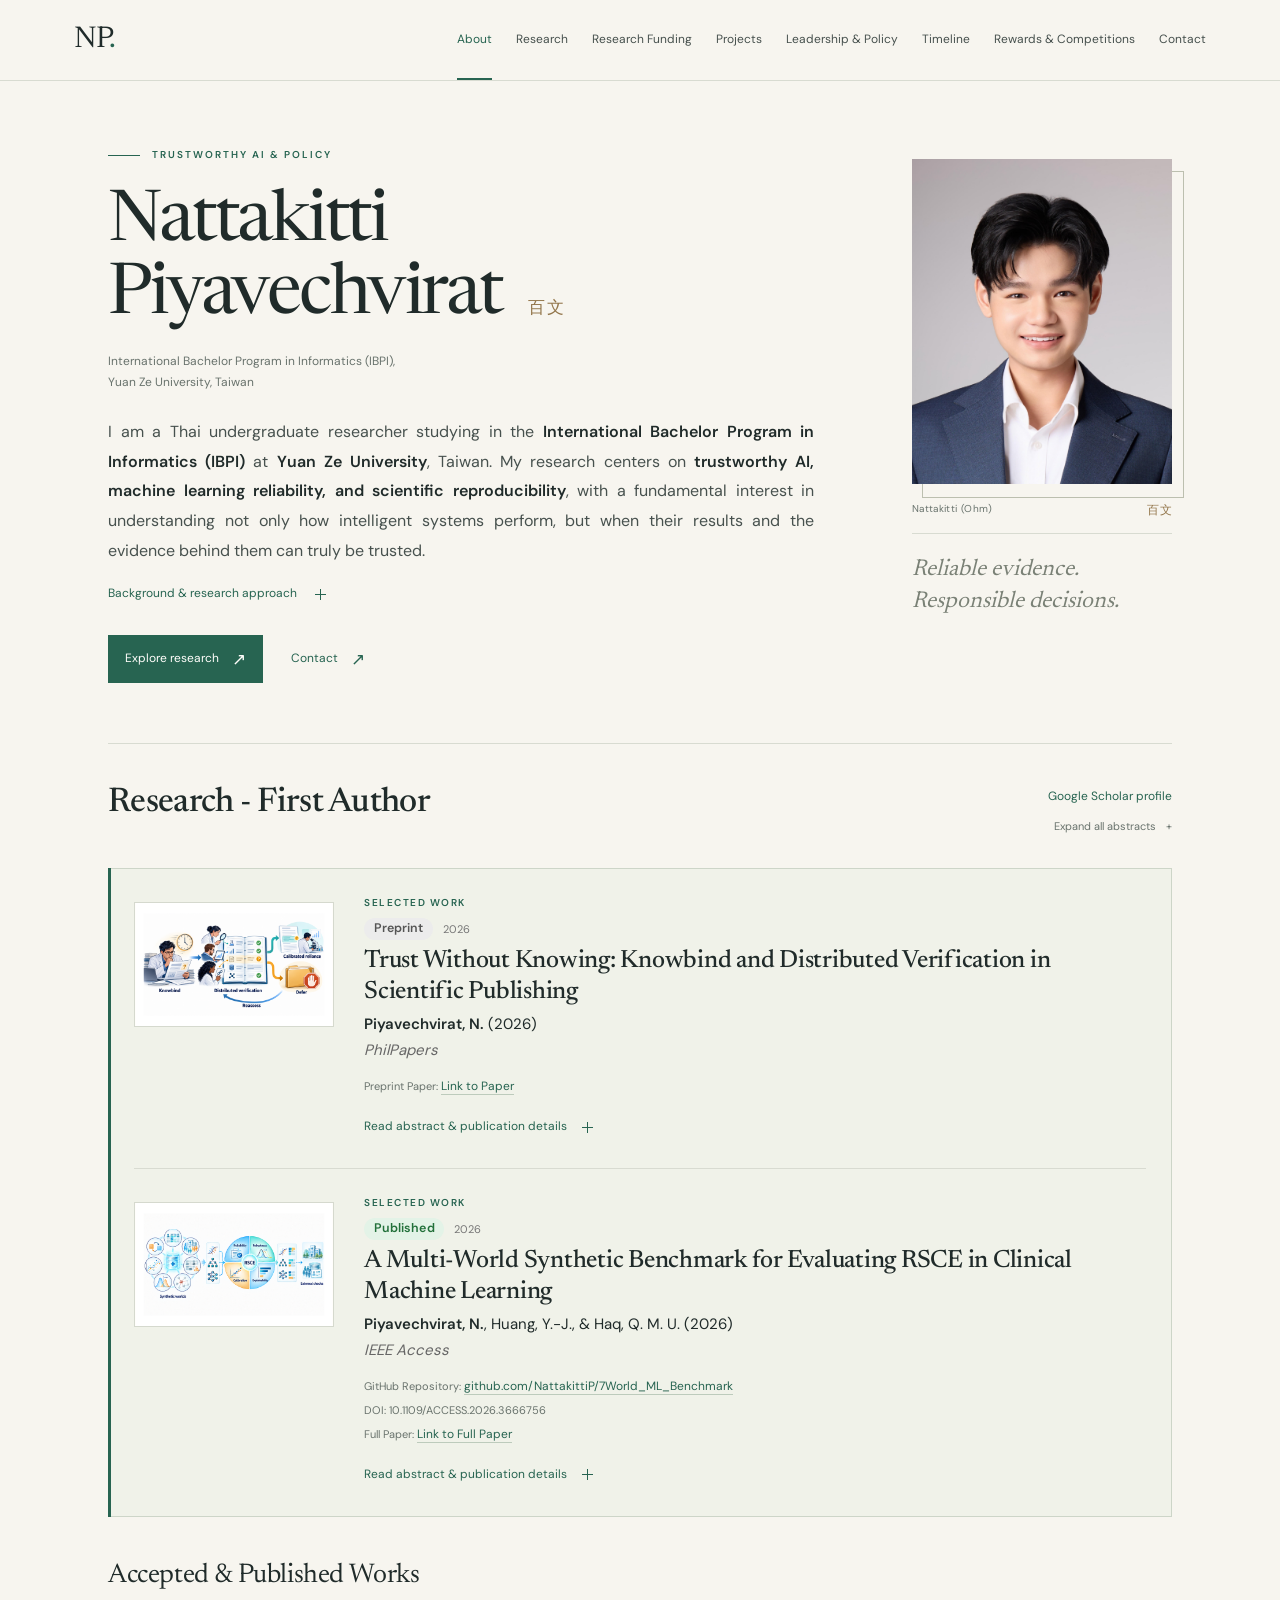
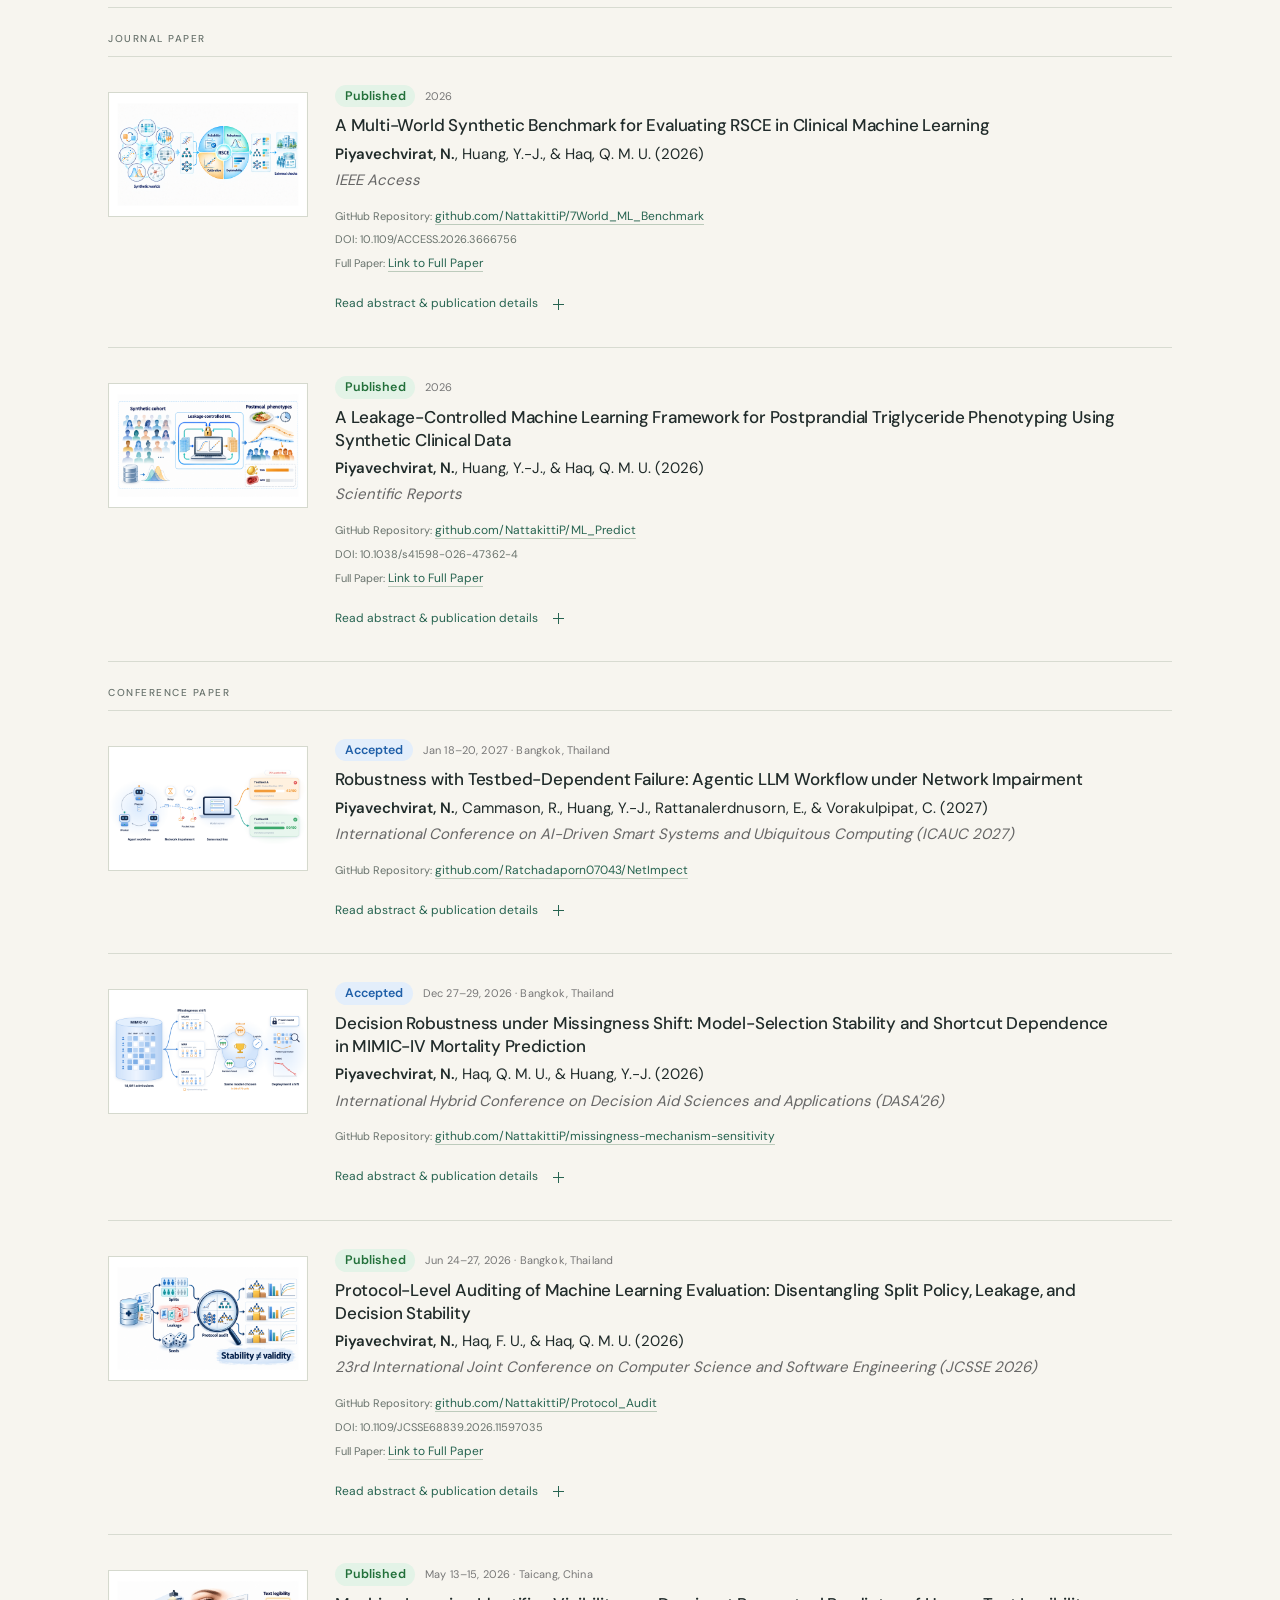
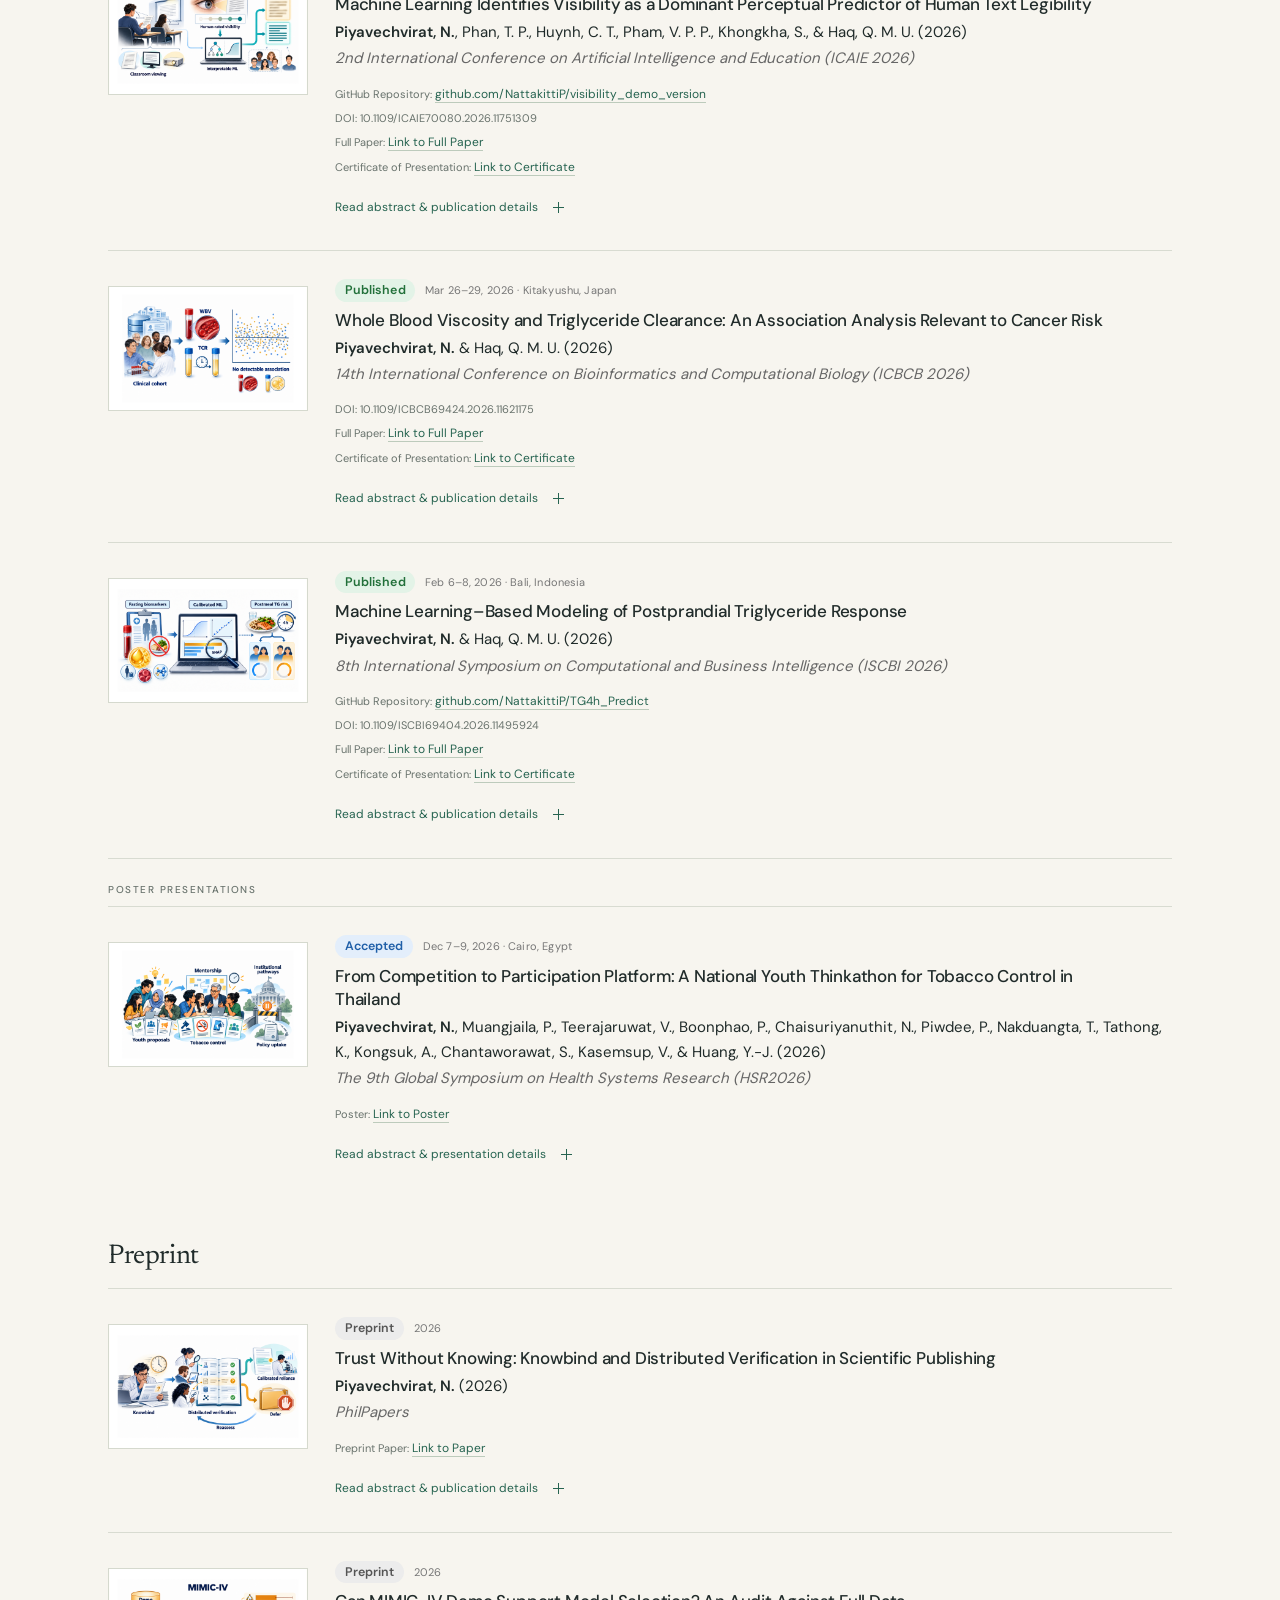
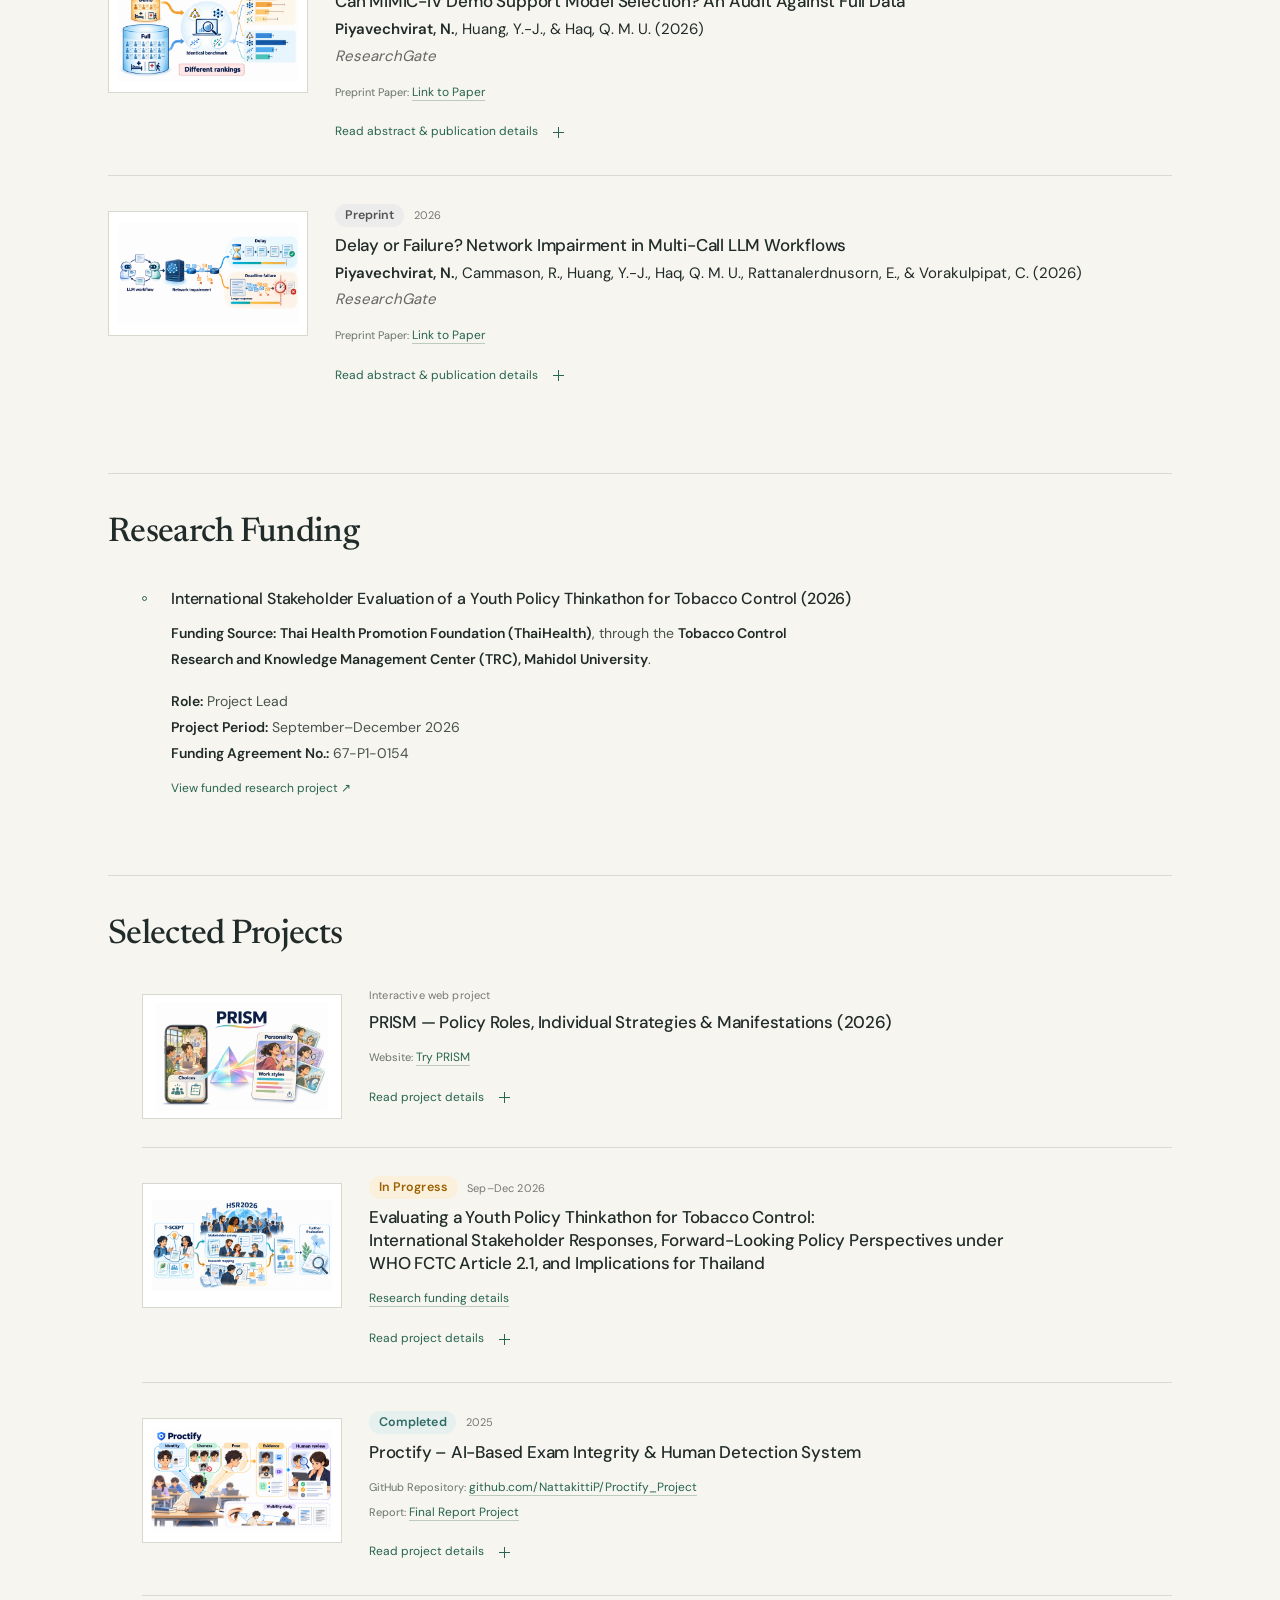
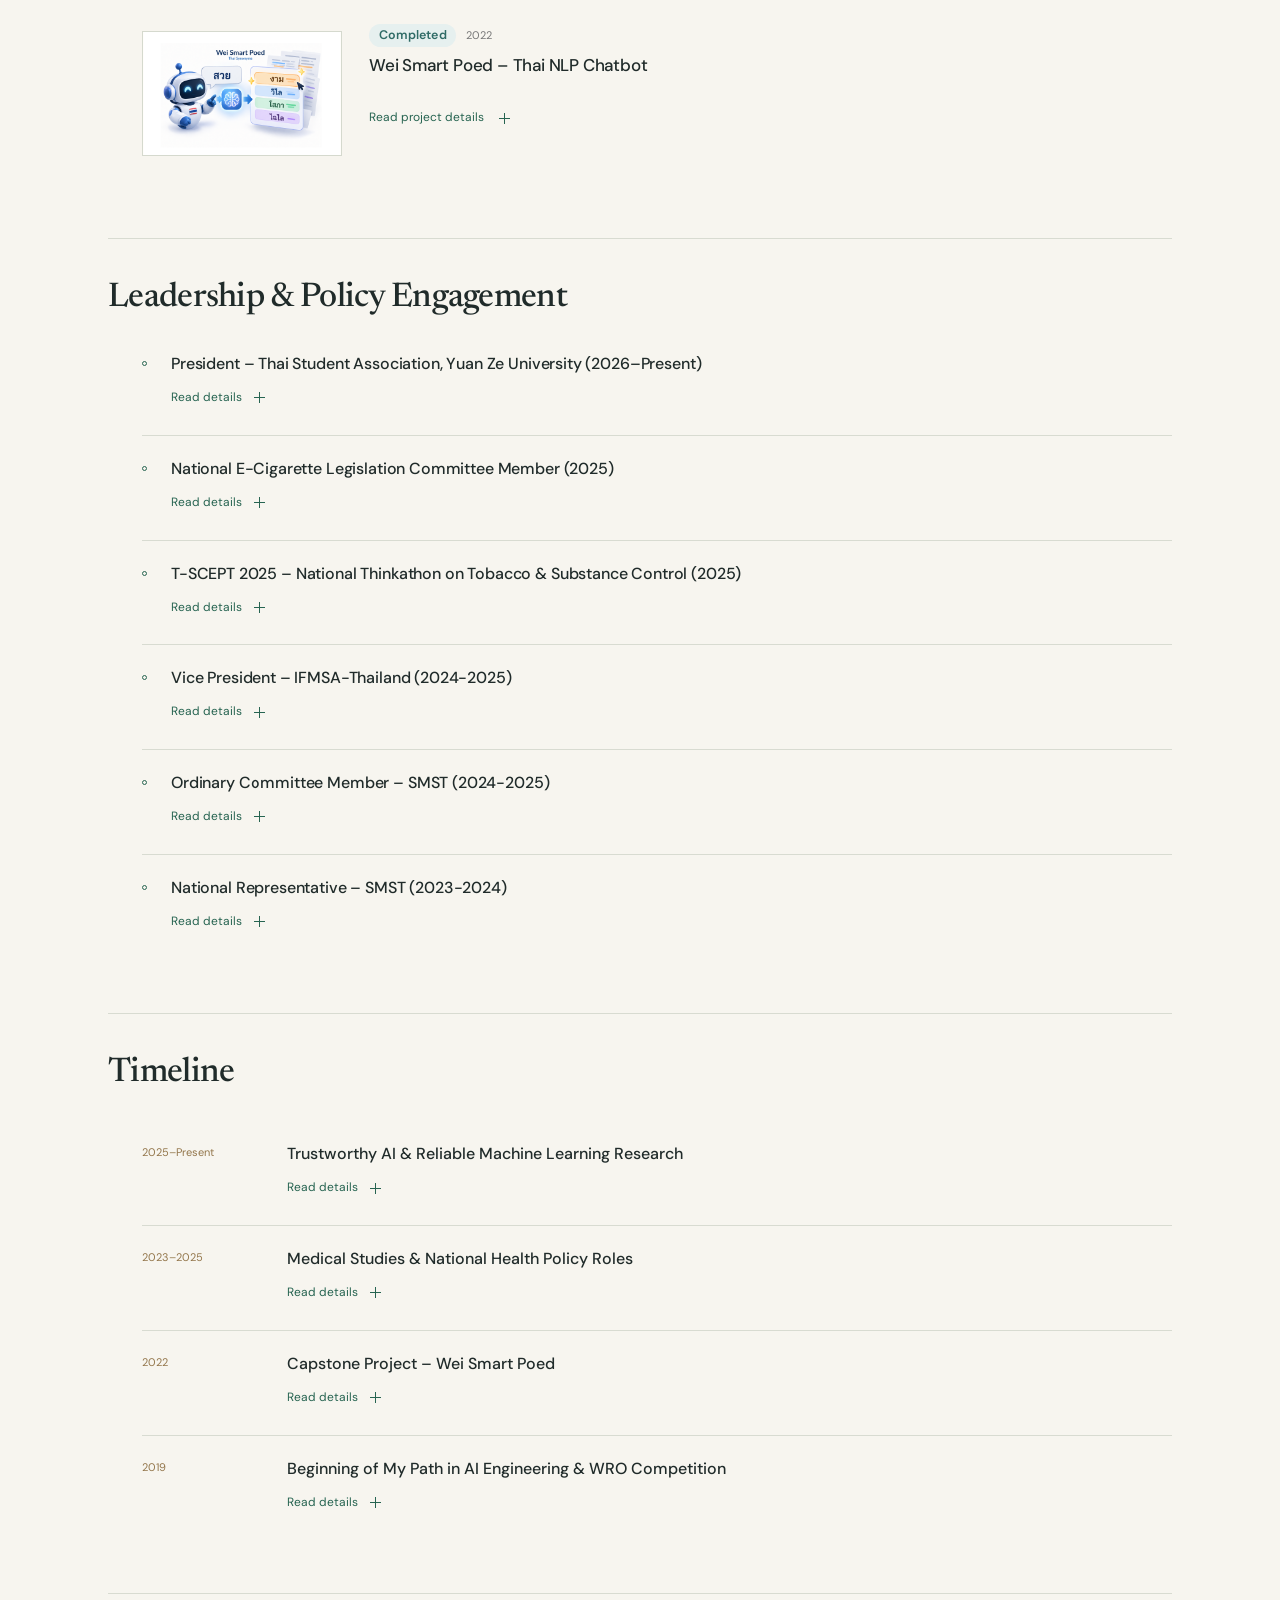
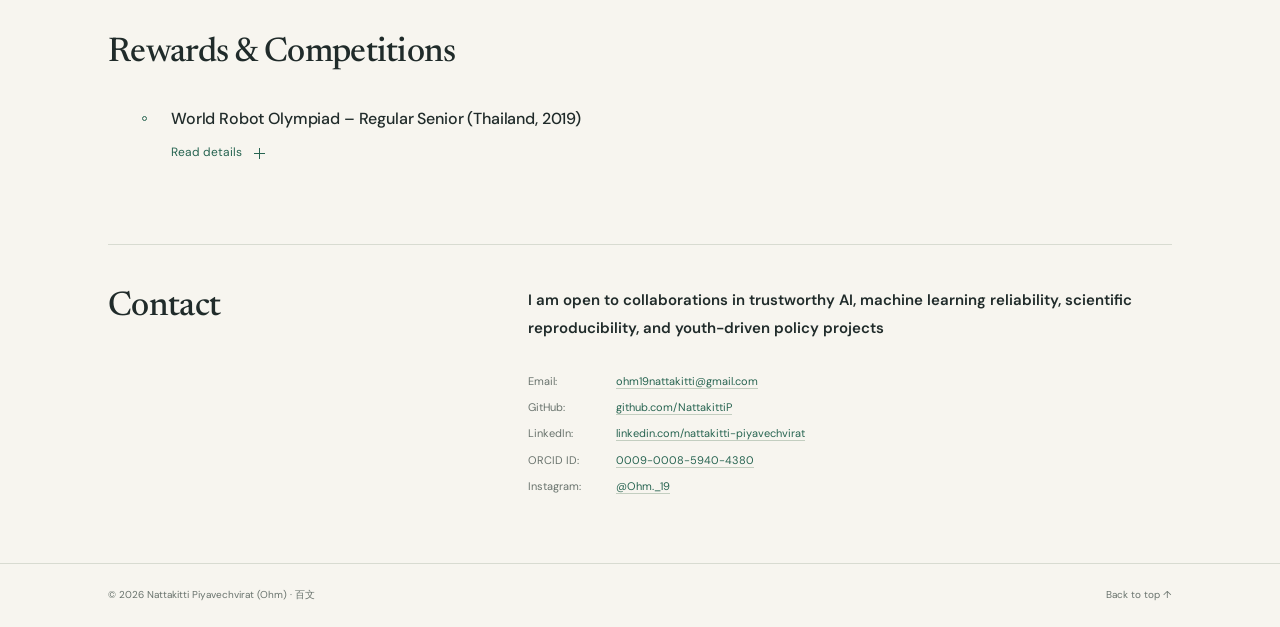
==== index.html @ bd8fdc2b "Add PRISM personality exploration project and graphical abstract" ====
<!DOCTYPE html>
<html lang="en" data-reading="left">
<head><meta charset="utf-8"><meta name="viewport" content="width=device-width, initial-scale=1">
<title>Nattakitti Piyavechvirat | 百文</title>
<meta name="description" content="Nattakitti Piyavechvirat — research in trustworthy AI, scientific reliability, and public policy.">
<meta name="theme-color" content="#f7f5ef">
<link rel="icon" href="assets/favicon.svg" type="image/svg+xml">
<link rel="stylesheet" href="assets/fonts.css?v=4dbe6622d9e5"><link rel="stylesheet" href="styles.css?v=1a2b8d914aa4">
<script defer src="figures.js?v=14e54ac2503d"></script><script defer src="script.js?v=4496af429245"></script><style>
.work-venue{display:flex;align-items:center;gap:.6rem;flex-wrap:wrap}
.status-badge{display:inline-block;padding:.12rem .6rem;border-radius:999px;font-size:.78rem;font-weight:600;letter-spacing:.01em}
.status-accepted{background:#e3eefb;color:#1f5fa8}
.status-published{background:#e3f3e7;color:#22703a}
.status-preprint{background:#ececec;color:#555}
.status-ongoing{background:#fbf0dc;color:#9a6200}
.status-completed{background:#e6f0ef;color:#2f6b66}
.citation-when{color:#777}
.citation-authors{margin:.25rem 0 0}
.citation-venue{margin:.1rem 0 .4rem;color:#666}
</style></head>
<body><a class="skip-link" href="#about">Skip to content</a>
<header class="site-header"><div class="header-inner"><a class="wordmark" href="#top" aria-label="Nattakitti Piyavechvirat, back to top">NP<span class="wordmark-dot">.</span></a>
<button class="menu-toggle" aria-label="Open navigation" aria-expanded="false" aria-controls="primary-nav">Menu <span aria-hidden="true">+</span></button>
<nav id="primary-nav" aria-label="Main navigation"><a data-source-id="nav-0" href="#about">About</a><a data-source-id="nav-2" href="#research">Research</a><a data-source-id="nav-funding" href="#funding">Research Funding</a><a data-source-id="nav-3" href="#projects">Projects</a><a data-source-id="nav-5" href="#leadership">Leadership &amp; Policy</a><a data-source-id="nav-1" href="#timeline">Timeline</a><a data-source-id="nav-4" href="#rewards">Rewards &amp; Competitions</a><a data-source-id="nav-6" href="#contact">Contact</a></nav>
</div></header>
<main id="top" class="page-shell">
<section id="about" class="hero" aria-labelledby="profile-name"><div class="hero-main">
<p class="eyebrow"><span class="eyebrow-line" aria-hidden="true"></span>Trustworthy AI &amp; Policy</p>
<h1 id="profile-name" data-source-id="name">Nattakitti Piyavechvirat <span class="cn-name">百文</span></h1>
<p class="affiliation" data-source-id="subtitle">
                International Bachelor Program in Informatics (IBPI), <br>Yuan Ze University, Taiwan
            </p>
<div class="hero-intro prose"><h2 class="sr-only" data-source-id="about-heading">About</h2><p data-source-id="about-p-0">
        I am a Thai undergraduate researcher studying in the
        <strong>International Bachelor Program in Informatics (IBPI)</strong>
        at <strong>Yuan Ze University</strong>, Taiwan. My research centers on
        <strong>trustworthy AI, machine learning reliability, and scientific
        reproducibility</strong>, with a fundamental interest in understanding
        not only how intelligent systems perform, but when their results
        and the evidence behind them can truly be trusted.
    </p></div>
<details class="about-details"><summary><span>Background &amp; research approach</span><span class="disclosure-icon" aria-hidden="true"></span></summary><div class="detail-content prose"><p data-source-id="about-p-1">
        My journey began in <strong>Artificial Intelligence Engineering</strong>
        at Satit Prasarnmit Demonstration School, where I developed a
        Thai-language NLP chatbot and placed
        <strong>5th nationally in the World Robot Olympiad (WRO)</strong>.
        I later spent two years studying medicine at
        <strong>Rangsit University's College of Medicine</strong>.
        This experience deepened my understanding of biomedical science
        and ultimately inspired my transition into informatics,
        where I could combine scientific reasoning with
        data-driven and computational approaches.
    </p><p data-source-id="about-p-2">
        My current work investigates the reliability of machine learning
        through <strong>protocol-level auditing, data leakage prevention,
        model-selection stability, calibration, explainability, and
        robustness under distribution shift</strong>. Much of my research
        applies these methods to clinical and biomedical AI, using
        synthetic benchmarks and real-world datasets to examine
        how evaluation decisions influence scientific conclusions.
    </p><p data-source-id="about-p-3">
        Beyond biomedical AI, my research extends to
        <strong>agentic LLM reliability, human-centred AI, and the
        philosophy of scientific trust</strong>, including distributed
        verification and epistemic dependence. Across these areas,
        I pursue a common goal: making AI systems and scientific
        evidence more <strong>rigorous, transparent, and dependable</strong>,
        so they can support better decisions in healthcare,
        science, and society.
    </p><div class="original-statement"><p class="tagline" data-source-id="tagline">
              Bridging medicine, AI, and public policy through transparent, ethical, and precise data science — driven by critical thinking and real-world impact.
            </p></div></div></details>
<div class="hero-links"><a class="text-action" href="#research">Explore research <span aria-hidden="true">↗</span></a><a href="#contact">Contact <span aria-hidden="true">↗</span></a></div>
</div><aside class="hero-aside"><figure class="portrait"><img src="assets/profile.jpg" width="900" height="1100" alt="Profile photo of Nattakitti Piyavechvirat" fetchpriority="high"></figure><div class="portrait-caption"><span>Nattakitti (Ohm)</span><span>百文</span></div><div class="portrait-rule" aria-hidden="true"></div><p class="aside-note">Reliable evidence.<br>Responsible decisions.</p></aside></section>
<section id="research" class="section research-section" aria-labelledby="research-heading"><div class="section-top"><div class="section-label"><h2 id="research-heading" data-source-id="research-heading">Research - First Author</h2></div><div class="section-top-actions"><a class="scholar-link" data-source-id="scholar" href="https://scholar.google.com/citations?user=iQODCyIAAAAJ&amp;hl=en&amp;oi=ao" rel="noopener noreferrer" target="_blank">Google Scholar profile</a><button class="quiet-button" id="expand-research" aria-expanded="false">Expand all abstracts <span aria-hidden="true">+</span></button></div></div>
<div class="featured-works"><article id="work-8-featured" data-duplicate-of="work-8" class="work work-featured">
      <figure class="work-figure" data-figure="knowbind.jpg">
      <img alt="Research figure" decoding="async" width="640" height="400" hidden>
      <div class="figure-placeholder" aria-label="Space reserved for a research figure"><span class="figure-corners" aria-hidden="true"></span><span>Research figure</span><span class="figure-placeholder-note">Image to be added</span></div>
    </figure><div class="work-content"><span class="featured-indicator">Selected work</span><p class="work-venue"><span class="status-badge status-preprint">Preprint</span><span class="citation-when">2026</span></p><h3 class="work-title" data-source-id="featured-card-8-title">Trust Without Knowing: Knowbind and Distributed Verification in Scientific Publishing</h3><p class="citation-authors"><strong>Piyavechvirat, N.</strong> (2026)</p><p class="citation-venue"><em>PhilPapers</em></p>
      <div class="work-resources"><p class="resource" data-source-id="featured-card-8-p-3">Preprint Paper: <a href="https://philpapers.org/rec/PIYTWK" rel="noopener noreferrer" target="_blank">Link to Paper</a></p></div>
      <details class="work-details"><summary><span>Read abstract & publication details</span><span class="disclosure-icon" aria-hidden="true"></span></summary><div class="detail-content prose"><p class="publication-meta" data-source-id="featured-card-8-p-0">
<strong>Preprint available on PhilPapers</strong><br/>
<strong>Sole Author &amp; Corresponding Author:</strong>
    Nattakitti Piyavechvirat
    (International Bachelor Program in Informatics,
    Yuan Ze University, Taiwan).
</p><p data-source-id="featured-card-8-p-1">
    This study introduces <strong>Knowbind</strong>, a conceptual framework
    examining how researchers should rely on scientific claims they
    <strong>cannot independently verify before critical decisions</strong>.
    It distinguishes the necessity of proceeding from epistemic justification,
    arguing for <strong>calibrated, defeasible reliance</strong>
    grounded in available evidence rather than unquestioned trust.
</p><p data-source-id="featured-card-8-p-2">
    The work develops a <strong>seven-field distributed verification framework</strong>
    tracking scientific accountability, verification evidence, and its
    limitations. Through structured philosophical analysis and comparative
    cases, it shows how <strong>Knowbind and distributed verification</strong>
    clarify responsible scientific decisions under uncertainty.
    The findings offer a foundation for
    <strong>more transparent, accountable, and evidence-sensitive
    scientific publishing</strong>.
</p></div></details>
      </div></article><article id="work-4-featured" data-duplicate-of="work-4" class="work work-featured">
      <figure class="work-figure" data-figure="multiworld.jpg">
      <img alt="Research figure" decoding="async" width="640" height="400" hidden>
      <div class="figure-placeholder" aria-label="Space reserved for a research figure"><span class="figure-corners" aria-hidden="true"></span><span>Research figure</span><span class="figure-placeholder-note">Image to be added</span></div>
    </figure><div class="work-content"><span class="featured-indicator">Selected work</span><p class="work-venue"><span class="status-badge status-published">Published</span><span class="citation-when">2026</span></p><h3 class="work-title" data-source-id="featured-card-4-title">A Multi-World Synthetic Benchmark for Evaluating RSCE in Clinical Machine Learning</h3><p class="citation-authors"><strong>Piyavechvirat, N.</strong>, Huang, Y.-J., &amp; Haq, Q. M. U. (2026)</p><p class="citation-venue"><em>IEEE Access</em></p>
      <div class="work-resources"><p class="resource" data-source-id="featured-card-4-p-3">GitHub Repository: <a href="https://github.com/NattakittiP/7World_ML_Benchmark" rel="noopener noreferrer" target="_blank">github.com/NattakittiP/7World_ML_Benchmark</a></p><p class="resource" data-source-id="featured-card-4-p-4">DOI: 10.1109/ACCESS.2026.3666756</p><p class="resource" data-source-id="featured-card-4-p-5">Full Paper: <a href="https://ieeexplore.ieee.org/abstract/document/11404134" rel="noopener noreferrer" target="_blank">Link to Full Paper</a></p></div>
      <details class="work-details"><summary><span>Read abstract & publication details</span><span class="disclosure-icon" aria-hidden="true"></span></summary><div class="detail-content prose"><p class="publication-meta" data-source-id="featured-card-4-p-0">
        The Journal manuscript has been published in 
        <strong>IEEE Access (IEEE-INST ELECTRICAL ELECTRONICS ENGINEERS INC, Q2)</strong><br/>
        Supervised by Dr. Qazi Mazhar ul Haq
        (Assistant Professor, Department of Computer Science and Engineering, Yuan Ze University)
        and Dr. Yi-Jheng Huang (Associate Professor, Director of International Bachelor Program in Informatics, Yuan Ze University)
    </p><p data-source-id="featured-card-4-p-1">
    This study introduces a <strong>seven-world synthetic benchmark</strong>
    for evaluating clinical machine learning through
    <strong>Reliability, Robustness, Calibration Stability, and
    Explainability Stability (RSCE)</strong>. It systematically stress-tests
    models under distribution shift, missingness, measurement noise,
    surrogate corruption, nonlinear distortion, and label noise.
    </p><p data-source-id="featured-card-4-p-2">
    Across <strong>15,000+ experimental configurations</strong>,
    <strong>tree-based ensembles demonstrated consistently balanced
    integrity</strong>, while models with similar baseline accuracy
    showed substantial differences under stress.
    External evaluations on <strong>NHANES and MIMIC-IV</strong>
    showed qualitatively consistent degradation patterns,
    supporting <strong>RSCE as a reproducible framework for
    pre-deployment model reliability assessment</strong>.
    </p></div></details>
      </div></article></div><section class="research-group" aria-labelledby="accepted-title"><div class="group-heading"><h3 id="accepted-title" class="group-title" data-source-id="research-accepted">Accepted &amp; Published Works</h3></div>
  <h4 class="subsection-title" data-source-id="research-journal">Journal Paper</h4><article id="work-4"  class="work ">
      <figure class="work-figure" data-figure="multiworld.jpg">
      <img alt="Research figure" decoding="async" width="640" height="400" hidden>
      <div class="figure-placeholder" aria-label="Space reserved for a research figure"><span class="figure-corners" aria-hidden="true"></span><span>Research figure</span><span class="figure-placeholder-note">Image to be added</span></div>
    </figure><div class="work-content"><p class="work-venue"><span class="status-badge status-published">Published</span><span class="citation-when">2026</span></p><h5 class="work-title" data-source-id="card-4-title">A Multi-World Synthetic Benchmark for Evaluating RSCE in Clinical Machine Learning</h5><p class="citation-authors"><strong>Piyavechvirat, N.</strong>, Huang, Y.-J., &amp; Haq, Q. M. U. (2026)</p><p class="citation-venue"><em>IEEE Access</em></p>
      <div class="work-resources"><p class="resource" data-source-id="card-4-p-3">GitHub Repository: <a href="https://github.com/NattakittiP/7World_ML_Benchmark" rel="noopener noreferrer" target="_blank">github.com/NattakittiP/7World_ML_Benchmark</a></p><p class="resource" data-source-id="card-4-p-4">DOI: 10.1109/ACCESS.2026.3666756</p><p class="resource" data-source-id="card-4-p-5">Full Paper: <a href="https://ieeexplore.ieee.org/abstract/document/11404134" rel="noopener noreferrer" target="_blank">Link to Full Paper</a></p></div>
      <details class="work-details"><summary><span>Read abstract & publication details</span><span class="disclosure-icon" aria-hidden="true"></span></summary><div class="detail-content prose"><p class="publication-meta" data-source-id="card-4-p-0">
        The Journal manuscript has been published in 
        <strong>IEEE Access (IEEE-INST ELECTRICAL ELECTRONICS ENGINEERS INC, Q2)</strong><br/>
        Supervised by Dr. Qazi Mazhar ul Haq
        (Assistant Professor, Department of Computer Science and Engineering, Yuan Ze University)
        and Dr. Yi-Jheng Huang (Associate Professor, Director of International Bachelor Program in Informatics, Yuan Ze University)
    </p><p data-source-id="card-4-p-1">
    This study introduces a <strong>seven-world synthetic benchmark</strong>
    for evaluating clinical machine learning through
    <strong>Reliability, Robustness, Calibration Stability, and
    Explainability Stability (RSCE)</strong>. It systematically stress-tests
    models under distribution shift, missingness, measurement noise,
    surrogate corruption, nonlinear distortion, and label noise.
    </p><p data-source-id="card-4-p-2">
    Across <strong>15,000+ experimental configurations</strong>,
    <strong>tree-based ensembles demonstrated consistently balanced
    integrity</strong>, while models with similar baseline accuracy
    showed substantial differences under stress.
    External evaluations on <strong>NHANES and MIMIC-IV</strong>
    showed qualitatively consistent degradation patterns,
    supporting <strong>RSCE as a reproducible framework for
    pre-deployment model reliability assessment</strong>.
    </p></div></details>
      </div></article><article id="work-5"  class="work ">
      <figure class="work-figure" data-figure="triglyceride-phenotyping.jpg">
      <img alt="Research figure" decoding="async" width="640" height="400" hidden>
      <div class="figure-placeholder" aria-label="Space reserved for a research figure"><span class="figure-corners" aria-hidden="true"></span><span>Research figure</span><span class="figure-placeholder-note">Image to be added</span></div>
    </figure><div class="work-content"><p class="work-venue"><span class="status-badge status-published">Published</span><span class="citation-when">2026</span></p><h5 class="work-title" data-source-id="card-5-title">A Leakage-Controlled Machine Learning Framework for Postprandial Triglyceride Phenotyping Using Synthetic Clinical Data</h5><p class="citation-authors"><strong>Piyavechvirat, N.</strong>, Huang, Y.-J., &amp; Haq, Q. M. U. (2026)</p><p class="citation-venue"><em>Scientific Reports</em></p>
      <div class="work-resources"><p class="resource" data-source-id="card-5-p-3">GitHub Repository: <a href="https://github.com/NattakittiP/ML_Predict" rel="noopener noreferrer" target="_blank">github.com/NattakittiP/ML_Predict</a></p><p class="resource" data-source-id="card-5-p-4">DOI: 10.1038/s41598-026-47362-4</p><p class="resource" data-source-id="card-5-p-5">Full Paper: <a href="https://www.nature.com/articles/s41598-026-47362-4" rel="noopener noreferrer" target="_blank">Link to Full Paper</a></p></div>
      <details class="work-details"><summary><span>Read abstract & publication details</span><span class="disclosure-icon" aria-hidden="true"></span></summary><div class="detail-content prose"><p class="publication-meta" data-source-id="card-5-p-0">
        The Journal manuscript has been published in 
        <strong>Scientific Reports (NATURE PORTFOLIO, Q1)</strong><br/>
        Supervised by Dr. Qazi Mazhar ul Haq
        (Assistant Professor, Department of Computer Science and Engineering, Yuan Ze University)
        and Dr. Yi-Jheng Huang (Associate Professor, Director of International Bachelor Program in Informatics, Yuan Ze University)
        
    </p><p data-source-id="card-5-p-1">
    This study develops a <strong>leakage-controlled machine learning framework</strong>
    using <strong>1,500 synthetic clinical records</strong> to investigate the role of
    whole blood viscosity (WBV) in postprandial triglyceride response.
    The framework integrates <strong>nested cross-validation, probability calibration,
    robustness testing, and SHAP explainability</strong>.
    </p><p data-source-id="card-5-p-2">
    The model achieved an <strong>AUROC of 0.914</strong>, identifying
    <strong>fasting triglycerides as the dominant predictor</strong>, while WBV
    showed <strong>negligible predictive contribution</strong> under the synthetic
    assumptions. The findings highlight the value of
    <strong>reproducible evaluation and transparent null results</strong>
    in trustworthy biomedical machine learning.
    </p></div></details>
      </div></article>
  <h4 class="subsection-title" data-source-id="research-conference">Conference Paper</h4><article id="work-icauc2027" class="work">
      <figure class="work-figure" data-figure="icauc-llm-testbed.jpg">
      <img alt="Research figure" decoding="async" width="640" height="400" hidden>
      <div class="figure-placeholder" aria-label="Space reserved for a research figure"><span class="figure-corners" aria-hidden="true"></span><span>Research figure</span><span class="figure-placeholder-note">Image to be added</span></div>
    </figure><div class="work-content"><p class="work-venue"><span class="status-badge status-accepted">Accepted</span><span class="citation-when">Jan 18–20, 2027 · Bangkok, Thailand</span></p><h5 class="work-title" data-source-id="icauc2027-title">Robustness with Testbed-Dependent Failure: Agentic LLM Workflow under Network Impairment</h5><p class="citation-authors"><strong>Piyavechvirat, N.</strong>, Cammason, R., Huang, Y.-J., Rattanalerdnusorn, E., &amp; Vorakulpipat, C. (2027)</p><p class="citation-venue"><em>International Conference on AI-Driven Smart Systems and Ubiquitous Computing (ICAUC 2027)</em></p>
      <div class="work-resources"><p class="resource" data-source-id="icauc2027-p-2">GitHub Repository: <a href="https://github.com/Ratchadaporn07043/NetImpect" rel="noopener noreferrer" target="_blank">github.com/Ratchadaporn07043/NetImpect</a></p></div>
      <details class="work-details"><summary><span>Read abstract &amp; publication details</span><span class="disclosure-icon" aria-hidden="true"></span></summary><div class="detail-content prose"><p class="publication-meta" data-source-id="icauc2027-p-0">
        Accepted after <strong>double-blind peer review</strong> and selected for publication and oral presentation at <strong>IEEE ICAUC 2027</strong> (EI Compendex &amp; Scopus Proceedings)<br/>
<strong>The International Conference on AI-Driven Smart Systems and Ubiquitous Computing (ICAUC 2027)</strong><br/>
        Supervised by Dr. Yi-Jheng Huang (Associate Professor, Director of International Bachelor Program in Informatics, Yuan Ze University)<br/>
        Conducted in research collaboration with the
        <strong>National Electronics and Computer Technology Center (NECTEC), Thailand</strong>,
        involving Ekkachan Rattanalerdnusorn and Dr. Chalee Vorakulpipat.
    </p><p data-source-id="icauc2027-p-1">
    This study investigates whether <strong>agentic LLM workflows</strong> remain reliable under
    <strong>network impairment of the model-serving path</strong>, and whether a measured failure point
    transfers across deployments. Using a three-role AutoGen workflow, completion showed
    <strong>no clear degradation under delay to 3,000 ms, jitter to 200 ms, or loss to 65%</strong>.
    At 75% loss, the primary testbed completed <strong>43/60 trials</strong>, while a second software
    testbed on the same machine completed <strong>60/60</strong>. The findings demonstrate that
    <strong>configured impairment alone is not a portable reliability boundary</strong>, highlighting
    the need for <strong>randomized, budget-matched mitigation studies</strong>.
    </p></div></details>
      </div></article><article id="work-dasa26" class="work">
      <figure class="work-figure" data-figure="dasa-missingness-shift.jpg">
      <img alt="Research figure" decoding="async" width="640" height="400" hidden>
      <div class="figure-placeholder" aria-label="Space reserved for a research figure"><span class="figure-corners" aria-hidden="true"></span><span>Research figure</span><span class="figure-placeholder-note">Image to be added</span></div>
    </figure><div class="work-content"><p class="work-venue"><span class="status-badge status-accepted">Accepted</span><span class="citation-when">Dec 27–29, 2026 · Bangkok, Thailand</span></p><h5 class="work-title" data-source-id="dasa26-title">Decision Robustness under Missingness Shift: Model-Selection Stability and Shortcut Dependence in MIMIC-IV Mortality Prediction</h5><p class="citation-authors"><strong>Piyavechvirat, N.</strong>, Haq, Q. M. U., &amp; Huang, Y.-J. (2026)</p><p class="citation-venue"><em>International Hybrid Conference on Decision Aid Sciences and Applications (DASA'26)</em></p>
      <div class="work-resources"><p class="resource" data-source-id="dasa26-p-2">GitHub Repository: <a href="https://github.com/NattakittiP/missingness-mechanism-sensitivity" rel="noopener noreferrer" target="_blank">github.com/NattakittiP/missingness-mechanism-sensitivity</a></p></div>
      <details class="work-details"><summary><span>Read abstract &amp; publication details</span><span class="disclosure-icon" aria-hidden="true"></span></summary><div class="detail-content prose"><p class="publication-meta" data-source-id="dasa26-p-0">
        Accepted after <strong>double-blind peer review</strong> and selected for publication and oral presentation at <strong>IEEE DASA 2026</strong> (EI Compendex &amp; Scopus Proceedings)<br/>
<strong>The 2026 International Hybrid Conference on Decision Aid Sciences and Applications (DASA'26)</strong><br/>
        Supervised by Dr. Qazi Mazhar ul Haq (Assistant Professor, Department of Computer Science and Engineering, Yuan Ze University)
        and Dr. Yi-Jheng Huang (Associate Professor, Director of International Bachelor Program in Informatics, Yuan Ze University)
    </p><p data-source-id="dasa26-p-1">
    This study examines whether <strong>cross-validated model selection</strong> remains stable when
    <strong>missingness shifts</strong> between development and deployment. Using
    <strong>14,081 MIMIC-IV admissions</strong> with controlled missingness injected into 30 laboratory
    variables, <strong>gradient-boosted trees were selected in 68 of 70 condition-fold cells</strong>,
    while AUROC fell by up to 0.0236. Shifts into or out of <strong>outcome-dependent missingness</strong>
    lowered AUROC in at least 24 of 25 folds. The findings demonstrate that
    <strong>validation should test the selection decision and the model's reliance on the missingness
    pattern</strong>, not discrimination alone.
    </p></div></details>
      </div></article><article id="work-3"  class="work ">
      <figure class="work-figure" data-figure="protocol-audit.jpg">
      <img alt="Research figure" decoding="async" width="640" height="400" hidden>
      <div class="figure-placeholder" aria-label="Space reserved for a research figure"><span class="figure-corners" aria-hidden="true"></span><span>Research figure</span><span class="figure-placeholder-note">Image to be added</span></div>
    </figure><div class="work-content"><p class="work-venue"><span class="status-badge status-published">Published</span><span class="citation-when">Jun 24–27, 2026 · Bangkok, Thailand</span></p><h5 class="work-title" data-source-id="card-3-title">Protocol-Level Auditing of Machine Learning Evaluation:
    Disentangling Split Policy, Leakage, and Decision Stability</h5><p class="citation-authors"><strong>Piyavechvirat, N.</strong>, Haq, F. U., &amp; Haq, Q. M. U. (2026)</p><p class="citation-venue"><em>23rd International Joint Conference on Computer Science and Software Engineering (JCSSE 2026)</em></p>
      <div class="work-resources"><p class="resource" data-source-id="card-3-p-2">GitHub Repository: <a href="https://github.com/NattakittiP/Protocol_Audit" rel="noopener noreferrer" target="_blank">github.com/NattakittiP/Protocol_Audit</a></p><p class="resource" data-source-id="card-3-p-3">DOI: 10.1109/JCSSE68839.2026.11597035</p><p class="resource" data-source-id="card-3-p-4">Full Paper: <a href="https://ieeexplore.ieee.org/abstract/document/11597035" rel="noopener noreferrer" target="_blank">Link to Full Paper</a></p></div>
      <details class="work-details"><summary><span>Read abstract & publication details</span><span class="disclosure-icon" aria-hidden="true"></span></summary><div class="detail-content prose"><p class="publication-meta" data-source-id="card-3-p-0">
     Accepted after <strong>double-blind peer review</strong> and selected for publication and oral presentation at<br/>
<strong>The 23rd International Joint Conference on Computer Science and Software Engineering (JCSSE 2026)</strong> <br/>
        Supervised by Dr. Qazi Mazhar ul Haq (Assistant Professor, Department of Computer Science and Engineering, Yuan Ze University)
  </p><p data-source-id="card-3-p-1">
    This study introduces a <strong>protocol-level audit framework</strong>
    to examine how data splitting, leakage, and random seeds affect
    machine learning model selection. Across <strong>260 configurations
    and 1,300 evaluations</strong>, XGBoost remained the top-ranked model,
    despite measurable performance shifts and degradation under missingness.
    The findings demonstrate that <strong>seed-based reproducibility does
    not guarantee methodological validity</strong>, highlighting the
    importance of rigorous protocol auditing in trustworthy AI.
    </p></div></details>
      </div></article><article id="work-2"  class="work ">
      <figure class="work-figure" data-figure="text-legibility.jpg">
      <img alt="Research figure" decoding="async" width="640" height="400" hidden>
      <div class="figure-placeholder" aria-label="Space reserved for a research figure"><span class="figure-corners" aria-hidden="true"></span><span>Research figure</span><span class="figure-placeholder-note">Image to be added</span></div>
    </figure><div class="work-content"><p class="work-venue"><span class="status-badge status-published">Published</span><span class="citation-when">May 13–15, 2026 · Taicang, China</span></p><h5 class="work-title" data-source-id="card-2-title">Machine Learning Identifies Visibility as a Dominant Perceptual Predictor of Human Text Legibility</h5><p class="citation-authors"><strong>Piyavechvirat, N.</strong>, Phan, T. P., Huynh, C. T., Pham, V. P. P., Khongkha, S., &amp; Haq, Q. M. U. (2026)</p><p class="citation-venue"><em>2nd International Conference on Artificial Intelligence and Education (ICAIE 2026)</em></p>
      <div class="work-resources"><p class="resource" data-source-id="card-2-p-2">GitHub Repository: <a href="https://github.com/NattakittiP/visibility_demo_version" rel="noopener noreferrer" target="_blank">github.com/NattakittiP/visibility_demo_version</a></p><p class="resource" data-source-id="card-2-p-3">DOI: 10.1109/ICAIE70080.2026.11751309</p><p class="resource" data-source-id="card-2-p-4">Full Paper: <a href="https://ieeexplore.ieee.org/document/11751309" rel="noopener noreferrer" target="_blank">Link to Full Paper</a></p><p class="resource" data-source-id="card-2-p-5">Certificate of Presentation: <a href="https://drive.google.com/file/d/1vhR3MCcU8_e_p-IM8MFG76Q5M8TI5TaO/view?usp=sharing" rel="noopener noreferrer" target="_blank">Link to Certificate</a></p></div>
      <details class="work-details"><summary><span>Read abstract &amp; publication details</span><span class="disclosure-icon" aria-hidden="true"></span></summary><div class="detail-content prose"><p class="publication-meta" data-source-id="card-2-p-0">
        Accepted after <strong>triple-blind peer review</strong> and selected for publication and oral presentation at <strong>IEEE ICAIE 2026</strong> (EI Compendex &amp; Scopus Proceedings)<br/>
<strong>The 2nd International Conference on Artificial Intelligence and Education (ICAIE 2026)</strong><br/>
        Supervised by Dr. Qazi Mazhar ul Haq (Assistant Professor, Department of Computer Science and Engineering, Yuan Ze University)
    </p><p data-source-id="card-2-p-1">
    This study develops an <strong>interpretable machine learning framework</strong>
    to predict human text legibility across <strong>300 classroom viewing scenarios</strong>.
    Logistic Regression achieved an <strong>AUC of 0.962</strong>, while a
    <strong>visibility-only model reached approximately 0.99</strong>, outperforming
    geometry-only prediction (0.74). The findings identify
    <strong>perceptual visibility as the dominant predictor of readability</strong>,
    supporting simpler, visibility-aware AI systems for exam security.
    </p></div></details>
      </div></article><article id="work-1"  class="work ">
      <figure class="work-figure" data-figure="blood-viscosity.jpg">
      <img alt="Research figure" decoding="async" width="640" height="400" hidden>
      <div class="figure-placeholder" aria-label="Space reserved for a research figure"><span class="figure-corners" aria-hidden="true"></span><span>Research figure</span><span class="figure-placeholder-note">Image to be added</span></div>
    </figure><div class="work-content"><p class="work-venue"><span class="status-badge status-published">Published</span><span class="citation-when">Mar 26–29, 2026 · Kitakyushu, Japan</span></p><h5 class="work-title" data-source-id="card-1-title">Whole Blood Viscosity and Triglyceride Clearance: An Association Analysis Relevant to Cancer Risk</h5><p class="citation-authors"><strong>Piyavechvirat, N.</strong> &amp; Haq, Q. M. U. (2026)</p><p class="citation-venue"><em>14th International Conference on Bioinformatics and Computational Biology (ICBCB 2026)</em></p>
      <div class="work-resources"><p class="resource" data-source-id="card-1-p-2">DOI: 10.1109/ICBCB69424.2026.11621175</p><p class="resource" data-source-id="card-1-p-3">Full Paper: <a href="https://ieeexplore.ieee.org/abstract/document/11621175" rel="noopener noreferrer" target="_blank">Link to Full Paper</a></p><p class="resource" data-source-id="card-1-p-4">Certificate of Presentation: <a href="https://drive.google.com/file/d/1I0hWOd1Oe68mOjTiPeWTv6-bjl-iAyVJ/view?usp=sharing" rel="noopener noreferrer" target="_blank">Link to Certificate</a></p></div>
      <details class="work-details"><summary><span>Read abstract & publication details</span><span class="disclosure-icon" aria-hidden="true"></span></summary><div class="detail-content prose"><p class="publication-meta" data-source-id="card-1-p-0">
        Accepted after <strong>triple-blind peer review</strong> and selected for publication and oral presentation at <strong>IEEE ICBCB 2026</strong> (EI Compendex &amp; Scopus Proceedings)<br/>
<strong>2026 14th International Conference on Bioinformatics and Computational Biology</strong><br/>
        Supervised by Dr. Qazi Mazhar ul Haq (Assistant Professor, Department of Computer Science and Engineering, Yuan Ze University)
    </p><p data-source-id="card-1-p-1">
    This study examines the relationship between
    <strong>whole blood viscosity (WBV) and triglyceride clearance rate (TCR)</strong>
    in <strong>1,500 patients</strong>, exploring potential links to
    cancer-related metabolic pathways. Statistical and regression analyses
    found <strong>no significant association (r = 0.015; R² = 0.000)</strong>,
    including across age and sex subgroups. These findings provide
    <strong>valuable negative evidence</strong> that challenges previously
    proposed associations and informs future metabolic and oncologic research.
    </p></div></details>
      </div></article><article id="work-0"  class="work ">
      <figure class="work-figure" data-figure="triglyceride-model.jpg">
      <img alt="Research figure" decoding="async" width="640" height="400" hidden>
      <div class="figure-placeholder" aria-label="Space reserved for a research figure"><span class="figure-corners" aria-hidden="true"></span><span>Research figure</span><span class="figure-placeholder-note">Image to be added</span></div>
    </figure><div class="work-content"><p class="work-venue"><span class="status-badge status-published">Published</span><span class="citation-when">Feb 6–8, 2026 · Bali, Indonesia</span></p><h5 class="work-title" data-source-id="card-0-title">Machine Learning–Based Modeling of Postprandial Triglyceride Response</h5><p class="citation-authors"><strong>Piyavechvirat, N.</strong> &amp; Haq, Q. M. U. (2026)</p><p class="citation-venue"><em>8th International Symposium on Computational and Business Intelligence (ISCBI 2026)</em></p>
      <div class="work-resources"><p class="resource" data-source-id="card-0-p-2">GitHub Repository: <a href="https://github.com/NattakittiP/TG4h_Predict" rel="noopener noreferrer" target="_blank">github.com/NattakittiP/TG4h_Predict</a></p><p class="resource" data-source-id="card-0-p-3">DOI: 10.1109/ISCBI69404.2026.11495924</p><p class="resource" data-source-id="card-0-p-4">Full Paper: <a href="https://ieeexplore.ieee.org/document/11495924" rel="noopener noreferrer" target="_blank">Link to Full Paper</a></p><p class="resource" data-source-id="card-0-p-5">Certificate of Presentation: <a href="https://drive.google.com/file/d/15XrBrYVkOf3Ei5Niw3aedTikmUqq_KDI/view?usp=sharing" rel="noopener noreferrer" target="_blank">Link to Certificate</a></p></div>
      <details class="work-details"><summary><span>Read abstract & publication details</span><span class="disclosure-icon" aria-hidden="true"></span></summary><div class="detail-content prose"><p class="publication-meta" data-source-id="card-0-p-0">
        Accepted after <strong>triple-blind peer review</strong> and selected for publication and oral presentation at <strong>IEEE ISCBI 2026</strong> (EI Compendex &amp; Scopus Proceedings)<br/>
<strong>2026 8th International Symposium on Computational and Business Intelligence (ISCBI)</strong><br/>
        Supervised by Dr. Qazi Mazhar ul Haq (Assistant Professor, Department of Computer Science and Engineering, Yuan Ze University)
    </p><p data-source-id="card-0-p-1">
    This study develops a <strong>leakage-controlled, explainable machine learning framework</strong>
    to predict postprandial triglyceride response from <strong>1,500 clinical records</strong>.
    Calibrated logistic regression achieved an <strong>AUROC of 0.776</strong>,
    identifying <strong>fasting triglycerides as the strongest predictor</strong>.
    The findings highlight the potential of routine biomarkers for
    <strong>reproducible metabolic risk assessment research</strong>.
    </p></div></details>
      </div></article>
  <h4 class="subsection-title" data-source-id="research-presentations">Poster Presentations</h4>
  <article id="work-hsr2026" class="work">
    <figure class="work-figure" data-figure="hsr2026-poster.jpg">
      <img alt="Graphical abstract of the HSR2026 youth policy thinkathon study" decoding="async" width="1280" height="800" hidden>
      <div class="figure-placeholder" aria-label="Graphical abstract of the HSR2026 study"><span class="figure-corners" aria-hidden="true"></span><span>Research figure</span><span class="figure-placeholder-note">Image unavailable</span></div>
    </figure>
    <div class="work-content">
      <p class="work-venue"><span class="status-badge status-accepted">Accepted</span><span class="citation-when">Dec 7–9, 2026 · Cairo, Egypt</span></p>
      <h5 class="work-title" data-source-id="hsr2026-title">From Competition to Participation Platform: A National Youth Thinkathon for Tobacco Control in Thailand</h5><p class="citation-authors"><strong>Piyavechvirat, N.</strong>, Muangjaila, P., Teerajaruwat, V., Boonphao, P., Chaisuriyanuthit, N., Piwdee, P., Nakduangta, T., Tathong, K., Kongsuk, A., Chantaworawat, S., Kasemsup, V., &amp; Huang, Y.-J. (2026)</p><p class="citation-venue"><em>The 9th Global Symposium on Health Systems Research (HSR2026)</em></p>
      <div class="work-resources">
        <p class="resource" data-source-id="hsr2026-poster">Poster: <a href="https://drive.google.com/file/d/1WO0VQGIq1VFXNUIKJNiEa4WpLqM8nztj/view?usp=sharing" rel="noopener noreferrer" target="_blank">Link to Poster</a></p>
      </div>
      <details class="work-details">
        <summary><span>Read abstract &amp; presentation details</span><span class="disclosure-icon" aria-hidden="true"></span></summary>
        <div class="detail-content prose">
          <p class="publication-meta" data-source-id="hsr2026-status">Accepted following <strong>abstract peer review</strong> for the <strong>Poster Programme, including a Lightning Stage presentation</strong>, at <strong>the 9th Global Symposium on Health Systems Research (HSR2026)</strong>, taking place in Cairo, Egypt.<br>Programme short title: <strong>Youth Policy Thinkathon for Tobacco Control</strong>.</p>
          <p data-source-id="hsr2026-abstract-0">This research builds on <strong>T-SCEPT 2025</strong>, a national youth policy thinkathon organized under <strong>IFMSA-Thailand</strong>, and examines the initiative as a participatory platform for youth involvement in tobacco-control policymaking in Thailand. Drawing on qualitative analysis of <strong>149 policy proposals</strong>, mentoring records, and participant reflections, it explores how structured mentorship supports the development of feasible, context-sensitive policy ideas.</p>
          <p data-source-id="hsr2026-abstract-1">The findings identify <strong>enforcement gaps, digital marketing exposure, and the normalization of youth e-cigarette use</strong> as key themes. They also highlight that translating participation into policy action depends on <strong>institutional pathways and political continuity</strong>.</p>
        </div>
      </details>
    </div>
  </article>
</section>
  <section class="research-group" aria-labelledby="preprint-title"><div class="group-heading"><h3 id="preprint-title" class="group-title" data-source-id="research-preprint">Preprint</h3></div><article id="work-8"  class="work ">
      <figure class="work-figure" data-figure="knowbind.jpg">
      <img alt="Research figure" decoding="async" width="640" height="400" hidden>
      <div class="figure-placeholder" aria-label="Space reserved for a research figure"><span class="figure-corners" aria-hidden="true"></span><span>Research figure</span><span class="figure-placeholder-note">Image to be added</span></div>
    </figure><div class="work-content"><p class="work-venue"><span class="status-badge status-preprint">Preprint</span><span class="citation-when">2026</span></p><h4 class="work-title" data-source-id="card-8-title">Trust Without Knowing: Knowbind and Distributed Verification in Scientific Publishing</h4><p class="citation-authors"><strong>Piyavechvirat, N.</strong> (2026)</p><p class="citation-venue"><em>PhilPapers</em></p>
      <div class="work-resources"><p class="resource" data-source-id="card-8-p-3">Preprint Paper: <a href="https://philpapers.org/rec/PIYTWK" rel="noopener noreferrer" target="_blank">Link to Paper</a></p></div>
      <details class="work-details"><summary><span>Read abstract & publication details</span><span class="disclosure-icon" aria-hidden="true"></span></summary><div class="detail-content prose"><p class="publication-meta" data-source-id="card-8-p-0">
<strong>Preprint available on PhilPapers</strong><br/>
<strong>Sole Author &amp; Corresponding Author:</strong>
    Nattakitti Piyavechvirat
    (International Bachelor Program in Informatics,
    Yuan Ze University, Taiwan).
</p><p data-source-id="card-8-p-1">
    This study introduces <strong>Knowbind</strong>, a conceptual framework
    examining how researchers should rely on scientific claims they
    <strong>cannot independently verify before critical decisions</strong>.
    It distinguishes the necessity of proceeding from epistemic justification,
    arguing for <strong>calibrated, defeasible reliance</strong>
    grounded in available evidence rather than unquestioned trust.
</p><p data-source-id="card-8-p-2">
    The work develops a <strong>seven-field distributed verification framework</strong>
    tracking scientific accountability, verification evidence, and its
    limitations. Through structured philosophical analysis and comparative
    cases, it shows how <strong>Knowbind and distributed verification</strong>
    clarify responsible scientific decisions under uncertainty.
    The findings offer a foundation for
    <strong>more transparent, accountable, and evidence-sensitive
    scientific publishing</strong>.
</p></div></details>
      </div></article><article id="work-6"  class="work ">
      <figure class="work-figure" data-figure="mimic-audit.jpg">
      <img alt="Research figure" decoding="async" width="640" height="400" hidden>
      <div class="figure-placeholder" aria-label="Space reserved for a research figure"><span class="figure-corners" aria-hidden="true"></span><span>Research figure</span><span class="figure-placeholder-note">Image to be added</span></div>
    </figure><div class="work-content"><p class="work-venue"><span class="status-badge status-preprint">Preprint</span><span class="citation-when">2026</span></p><h4 class="work-title" data-source-id="card-6-title">Can MIMIC-IV Demo Support Model Selection? An Audit Against Full Data</h4><p class="citation-authors"><strong>Piyavechvirat, N.</strong>, Huang, Y.-J., &amp; Haq, Q. M. U. (2026)</p><p class="citation-venue"><em>ResearchGate</em></p>
      <div class="work-resources"><p class="resource" data-source-id="card-6-p-3">Preprint Paper: <a href="https://www.researchgate.net/publication/416292706_Can_MIMIC-IV_Demo_Support_Model_Selection_An_Audit_Against_Full_Data" rel="noopener noreferrer" target="_blank">Link to Paper</a></p></div>
      <details class="work-details"><summary><span>Read abstract & publication details</span><span class="disclosure-icon" aria-hidden="true"></span></summary><div class="detail-content prose"><p class="publication-meta" data-source-id="card-6-p-0">
<strong>Preprint available on ResearchGate</strong><br/>
    Supervised by Dr. Qazi Mazhar ul Haq
    (Assistant Professor, Department of Computer Science and Engineering, Yuan Ze University)
    and Dr. Yi-Jheng Huang
    (Associate Professor, Director of International Bachelor Program in Informatics, Yuan Ze University)
    </p><p data-source-id="card-6-p-1">
    This study investigates whether <strong>MIMIC-IV and MIMIC-IV-ED Demo datasets</strong>
    can support reliable machine learning model selection. Using identical evaluation
    protocols on Demo and Full releases, it compares <strong>seven classifiers</strong>
    through patient-grouped cross-validation, <strong>ten-world RSCE benchmarking</strong>,
    and robustness analysis.
    </p><p data-source-id="card-6-p-2">
    Across both clinical tasks, <strong>all seven models performed worse on Demo</strong>,
    with weak ranking agreement and different top-ranked models.
    Demo-sized samples recovered the Full-best model in only
    <strong>2.8–10.7% of cases</strong>. The findings demonstrate that
    <strong>reproducing a benchmark workflow does not guarantee reproducible
    scientific conclusions</strong>, highlighting the risks of model selection
    using small clinical datasets.
    </p></div></details>
      </div></article><article id="work-7"  class="work ">
      <figure class="work-figure" data-figure="llm-network.jpg">
      <img alt="Research figure" decoding="async" width="640" height="400" hidden>
      <div class="figure-placeholder" aria-label="Space reserved for a research figure"><span class="figure-corners" aria-hidden="true"></span><span>Research figure</span><span class="figure-placeholder-note">Image to be added</span></div>
    </figure><div class="work-content"><p class="work-venue"><span class="status-badge status-preprint">Preprint</span><span class="citation-when">2026</span></p><h4 class="work-title" data-source-id="card-7-title">Delay or Failure? Network Impairment in Multi-Call LLM Workflows</h4><p class="citation-authors"><strong>Piyavechvirat, N.</strong>, Cammason, R., Huang, Y.-J., Haq, Q. M. U., Rattanalerdnusorn, E., &amp; Vorakulpipat, C. (2026)</p><p class="citation-venue"><em>ResearchGate</em></p>
      <div class="work-resources"><p class="resource" data-source-id="card-7-p-3">Preprint Paper: <a href="https://www.researchgate.net/publication/416237233_Delay_or_Failure_Network_Impairment_in_Multi-Call_LLM_Workflows" rel="noopener noreferrer" target="_blank">Link to Paper</a></p></div>
      <details class="work-details"><summary><span>Read abstract & publication details</span><span class="disclosure-icon" aria-hidden="true"></span></summary><div class="detail-content prose"><p class="publication-meta" data-source-id="card-7-p-0">
<strong>Preprint available on ResearchGate</strong><br/>
    Supervised by Dr. Qazi Mazhar ul Haq
    (Assistant Professor, Department of Computer Science and Engineering, Yuan Ze University)
    and Dr. Yi-Jheng Huang
    (Associate Professor, Director of International Bachelor Program in Informatics, Yuan Ze University;
    Corresponding Author).<br/>
    Conducted in research collaboration with the
    <strong>National Electronics and Computer Technology Center (NECTEC), Thailand</strong>,
    involving Ekkachan Rattanalerdnusorn and Dr. Chalee Vorakulpipat.
</p><p data-source-id="card-7-p-1">
    This study investigates how <strong>network impairment affects the reliability
    of multi-call LLM workflows</strong> using controlled packet loss, delay,
    and deadline experiments. A <strong>telemetry-based evaluation framework</strong>
    separates model-serving time, experimental waiting, and residual overhead
    to distinguish network-induced delays from workflow failures.
</p><p data-source-id="card-7-p-2">
    All <strong>240 workflows completed under 0–10% packet loss</strong>,
    despite increasing tail latency. Under severe loss, completion declined
    from <strong>34/40 for short responses to 9/40 for long responses</strong>.
    The findings demonstrate that <strong>response length, network conditions,
    and deadline constraints</strong> jointly determine workflow reliability,
    informing more rigorous evaluation of <strong>networked agentic AI systems</strong>.
</p></div></details>
      </div></article></section></section>
<section id="funding" class="section" aria-labelledby="funding-heading">
  <div class="section-label"><h2 id="funding-heading" data-source-id="funding-heading">Research Funding</h2></div>
  <div class="records">
    <article id="funding-tscept2026" class="record">
      <span class="record-mark" aria-hidden="true"></span>
      <div>
        <h3 data-source-id="funding-tscept-title">International Stakeholder Evaluation of a Youth Policy Thinkathon for Tobacco Control (2026)</h3>
        <div class="prose funding-summary">
          <p data-source-id="funding-tscept-source"><strong>Funding Source:</strong> <strong>Thai Health Promotion Foundation (ThaiHealth)</strong>, through the <strong>Tobacco Control Research and Knowledge Management Center (TRC), Mahidol University</strong>.</p>
          <p data-source-id="funding-tscept-role"><strong>Role:</strong> Project Lead<br><strong>Project Period:</strong> September–December 2026<br><strong>Funding Agreement No.:</strong> 67-P1-0154</p>
        </div>
        <p class="funding-project-link"><a href="#project-tscept-evaluation">View funded research project <span aria-hidden="true">↗</span></a></p>
      </div>
    </article>
  </div>
</section>
<section id="projects" class="section"><div class="section-label"><h2 id="projects-heading" data-source-id="projects-heading">Selected Projects</h2></div><div class="projects-list"><article id="project-prism" class="work">
  <figure class="work-figure" data-figure="prism-personality.jpg">
    <img alt="PRISM graphical abstract showing story decisions, a prism, and personality and work-style character profiles" decoding="async" width="1280" height="800" hidden>
    <div class="figure-placeholder" aria-label="PRISM project image"><span class="figure-corners" aria-hidden="true"></span><span>Project image</span><span class="figure-placeholder-note">Image unavailable</span></div>
  </figure>
  <div class="work-content">
    <p class="work-venue"><span class="citation-when">Interactive web project</span></p>
    <h3 class="work-title" data-source-id="prism-project-title">PRISM — Policy Roles, Individual Strategies &amp; Manifestations (2026)</h3>
    <div class="work-resources"><p class="resource" data-source-id="prism-project-website">Website: <a href="https://prismpersonality.pages.dev/" rel="noopener noreferrer" target="_blank">Try PRISM</a></p></div>
    <details class="work-details">
      <summary><span>Read project details</span><span class="disclosure-icon" aria-hidden="true"></span></summary>
      <div class="detail-content prose">
        <p data-source-id="prism-project-description-0"><strong>PRISM</strong> is an interactive web experience that helps users explore their <strong>working personality</strong> through illustrated stories and everyday decisions. Players take the role of a youth health office leader and navigate a year of decisions involving priorities, resources, collaboration, and unexpected challenges. Illustrated scenes and character dialogue place these choices within a continuous story.</p>
        <p data-source-id="prism-project-description-1">The experience uses a framework of <strong>seven role dimensions, ten character families, and four work styles</strong> to present one of <strong>40 character profiles</strong>. Each result combines a character illustration with descriptions of working tendencies, potential strengths, and possible blind spots, alongside a personalized summary of work characteristics. Players can <strong>save and share their result card</strong>, using the experience as a starting point for self-reflection.</p>
      </div>
    </details>
  </div>
</article>
<article id="project-tscept-evaluation" class="work">
  <figure class="work-figure" data-figure="tscept-evaluation.jpg">
    <img alt="Graphical abstract of the international T-SCEPT evaluation project" decoding="async" width="1280" height="800" hidden>
    <div class="figure-placeholder" aria-label="Graphical abstract of the funded research project"><span class="figure-corners" aria-hidden="true"></span><span>Project image</span><span class="figure-placeholder-note">Image unavailable</span></div>
  </figure>
  <div class="work-content">
    <p class="work-venue"><span class="status-badge status-ongoing">In Progress</span><span class="citation-when">Sep–Dec 2026</span></p>
    <h3 class="work-title" data-source-id="tscept-project-title">Evaluating a Youth Policy Thinkathon for Tobacco Control:<br class="project-title-break"> International Stakeholder Responses, Forward-Looking Policy Perspectives under<br class="project-title-break"> WHO FCTC Article 2.1, and Implications for Thailand</h3>
    <div class="work-resources"><p class="resource"><a href="#funding-tscept2026">Research funding details</a></p></div>
    <details class="work-details">
      <summary><span>Read project details</span><span class="disclosure-icon" aria-hidden="true"></span></summary>
      <div class="detail-content prose">
        <p data-source-id="tscept-project-description-0">This project evaluates <strong>international stakeholder responses to a youth policy thinkathon model and youth-developed tobacco-control policy ideas</strong>. Using an exploratory mixed-methods design, it will collect new data through an <strong>online survey of HSR2026 attendees</strong> and <strong>structured mapping and observation of related conference research</strong>. Participants will review a standardized model summary and policy idea cards to assess policy relevance, usefulness, meaningful youth participation, feasibility, transferability, and links to policy processes, while identifying priority ideas, barriers, and enabling conditions.</p>
        <p data-source-id="tscept-project-description-1">Participants who meet familiarity criteria will also provide <strong>expert-informed perspectives on forward-looking tobacco-control measures under WHO FCTC Article 2.1</strong>. Quantitative responses, qualitative feedback, and the mapping of relevant conference research will be integrated to identify stakeholder response patterns and priorities for further research, consultation, and development of youth participation in tobacco-control policy in Thailand.</p>
        <p class="project-funding" data-source-id="tscept-project-funding"><strong>Research Funding:</strong> This project is supported by the <strong>Thai Health Promotion Foundation (ThaiHealth)</strong>, through the <strong>Tobacco Control Research and Knowledge Management Center (TRC), Mahidol University</strong>.<br><strong>Funding Agreement No.:</strong> 67-P1-0154</p>
      </div>
    </details>
  </div>
</article>
<article id="work-10"  class="work ">
      <figure class="work-figure" data-figure="proctify.jpg">
      <img alt="Project image" decoding="async" width="640" height="400" hidden>
      <div class="figure-placeholder" aria-label="Space reserved for a project image"><span class="figure-corners" aria-hidden="true"></span><span>Project image</span><span class="figure-placeholder-note">Image to be added</span></div>
    </figure><div class="work-content"><p class="work-venue"><span class="status-badge status-completed">Completed</span><span class="citation-when">2025</span></p><h3 class="work-title" data-source-id="card-10-title">Proctify – AI-Based Exam Integrity &amp; Human Detection System</h3>
      <div class="work-resources"><p class="resource" data-source-id="card-10-p-2">GitHub Repository: <a href="https://github.com/NattakittiP/Proctify_Project" rel="noopener noreferrer" target="_blank">github.com/NattakittiP/Proctify_Project</a></p><p class="resource" data-source-id="card-10-p-3">Report: <a href=" https://drive.google.com/file/d/12JjKDmEDL8pBUlL_cLO5MJCI96Rc_5vJ/view?usp=sharing" rel="noopener noreferrer" target="_blank">Final Report Project</a></p></div>
      <details class="work-details"><summary><span>Read project details</span><span class="disclosure-icon" aria-hidden="true"></span></summary><div class="detail-content prose"><p data-source-id="card-10-p-0">
        I developed <strong>Proctify</strong>, an AI-powered exam integrity system designed to support fair and secure examinations. 
        The system integrates <strong>face recognition, head pose estimation, eye movement analysis, and liveness detection</strong> 
        to identify potentially suspicious behaviors such as face absence, abnormal gaze direction, and unusual head movements.
        All detected events are recorded with visual evidence and reviewed by human supervisors, ensuring 
        <strong>ethical decision-making, transparency, and reliability</strong>.
    </p></div></details>
      </div></article><article id="work-9"  class="work ">
      <figure class="work-figure" data-figure="wei-smart-poed.jpg">
      <img alt="Project image" decoding="async" width="640" height="400" hidden>
      <div class="figure-placeholder" aria-label="Space reserved for a project image"><span class="figure-corners" aria-hidden="true"></span><span>Project image</span><span class="figure-placeholder-note">Image to be added</span></div>
    </figure><div class="work-content"><p class="work-venue"><span class="status-badge status-completed">Completed</span><span class="citation-when">2022</span></p><h3 class="work-title" data-source-id="card-9-title">Wei Smart Poed – Thai NLP Chatbot</h3>
      <div class="work-resources"></div>
      <details class="work-details"><summary><span>Read project details</span><span class="disclosure-icon" aria-hidden="true"></span></summary><div class="detail-content prose"><p data-source-id="card-9-p-0">
                I conceptualized and developed <strong>Wei Smart Poed</strong>, a Thai-language chatbot designed to suggest context-appropriate synonyms and
                support better Thai writing. This capstone project combined my interest in
                language, AI, and user experience, and was part of the Artificial Intelligence
                Engineering program at Satit Prasarnmit Demonstration School.
            </p></div></details>
      </div></article></div></section>

<section id="leadership" class="section">
    <div class="section-label">
        <h2 id="leadership-heading" data-source-id="leadership-heading">
            Leadership &amp; Policy Engagement
        </h2>
    </div>

    <div class="records">

        <!-- 1. President – Thai Student Association -->
        <article class="record">
            <span class="record-mark" aria-hidden="true"></span>
            <div>
                <h3 data-source-id="card-12-title">
                    President – Thai Student Association, Yuan Ze University (2026–Present)
                </h3>
                <details class="record-details">
                    <summary>
                        <span>Read details</span>
                        <span class="disclosure-icon" aria-hidden="true"></span>
                    </summary>
                    <div class="detail-content prose">
                        <p data-source-id="card-12-p-0">
                            Serving as <strong>President of the Thai Student Association at Yuan Ze University</strong>,
                            leading strategic initiatives to enhance student life, strengthen community engagement,
                            and advocate for the interests and well-being of Thai students.
                            Spearheaded programs that promote cultural exchange, student support systems,
                            and collaboration with university administration and international partners.
                        </p>
                    </div>
                </details>
            </div>
        </article>

        <!-- 2. National E-Cigarette Legislation Committee -->
        <article class="record">
            <span class="record-mark" aria-hidden="true"></span>
            <div>
                <h3 data-source-id="card-13-title">
                    National E-Cigarette Legislation Committee Member (2025)
                </h3>
                <details class="record-details">
                    <summary>
                        <span>Read details</span>
                        <span class="disclosure-icon" aria-hidden="true"></span>
                    </summary>
                    <div class="detail-content prose">
                        <p data-source-id="card-13-p-0">
                            Serving as a member of <strong>Thailand’s
                            National Committee for E-Cigarette Legislation</strong>
                            under the Ministry of Public Health, contributing to policy
                            efforts to protect youth from the harms of e-cigarettes.
                        </p>
                    </div>
                </details>
            </div>
        </article>

        <!-- 3. T-SCEPT 2025 -->
        <article class="record">
            <span class="record-mark" aria-hidden="true"></span>
            <div>
                <h3 data-source-id="card-15-title">
                    T-SCEPT 2025 – National Thinkathon on Tobacco &amp; Substance Control (2025)
                </h3>
                <details class="record-details">
                    <summary>
                        <span>Read details</span>
                        <span class="disclosure-icon" aria-hidden="true"></span>
                    </summary>
                    <div class="detail-content prose">
                        <p data-source-id="card-15-p-0">
                            <strong>Founder, Chair, &amp; Project Director of T-SCEPT 2025</strong>,
                            a national policy-focused thinkathon on tobacco and narcotics
                            control aligned with <strong>SDG 3.a</strong>.
                            I pioneered the project to drive national progress and empower
                            youth by shaping national policy frameworks through youth-led
                            policy competitions designed by and for young people.
                            This initiative successfully fostered collaborations with key
                            public and private sector organizations, creating meaningful
                            and lasting impact.
                        </p>
                    </div>
                </details>
            </div>
        </article>

        <!-- 4. Vice President – IFMSA-Thailand -->
        <article class="record">
            <span class="record-mark" aria-hidden="true"></span>
            <div>
                <h3 data-source-id="card-14-title">
                    Vice President – IFMSA-Thailand (2024-2025)
                </h3>
                <details class="record-details">
                    <summary>
                        <span>Read details</span>
                        <span class="disclosure-icon" aria-hidden="true"></span>
                    </summary>
                    <div class="detail-content prose">
                        <p data-source-id="card-14-p-0">
                            Serving as
                            <strong>Vice President for Administration and Organization</strong>
                            of the International Federation of Medical Students’ Associations
                            – Thailand, overseeing internal structure, governance,
                            and organizational sustainability.
                        </p>
                    </div>
                </details>
            </div>
        </article>

        <!-- 5. Ordinary Committee Member – SMST -->
        <article class="record">
            <span class="record-mark" aria-hidden="true"></span>
            <div>
                <h3 data-source-id="card-16-title">
                    Ordinary Committee Member – SMST (2024-2025)
                </h3>
                <details class="record-details">
                    <summary>
                        <span>Read details</span>
                        <span class="disclosure-icon" aria-hidden="true"></span>
                    </summary>
                    <div class="detail-content prose">
                        <p data-source-id="card-16-p-0">
                            Served as an
                            <strong>Ordinary Committee Member (2024-2025)</strong>
                            of the
                            <strong>Medical Students’ Federation of Thailand under the Royal Patronage (SMST)</strong>,
                            supported national-level organizational planning,
                            advocacy initiatives, and coordination between medical
                            student representatives and health policy stakeholders.
                        </p>
                    </div>
                </details>
            </div>
        </article>

        <!-- 6. National Representative – SMST -->
        <article class="record">
            <span class="record-mark" aria-hidden="true"></span>
            <div>
                <h3 data-source-id="card-17-title">
                    National Representative – SMST (2023-2024)
                </h3>
                <details class="record-details">
                    <summary>
                        <span>Read details</span>
                        <span class="disclosure-icon" aria-hidden="true"></span>
                    </summary>
                    <div class="detail-content prose">
                        <p data-source-id="card-17-p-0">
                            Represented Thai medical students as the
                            <strong>National Representative (2023-2024)</strong>
                            of the Society of Medical Students of Thailand (SMST),
                            participating in national discussions on health policy
                            and medical education, and engaging with government
                            agencies and academic partners.
                        </p>
                    </div>
                </details>
            </div>
        </article>

    </div>
</section>

<section id="timeline" class="section"><div class="section-label"><h2 id="timeline-heading" data-source-id="timeline-heading">Timeline</h2></div><div class="timeline-list"><article class="timeline-record"><span class="timeline-year" data-source-id="timeline-3-year">2025–Present</span><div><h3 data-source-id="timeline-3-title">Trustworthy AI &amp; Reliable Machine Learning Research</h3><details class="record-details"><summary><span>Read details</span><span class="disclosure-icon" aria-hidden="true"></span></summary><div class="detail-content prose"><p data-source-id="timeline-3-p-0">
    As an undergraduate researcher in the
    <strong>International Bachelor Program in Informatics (IBPI)</strong>
    at <strong>Yuan Ze University</strong>, Taiwan, I investigate
    <strong>trustworthy AI, machine learning reliability, and
    scientific reproducibility</strong>. My research explores
    how intelligent systems and their evaluation methods can
    produce reliable, transparent, and scientifically defensible results.
</p><p data-source-id="timeline-3-p-1">
    My work focuses on <strong>protocol-level auditing, data leakage
    prevention, model-selection stability, calibration, explainability,
    and robustness under distribution shift</strong>. I investigate
    these challenges through synthetic benchmarks and real-world
    clinical datasets, including research on
    <strong>biomedical prediction, metabolic biomarkers, and
    reliable machine learning evaluation</strong>.
</p><p data-source-id="timeline-3-p-2">
    Beyond clinical AI, my research extends to
    <strong>agentic LLM reliability under network impairment,
    human-centred AI, and the philosophy of scientific trust</strong>,
    including epistemic dependence and distributed verification.
    Across these areas, my goal is to advance
    <strong>rigorous, reproducible, and trustworthy computational
    methods</strong> that strengthen scientific evidence and
    support responsible decision-making.
</p></div></details></div></article><article class="timeline-record"><span class="timeline-year" data-source-id="timeline-2-year">2023–2025</span><div><h3 data-source-id="timeline-2-title">Medical Studies &amp; National Health Policy Roles</h3><details class="record-details"><summary><span>Read details</span><span class="disclosure-icon" aria-hidden="true"></span></summary><div class="detail-content prose"><p data-source-id="timeline-2-p-0">
                        Studied medicine for two years at <strong>Rangsit University</strong>, before deciding in 2025 to transition fully to studies in informatics at Yuan Ze University  
                        During this period, I also served in <strong>national health policy roles</strong> 
                        including as the <strong>Vice President of IFMSA-Thailand</strong> and as both a <strong>Committee Member</strong> 
                        and <strong>National Representative</strong> of the <strong>Society of Medical Students of Thailand (SMST).</strong> 
                        In addition, I founded the <strong>T-SCEPT 2025</strong> youth policy thinkathon on tobacco and substance control, 
                        an initiative aligned with <strong>SDG 3.a</strong> to advance youth-driven public health policy innovation.
                    </p></div></details></div></article><article class="timeline-record"><span class="timeline-year" data-source-id="timeline-1-year">2022</span><div><h3 data-source-id="timeline-1-title">Capstone Project – Wei Smart Poed</h3><details class="record-details"><summary><span>Read details</span><span class="disclosure-icon" aria-hidden="true"></span></summary><div class="detail-content prose"><p data-source-id="timeline-1-p-0">
                        Completed my high-school capstone project <strong>Wei Smart Poed</strong>, a Thai-language 
                        NLP chatbot designed to suggest context-appropriate synonyms and support better Thai writing. 
                    </p></div></details></div></article><article class="timeline-record"><span class="timeline-year" data-source-id="timeline-0-year">2019</span><div><h3 data-source-id="timeline-0-title">Beginning of My Path in AI Engineering &amp; WRO Competition</h3><details class="record-details"><summary><span>Read details</span><span class="disclosure-icon" aria-hidden="true"></span></summary><div class="detail-content prose"><p data-source-id="timeline-0-p-0">
                        Started high school at <strong>Satit Prasarnmit Demonstration School</strong> in the 
                        <strong>Artificial Intelligence Engineering</strong> major, and competed in the 
                        <strong>World Robot Olympiad – Regular Senior (Thailand)</strong>, achieving 
                        <strong>5th place nationwide</strong>. 
                    </p></div></details></div></article></div></section>
<section id="rewards" class="section"><div class="section-label"><h2 id="rewards-heading" data-source-id="rewards-heading">Rewards &amp; Competitions</h2></div><div class="records"><article class="record"><span class="record-mark" aria-hidden="true"></span><div><h3 data-source-id="card-11-title">World Robot Olympiad – Regular Senior (Thailand, 2019)</h3><details class="record-details"><summary><span>Read details</span><span class="disclosure-icon" aria-hidden="true"></span></summary><div class="detail-content prose"><p data-source-id="card-11-p-0">
                Designed and programmed autonomous robots for national competition, achieving
                <strong>5th place nationwide</strong>. This experience sparked my long-term
                interest in robotics, engineering, and problem-solving through hands-on projects.
            </p></div></details></div></article></div></section>
<section id="contact" class="section contact-section"><div class="section-label"><h2 id="contact-heading" data-source-id="contact-heading">Contact</h2></div><div class="contact-content prose"><p data-source-id="contact-intro"><strong>I am open to collaborations in trustworthy AI, machine learning reliability, scientific reproducibility, and youth-driven policy projects</strong></p><ul class="contact-list"><li data-source-id="contact-0"><strong>Email:</strong> <a href="mailto:ohm19nattakitti@gmail.com">ohm19nattakitti@gmail.com</a></li><li data-source-id="contact-1"><strong>GitHub:</strong> <a href="https://github.com/NattakittiP" rel="noopener noreferrer" target="_blank">github.com/NattakittiP</a></li><li data-source-id="contact-2"><strong>LinkedIn:</strong> <a href="https://linkedin.com/in/nattakitti-piyavechvirat-24600b194" rel="noopener noreferrer" target="_blank">linkedin.com/nattakitti-piyavechvirat</a></li><li data-source-id="contact-3"><strong>ORCID ID:</strong> <a href="https://orcid.org/0009-0008-5940-4380" rel="noopener noreferrer" target="_blank">0009-0008-5940-4380</a></li><li data-source-id="contact-4"><strong>Instagram:</strong> <a href="https://instagram.com/Ohm._19" rel="noopener noreferrer" target="_blank">@Ohm._19</a></li></ul></div></section>
</main><footer class="site-footer"><div class="footer-inner"><p data-source-id="footer">© <span id="year"></span> Nattakitti Piyavechvirat (Ohm) · 百文</p><a href="#top">Back to top ↑</a></div></footer>
</body></html>
---- assets/fonts.css ----
@font-face {
  font-family: 'DM Sans';
  font-style: normal;
  font-weight: 400;
  font-display: swap;
  src: url(font-1.woff2) format('woff2');
  unicode-range: U+0000-00FF, U+0131, U+0152-0153, U+02BB-02BC, U+02C6, U+02DA, U+02DC, U+0304, U+0308, U+0329, U+2000-206F, U+20AC, U+2122, U+2191, U+2193, U+2212, U+2215, U+FEFF, U+FFFD;
}
@font-face {
  font-family: 'DM Sans';
  font-style: normal;
  font-weight: 500;
  font-display: swap;
  src: url(font-1.woff2) format('woff2');
  unicode-range: U+0000-00FF, U+0131, U+0152-0153, U+02BB-02BC, U+02C6, U+02DA, U+02DC, U+0304, U+0308, U+0329, U+2000-206F, U+20AC, U+2122, U+2191, U+2193, U+2212, U+2215, U+FEFF, U+FFFD;
}
@font-face {
  font-family: 'DM Sans';
  font-style: normal;
  font-weight: 600;
  font-display: swap;
  src: url(font-1.woff2) format('woff2');
  unicode-range: U+0000-00FF, U+0131, U+0152-0153, U+02BB-02BC, U+02C6, U+02DA, U+02DC, U+0304, U+0308, U+0329, U+2000-206F, U+20AC, U+2122, U+2191, U+2193, U+2212, U+2215, U+FEFF, U+FFFD;
}
@font-face {
  font-family: 'DM Sans';
  font-style: normal;
  font-weight: 700;
  font-display: swap;
  src: url(font-1.woff2) format('woff2');
  unicode-range: U+0000-00FF, U+0131, U+0152-0153, U+02BB-02BC, U+02C6, U+02DA, U+02DC, U+0304, U+0308, U+0329, U+2000-206F, U+20AC, U+2122, U+2191, U+2193, U+2212, U+2215, U+FEFF, U+FFFD;
}
@font-face {
  font-family: 'Newsreader';
  font-style: normal;
  font-weight: 400;
  font-display: swap;
  src: url(font-2.woff2) format('woff2');
  unicode-range: U+0000-00FF, U+0131, U+0152-0153, U+02BB-02BC, U+02C6, U+02DA, U+02DC, U+0304, U+0308, U+0329, U+2000-206F, U+20AC, U+2122, U+2191, U+2193, U+2212, U+2215, U+FEFF, U+FFFD;
}
@font-face {
  font-family: 'Newsreader';
  font-style: normal;
  font-weight: 500;
  font-display: swap;
  src: url(font-2.woff2) format('woff2');
  unicode-range: U+0000-00FF, U+0131, U+0152-0153, U+02BB-02BC, U+02C6, U+02DA, U+02DC, U+0304, U+0308, U+0329, U+2000-206F, U+20AC, U+2122, U+2191, U+2193, U+2212, U+2215, U+FEFF, U+FFFD;
}
@font-face {
  font-family: 'Newsreader';
  font-style: normal;
  font-weight: 600;
  font-display: swap;
  src: url(font-2.woff2) format('woff2');
  unicode-range: U+0000-00FF, U+0131, U+0152-0153, U+02BB-02BC, U+02C6, U+02DA, U+02DC, U+0304, U+0308, U+0329, U+2000-206F, U+20AC, U+2122, U+2191, U+2193, U+2212, U+2215, U+FEFF, U+FFFD;
}
---- styles.css ----
:root{--paper:#f7f5ef;--white:#fffefb;--ink:#202b2a;--body:#47514e;--muted:#69736d;--line:#d8dbd1;--accent:#276451;--accent-dark:#184737;--warm:#93764b;--serif:"Newsreader",Georgia,"Times New Roman",serif;--sans:"DM Sans",-apple-system,BlinkMacSystemFont,"Segoe UI",sans-serif;--measure:72ch;color-scheme:light}
*{box-sizing:border-box}html{scroll-padding-top:100px}body{margin:0;background:var(--paper);color:var(--ink);font-family:var(--sans);font-size:15px;line-height:1.65;-webkit-font-smoothing:antialiased}button,a{-webkit-tap-highlight-color:transparent}a{color:var(--accent);text-decoration:none;text-underline-offset:4px}a:hover{text-decoration:underline}button{font:inherit;color:inherit;cursor:pointer}button:focus-visible,a:focus-visible,summary:focus-visible{outline:2px solid var(--accent);outline-offset:5px}img{display:block;max-width:100%}button{border-radius:0}h1,h2,h3,h4,p,figure{margin:0}h1,h2,h3,h4{font-weight:500}h3{line-height:1.36}strong{font-weight:600;color:var(--ink)}.sr-only{position:absolute;width:1px;height:1px;padding:0;margin:-1px;overflow:hidden;clip:rect(0,0,0,0);white-space:nowrap;border:0}.skip-link{position:fixed;top:8px;left:8px;padding:8px 16px;transform:translateY(-160%);z-index:100;background:var(--white)}.skip-link:focus{transform:none}.site-header{position:sticky;top:0;z-index:20;background:rgba(247,245,239,.97);border-bottom:1px solid var(--line)}.header-inner{max-width:1200px;min-height:80px;margin:auto;padding:0 34px;display:flex;align-items:center;gap:30px}.wordmark{font-family:var(--serif);font-size:30px;letter-spacing:-1.5px;color:var(--ink);line-height:1}.wordmark:hover{text-decoration:none}.wordmark-dot{color:var(--accent)}#primary-nav{margin-left:auto;display:flex;align-items:center;gap:24px}#primary-nav a{font-size:12px;color:var(--body);white-space:nowrap;position:relative}#primary-nav a:hover,#primary-nav a[aria-current]{color:var(--accent);text-decoration:none}#primary-nav a[aria-current]::after{content:"";position:absolute;bottom:-30px;left:0;right:0;border-bottom:2px solid var(--accent)}.reading-trigger{display:flex;align-items:center;gap:8px;padding:0 0 0 23px;border:0;border-left:1px solid var(--line);background:none;font-family:var(--serif);font-size:22px}.reading-trigger-label{font-family:var(--sans);font-size:11px;color:var(--muted)}.menu-toggle{display:none}.page-shell{max-width:1132px;margin:auto;padding:0 34px}.hero{display:grid;grid-template-columns:minmax(0,1fr) 260px;gap:98px;padding:66px 0 60px}.hero-main{min-width:0}.eyebrow{display:flex;align-items:center;gap:12px;color:var(--accent);font-size:10px;letter-spacing:2px;text-transform:uppercase;font-weight:600}.eyebrow-line{width:32px;height:1px;background:var(--accent)}h1{font-family:var(--serif);font-size:clamp(48px,5.5vw,72px);font-weight:400;letter-spacing:-2.5px;line-height:1.05;margin:23px 0 17px;max-width:10em}h1 .cn-name{font-family:var(--sans);font-size:17px;letter-spacing:2px;color:var(--warm);white-space:nowrap;vertical-align:middle;display:inline-block;margin-left:13px}.affiliation{font-size:12px;line-height:1.7;color:var(--muted);max-width:50ch;margin-bottom:25px}.prose{color:var(--body)}.prose p{max-width:var(--measure);font-size:15px;line-height:1.85;margin:0 0 16px}.prose p:last-child{margin-bottom:0}.hero-intro p{font-size:15px;line-height:1.85}.hero-links{display:flex;gap:28px;align-items:center;margin-top:26px;font-size:12px}.hero-links a{display:flex;gap:13px;align-items:center}.hero-links .text-action{color:var(--white);background:var(--accent);padding:10px 17px}.hero-links .text-action:hover{background:var(--accent-dark);text-decoration:none}.hero-links a span{font-size:17px}.hero-aside{padding-top:12px}.portrait{width:260px;aspect-ratio:4/5;background:#e1e0d8;position:relative}.portrait::after{content:"";position:absolute;top:12px;right:-12px;width:100%;height:100%;border:1px solid #bcbfaf;z-index:-1}.portrait img{width:100%;height:100%;object-fit:cover;object-position:50% 38%}.portrait-caption{display:flex;justify-content:space-between;padding:17px 0 12px;font-size:10px;letter-spacing:.35px;color:var(--muted)}.portrait-caption span:last-child{font-size:12px;color:var(--warm)}.portrait-rule{height:1px;background:var(--line);width:100%}.aside-note{font-family:var(--serif);font-size:23px;line-height:1.4;font-style:italic;color:#7a8176;margin-top:20px}.about-details{margin-top:14px;max-width:var(--measure)}summary{list-style:none;display:flex;align-items:center;justify-content:space-between;gap:12px;cursor:pointer}summary::-webkit-details-marker{display:none}.about-details>summary{color:var(--accent);font-size:11px;justify-content:flex-start;gap:18px}.disclosure-icon{position:relative;display:inline-block;flex-shrink:0;width:11px;height:11px}.disclosure-icon::before,.disclosure-icon::after{content:"";position:absolute;background:currentColor;top:5px;left:0;width:11px;height:1px}.disclosure-icon::after{transform:rotate(90deg)}details[open]>summary .disclosure-icon::after{transform:rotate(0)}.detail-content{padding-top:20px}.original-statement{border-left:1px solid var(--line);padding-left:18px;margin-top:20px}.original-statement p{font-family:var(--serif);font-size:20px;font-style:italic;line-height:1.5}.section{border-top:1px solid var(--line);padding:39px 0 54px;scroll-margin-top:24px}.section-top{display:flex;align-items:flex-start;justify-content:space-between;gap:24px;margin-bottom:31px}.section-label{display:flex;align-items:baseline;gap:17px;margin-bottom:28px}.section-top .section-label{margin-bottom:0}.section-number{font-family:var(--sans);font-size:10px;color:var(--warm);letter-spacing:1px}.section-label h2{font-family:var(--serif);font-size:34px;letter-spacing:-.7px;line-height:1.2}.section-top-actions{display:flex;align-items:flex-end;flex-direction:column;gap:6px;padding-top:4px}.scholar-link{font-size:11px}.quiet-button{border:0;background:none;padding:2px 0;font-size:10px;color:var(--muted);display:flex;gap:10px;align-items:center}.quiet-button:hover{color:var(--accent)}.work{display:grid;grid-template-columns:174px minmax(0,1fr);gap:27px;padding:28px 0;border-bottom:1px solid var(--line)}.work:last-child{border-bottom:0}.featured-works{padding:0 25px;border:1px solid #cdd5c8;background:#f0f2e9;position:relative}.featured-works::before{content:"";position:absolute;left:-1px;top:-1px;bottom:-1px;width:3px;background:var(--accent)}.work-featured{grid-template-columns:203px minmax(0,1fr);gap:30px;padding:26px 0}.work-figure{align-self:start;aspect-ratio:16/10;width:100%;background:#ecece4;overflow:hidden;position:relative;border:1px solid #d5d9ce;margin-top:7px}.work-figure img{width:100%;height:100%;object-fit:contain;background:var(--white)}[hidden]{display:none!important}.figure-placeholder{display:flex;flex-direction:column;align-items:center;justify-content:center;gap:3px;position:relative;height:100%;color:#727d70;font-size:10px;letter-spacing:.3px;background:linear-gradient(90deg,transparent calc(50% - .5px),rgba(150,160,144,.12) 50%,transparent calc(50% + .5px)),linear-gradient(transparent calc(50% - .5px),rgba(150,160,144,.12) 50%,transparent calc(50% + .5px))}.figure-corners{position:absolute;inset:12px;border:1px solid #d0d5c9}.figure-placeholder-note{font-size:8px;color:#8b9487;letter-spacing:.1px}.featured-indicator{display:block;font-size:9px;letter-spacing:1.5px;text-transform:uppercase;color:var(--accent);font-weight:600;margin-bottom:6px}.work-venue{font-size:10px;color:var(--muted);line-height:1.5;margin-bottom:7px;letter-spacing:.15px}.work-content .work-title{font-size:17px;letter-spacing:-.2px;max-width:65ch;font-weight:500}.work-featured .work-title{font-family:var(--serif);font-size:25px;line-height:1.22;letter-spacing:-.25px}.work-resources{display:flex;flex-wrap:wrap;align-items:baseline;gap:4px 18px;margin-top:12px;color:var(--muted);max-width:100%}.resource{font-size:9px;line-height:1.9;overflow-wrap:anywhere;max-width:100%;margin:0}.resource a{font-size:10px;border-bottom:1px solid #bdcbbc;word-break:break-word}.resource a:hover{text-decoration:none;border-color:var(--accent)}.work-details{margin-top:14px}.work-details>summary{color:var(--accent);font-size:10px;justify-content:flex-start;gap:15px;min-height:24px}.work-details .detail-content{padding-top:18px}.detail-content .publication-meta{font-size:11px;line-height:1.8;color:var(--muted);padding-bottom:16px;border-bottom:1px solid var(--line);margin-bottom:18px}.publication-meta strong{color:#56665a}.research-group{margin-top:35px}.group-heading h3{font-family:var(--serif);font-size:25px;letter-spacing:-.4px}.subsection-title{font-size:10px;text-transform:uppercase;letter-spacing:1.5px;color:var(--muted);font-weight:500;margin-top:23px;padding-bottom:8px;border-bottom:1px solid var(--line)}.research-group>.subsection-title:first-child{margin-top:0}.records{margin-left:34px}.record{position:relative;display:grid;grid-template-columns:9px minmax(0,1fr);gap:20px;padding:22px 0;border-bottom:1px solid var(--line)}.record:first-child{padding-top:6px}.record:last-child{border-bottom:0}.record-mark{width:5px;height:5px;margin-top:8px;border:1px solid var(--accent);border-radius:50%}.record h3{font-size:16px;letter-spacing:-.15px;font-weight:500;max-width:73ch}.record-details{margin-top:8px}.record-details>summary{justify-content:flex-start;gap:12px;color:var(--accent);font-size:10px;min-height:24px}.record .prose p,.timeline-record .prose p{font-size:14px}.projects-list{margin-left:34px}.projects-list .work:first-child{padding-top:4px}.timeline-list{margin-left:34px}.timeline-record{display:grid;grid-template-columns:120px minmax(0,1fr);gap:25px;padding:22px 0;border-bottom:1px solid var(--line)}.timeline-record:last-child{border:0}.timeline-year{font-size:11px;line-height:1.7;color:var(--warm)}.timeline-record h3{font-size:16px;max-width:70ch}.contact-section{display:grid;grid-template-columns:1fr 1.65fr;gap:30px;padding-top:42px;padding-bottom:64px}.contact-section .section-label{align-items:baseline}.contact-content.prose>p{font-size:15px}.contact-list{list-style:none;padding:0;margin:25px 0 0}.contact-list li{font-size:11px;line-height:2.4;overflow-wrap:anywhere}.contact-list strong{display:inline-block;width:85px;font-weight:400;color:var(--muted)}.contact-list a{border-bottom:1px solid #c3cec0}.contact-list a:hover{text-decoration:none;border-color:var(--accent)}.site-footer{border-top:1px solid var(--line)}.footer-inner{max-width:1132px;padding:23px 34px;margin:auto;display:flex;justify-content:space-between;align-items:center;gap:20px;font-size:10px;color:var(--muted)}.footer-inner a{font-size:10px;color:var(--muted)}dialog{width:min(1100px,calc(100% - 40px));max-height:calc(100dvh - 48px);overflow:auto;border:1px solid var(--line);padding:35px;background:var(--paper);color:var(--ink)}dialog::backdrop{background:rgba(25,36,30,.65)}.dialog-header{display:flex;justify-content:space-between;gap:22px;align-items:flex-start}.dialog-header h2{font-family:var(--serif);font-size:37px;letter-spacing:-.8px;line-height:1.2;margin-top:12px}.dialog-close{background:none;border:1px solid var(--line);width:34px;height:34px;font-size:25px;line-height:1}.dialog-description{font-size:12px;max-width:75ch;color:var(--muted);margin:15px 0 25px}.comparison-grid{display:grid;grid-template-columns:1fr 1fr;gap:24px}.comparison-panel{background:var(--white);border:1px solid var(--line);padding:25px;display:flex;flex-direction:column}.comparison-label{display:flex;align-items:baseline;gap:12px;margin-bottom:20px}.comparison-label>span{color:var(--warm);font-size:10px}.comparison-label h3{font-family:var(--serif);font-size:26px}.sample{color:var(--body);font-size:15px;line-height:1.9}.sample-left p{text-align:left}.sample-justified p{text-align:justify;text-align-last:left;hyphens:auto}.comparison-note{font-size:10px;color:var(--muted);margin:25px 0 16px}.reading-choice{background:none;border:0;border-top:1px solid var(--line);display:flex;justify-content:space-between;color:var(--accent);font-size:12px;padding:15px 0 0;margin-top:auto}.reading-choice[aria-pressed=true]{font-weight:700}.dialog-footnote{font-size:10px;color:var(--muted);margin-top:22px;max-width:90ch}a,button{transition:color .15s ease,background-color .15s ease,border-color .15s ease}html[data-reading=justified] .prose p{text-align:justify;text-align-last:left;hyphens:auto}
@media(min-width:1450px){.header-inner{max-width:1240px}.page-shell{max-width:1160px}.hero{gap:120px}.hero-main h1{font-size:76px}.hero-intro p,.prose p{font-size:16px}.hero{padding-top:78px;padding-bottom:70px}}
@media(max-width:1050px){.header-inner{padding:0 26px;gap:22px}#primary-nav{gap:15px}#primary-nav a{font-size:10px}.reading-trigger-label{display:none}.page-shell{padding:0 30px}.hero{gap:55px;grid-template-columns:minmax(0,1fr) 225px}.portrait{width:225px}.hero h1{font-size:62px}.section-label h2{font-size:30px}.work-featured{grid-template-columns:180px minmax(0,1fr)}.work-featured .work-title{font-size:23px}}
@media(max-width:760px){html{scroll-padding-top:86px}.header-inner{min-height:65px;gap:20px;padding:0 22px}.wordmark{font-size:28px}.menu-toggle{display:flex;align-items:center;gap:12px;border:0;background:none;font-size:12px;margin-left:auto;padding:10px 0}.menu-toggle span{font-size:18px;color:var(--accent)}#primary-nav{display:none;position:absolute;top:65px;left:0;right:0;background:var(--paper);border-bottom:1px solid var(--line);padding:20px 22px;gap:0;margin:0;flex-direction:column;align-items:stretch}#primary-nav.is-open{display:flex}#primary-nav a{font-size:13px;padding:10px 0}#primary-nav a[aria-current]::after{display:none}.reading-trigger{padding-left:20px;font-size:23px}.page-shell{padding:0 24px}.hero{grid-template-columns:1fr 160px;gap:30px;padding:40px 0 42px}.hero h1{font-size:48px;letter-spacing:-1.7px;margin-top:19px}.hero h1 .cn-name{font-size:14px;margin-left:8px}.eyebrow{font-size:9px;letter-spacing:1.5px;gap:9px}.eyebrow-line{width:20px}.affiliation{font-size:11px;margin-bottom:18px}.portrait{width:160px}.hero-aside{padding-top:51px}.portrait-caption{font-size:9px}.aside-note{font-size:20px}.hero-intro p,.prose p{font-size:14px}.section{padding:30px 0 38px}.section-top{gap:15px;margin-bottom:23px}.section-label{gap:12px}.section-label h2{font-size:28px}.section-top-actions{max-width:130px}.scholar-link{font-size:10px}.quiet-button{font-size:9px}.featured-works{padding:0 19px}.work-featured{grid-template-columns:145px minmax(0,1fr);gap:22px}.work-featured .work-title{font-size:22px}.work{grid-template-columns:140px minmax(0,1fr);gap:22px}.work-content .work-title{font-size:16px}.work-featured .work-title{font-size:22px}.work-resources{gap:2px 14px}.record h3{font-size:15px}.timeline-record{grid-template-columns:100px minmax(0,1fr);gap:18px}.records,.projects-list,.timeline-list{margin-left:22px}.contact-section{grid-template-columns:1fr;gap:0}.contact-section .section-label{margin-bottom:22px}.contact-content{margin-left:22px}.footer-inner{padding:20px 24px;font-size:9px}.footer-inner a{white-space:nowrap}html[data-reading=justified] .prose p{text-align:left;hyphens:none}dialog{padding:25px;width:calc(100% - 28px)}.dialog-header h2{font-size:31px}.comparison-grid{gap:16px}.comparison-panel{padding:18px}.sample{font-size:14px}}
@media(max-width:540px){.hero{display:block;padding-top:33px;position:relative}.hero-main{position:relative}.hero .eyebrow{padding-right:85px;line-height:1.7;font-size:8px;letter-spacing:1.25px;min-height:34px}.hero h1{font-size:49px;max-width:calc(100% - 55px);line-height:1.04;margin-top:17px;margin-bottom:14px;letter-spacing:-1.8px}.hero h1 .cn-name{font-size:13px;margin-left:6px;letter-spacing:1px}.affiliation{max-width:calc(100% - 90px);font-size:10px;line-height:1.75;margin-bottom:25px}.hero-aside{position:absolute;right:24px;top:36px;padding:0}.portrait{width:72px;aspect-ratio:4/5}.portrait::after{top:5px;right:-5px}.portrait-caption,.portrait-rule,.aside-note{display:none}.hero-intro p{font-size:14px;line-height:1.9}.hero-links{font-size:11px;margin-top:23px;gap:25px}.hero-links .text-action{padding:9px 14px}.section-label h2{font-size:27px}.section-top{display:block}.section-top-actions{max-width:none;flex-direction:row;align-items:center;justify-content:space-between;margin-top:14px;padding-left:24px}.featured-works{padding:0 16px}.work,.work-featured{grid-template-columns:1fr;gap:14px;padding:23px 0}.work-figure{max-width:210px;aspect-ratio:16/9;margin-top:0}.work-featured .work-figure{max-width:none;aspect-ratio:2.1}.work-featured .work-title{font-size:25px}.work-content .work-title{font-size:17px}.work-featured .work-content .work-title{font-size:25px}.work-venue{font-size:9px}.featured-indicator{font-size:8px}.resource{font-size:9px}.resource a{font-size:10px}.work-details>summary{font-size:10px}.research-group{margin-top:28px}.records,.projects-list,.timeline-list{margin-left:0}.record{gap:15px}.record h3{font-size:15px}.record-details>summary{font-size:10px}.timeline-record{grid-template-columns:1fr;gap:8px;padding:20px 0}.timeline-year{font-size:10px}.timeline-record h3{font-size:15px}.contact-content{margin-left:0}.contact-list li{font-size:10px;line-height:2.6}.contact-list strong{width:70px}.footer-inner{display:block;line-height:1.8}.footer-inner>a{display:inline-block;margin-top:10px}.comparison-grid{grid-template-columns:1fr}.dialog-header h2{font-size:28px}.dialog-header .eyebrow{font-size:8px}.dialog-description{font-size:11px}.comparison-panel{padding:20px}.sample{font-size:14px;line-height:1.9}.dialog-footnote{font-size:9px}.dialog-close{flex-shrink:0}}
@media(prefers-reduced-motion:reduce){*,*::before,*::after{animation:none!important;transition:none!important;scroll-behavior:auto!important}}
/* Reading refinements after inspection at desktop and mobile widths. */
h1{max-width:8.7em}h1 .cn-name{line-height:1;vertical-align:baseline}.prose p{font-size:16px;max-width:68ch}.hero-intro p{font-size:16px}.work-resources .resource{font-size:11px}.resource a{font-size:12px}.work-venue{font-size:11px}.work-details>summary,.record-details>summary{font-size:12px;min-height:30px}.about-details>summary{font-size:12px;min-height:30px}.quiet-button{font-size:11px}.scholar-link{font-size:12px}.figure-placeholder{font-size:11px}.figure-placeholder-note{font-size:9px}.section-top-actions{gap:8px}.featured-indicator{font-size:10px}.detail-content .publication-meta{font-size:12px}
@media(max-width:760px){.prose p,.hero-intro p{font-size:14px}.quiet-button{font-size:10px}.scholar-link{font-size:11px}.work-venue{font-size:10px}.work-details>summary,.record-details>summary{font-size:11px}.work-resources .resource{font-size:10px}.resource a{font-size:11px}}
@media(max-width:540px){.hero h1{max-width:100%;font-size:48px}.work-featured .work-figure{aspect-ratio:2.1}.work-details>summary{min-height:32px}.about-details>summary{font-size:11px}}
/* The opening paragraph uses justification at the owner's request. */
.hero-intro.prose p{text-align:justify;text-align-last:left;hyphens:none}
@media print{.site-header,.hero-links,.hero-aside,.work-figure,.section-top-actions,summary,.site-footer>a,dialog{display:none!important}body{background:white;color:black;font-size:11pt}.page-shell{max-width:none;padding:0}.hero{display:block;padding-top:0}.section{break-inside:auto}details:not([open])>:not(summary){display:block!important}.detail-content{display:block!important}.work{display:block;break-inside:avoid}.work-content .work-title{font-size:14pt}.featured-works{background:white}.record,.timeline-record{break-inside:avoid}.hero h1{font-size:36pt;max-width:none}.prose p{font-size:11pt}.contact-section{display:block}a{color:inherit}.resource a{font-size:9pt}}

.work-title{margin:0;line-height:1.36;font-weight:500}.group-heading .group-title{font-family:var(--serif);font-size:27px;font-weight:400;letter-spacing:-.4px;line-height:1.25;margin:0;padding:0 0 15px;border-bottom:1px solid var(--line);text-transform:none}.research-group{margin-top:42px}

.work-figure img{cursor:default}
/* Every research and project entry uses the same image frame. */
:root{--work-image-width:200px}
.work,.work-featured{grid-template-columns:var(--work-image-width) minmax(0,1fr)}
.work .work-figure{width:var(--work-image-width);height:calc(var(--work-image-width) * .625);aspect-ratio:8/5;max-width:none}
@media(max-width:540px){:root{--work-image-width:min(220px,calc(100vw - 110px))}.work,.work-featured{grid-template-columns:minmax(0,1fr)}}
.affiliation{max-width:none;white-space:nowrap}
/* Keep each work's resource list in the same vertical reading order. */
.work-resources{flex-direction:column;flex-wrap:nowrap;align-items:flex-start;gap:2px}

/* Funding details use the existing portfolio typography. */
.funding-summary{margin-top:12px}
.funding-summary p{font-size:14px;line-height:1.85}
.funding-project-link{margin-top:12px;font-size:12px}
.project-funding{padding-top:16px;border-top:1px solid var(--line)}
#project-tscept-evaluation,#funding-tscept2026{scroll-margin-top:110px}

/* Use deliberate project-title breaks only above the mobile layout. */
.project-title-break{display:none}
@media(min-width:761px){.project-title-break{display:initial}}
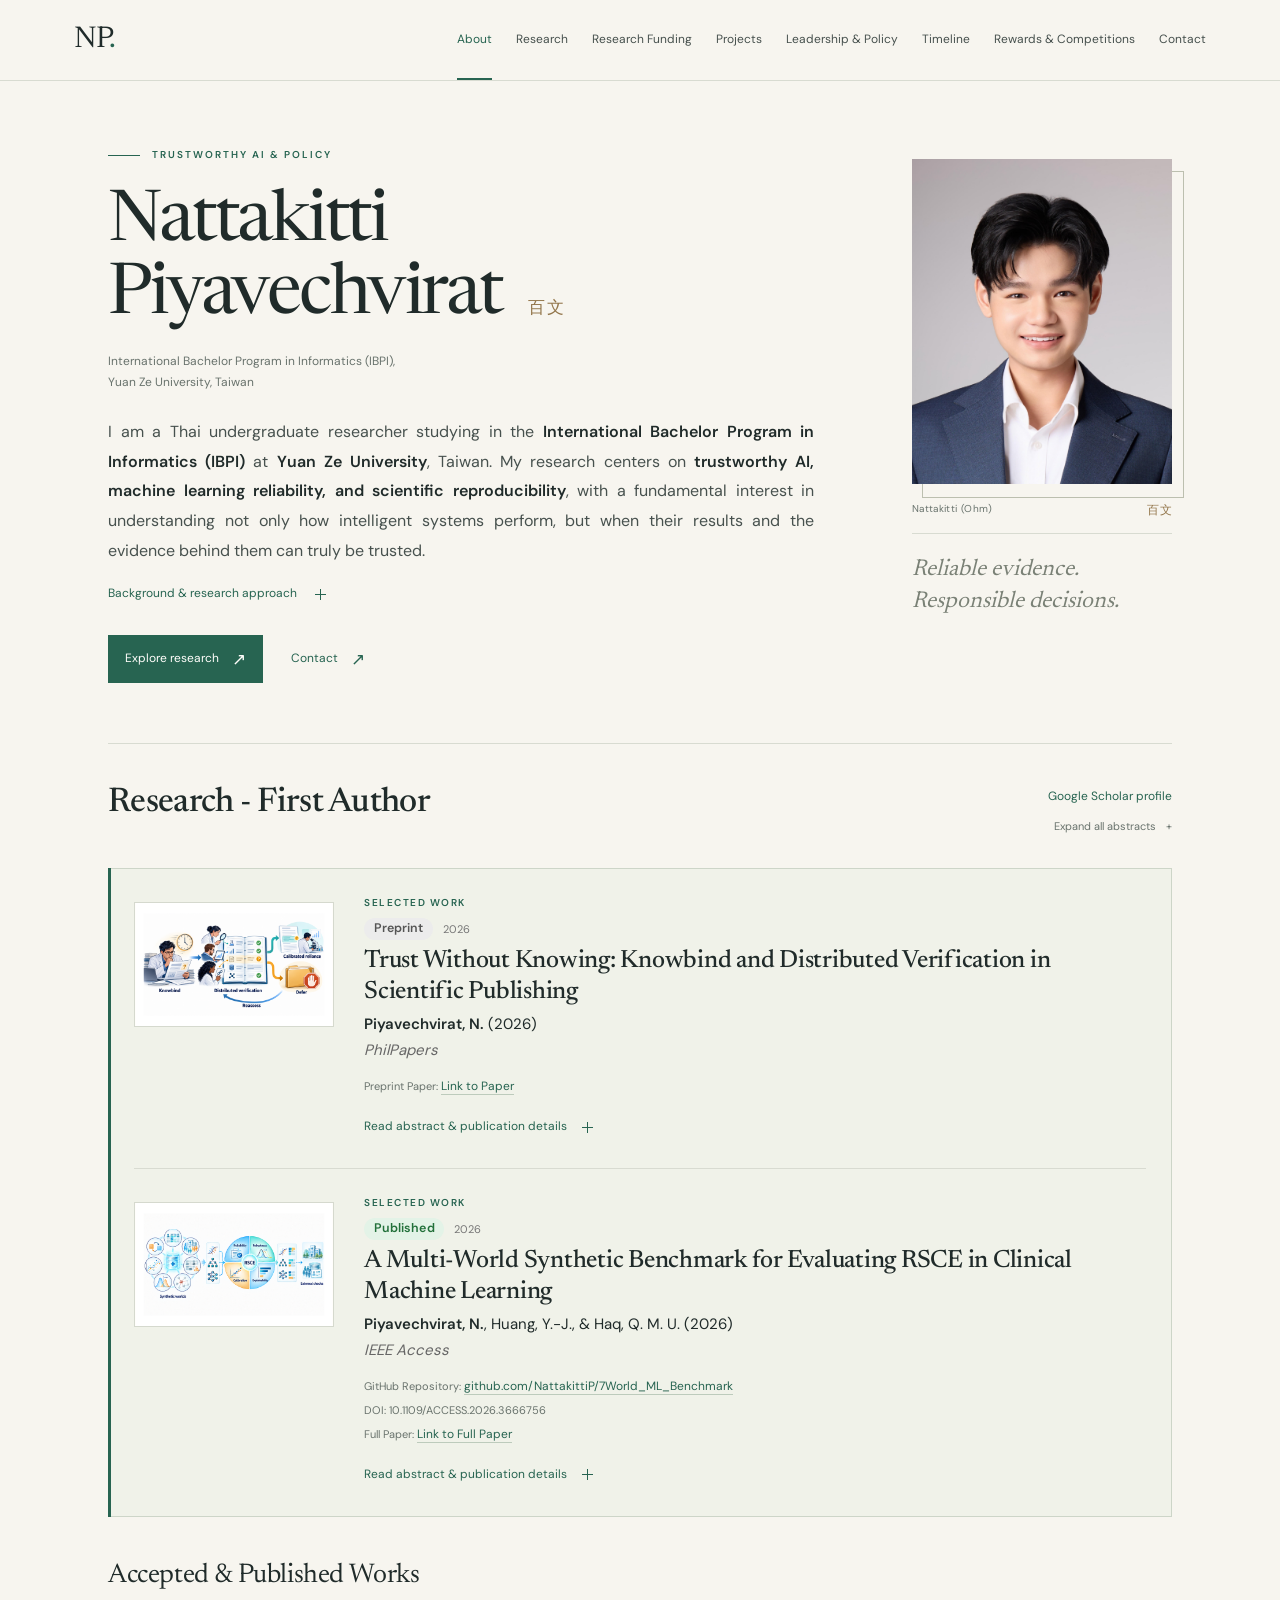
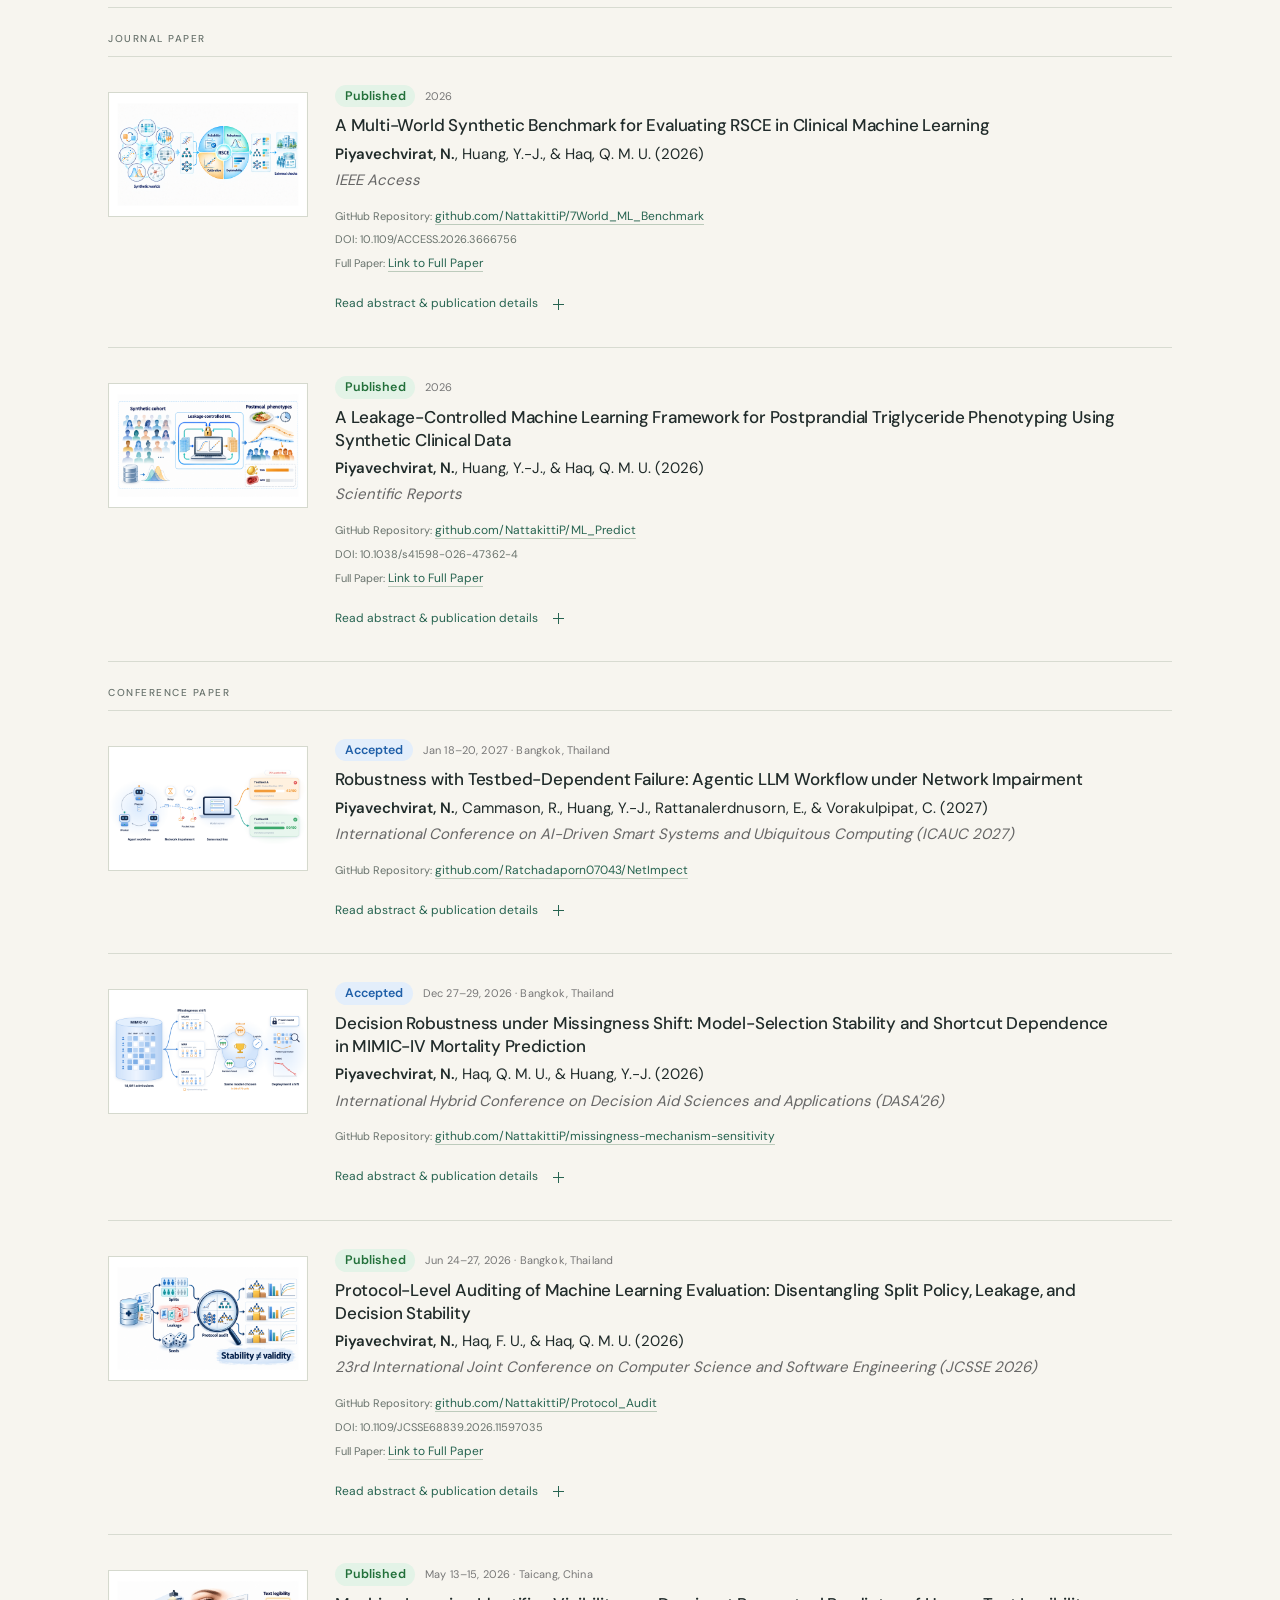
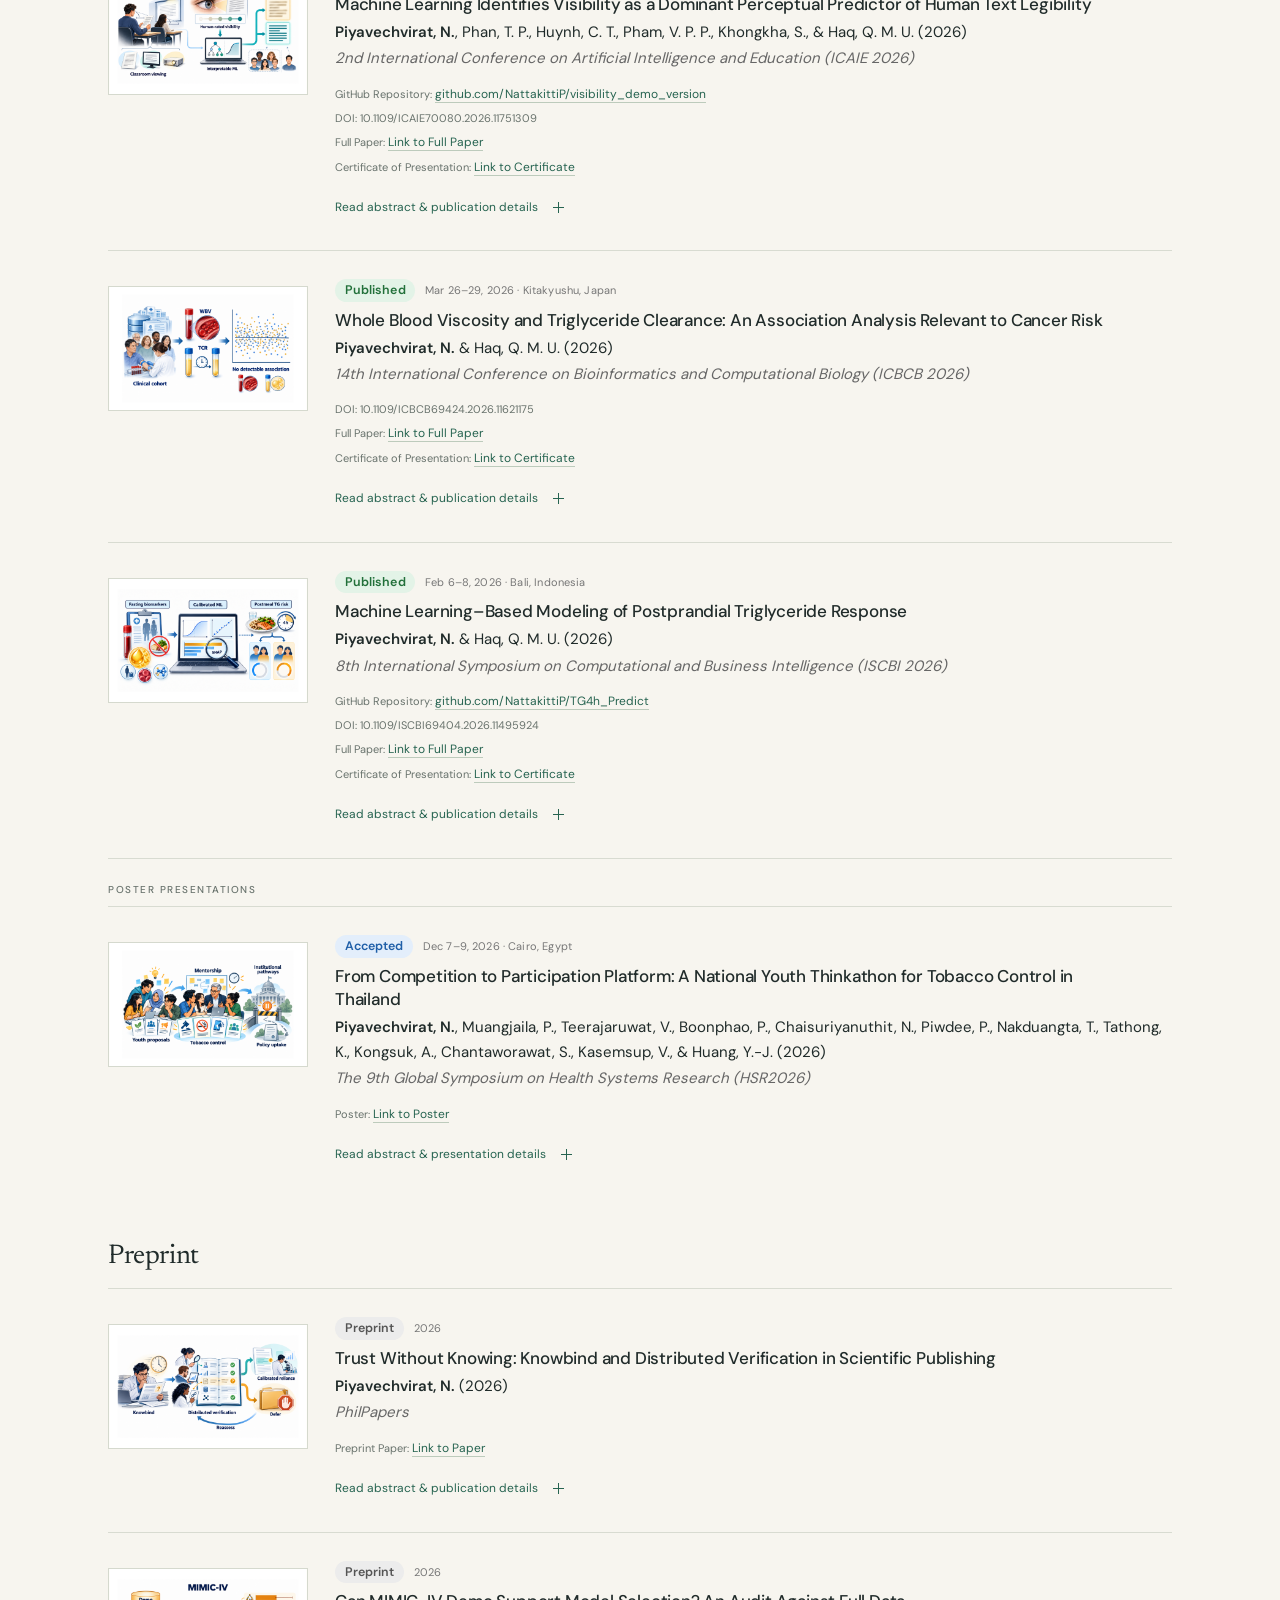
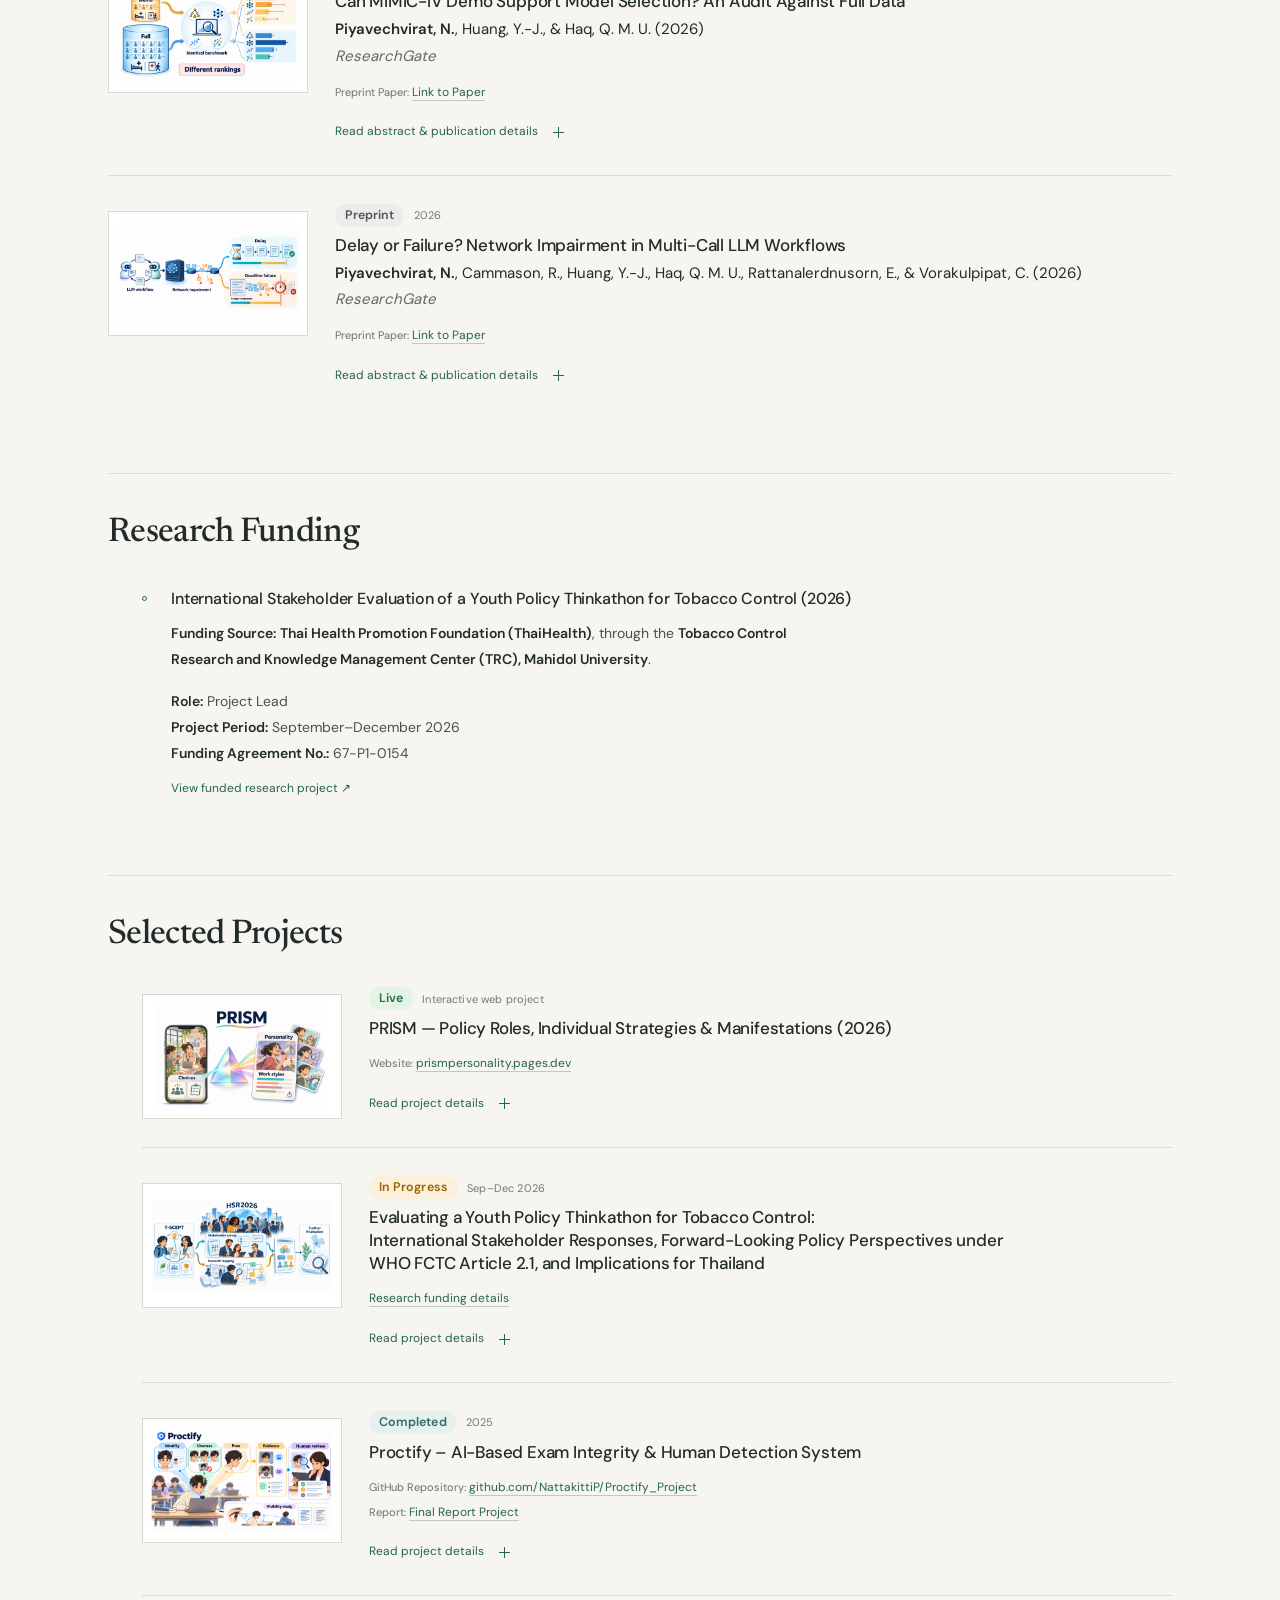
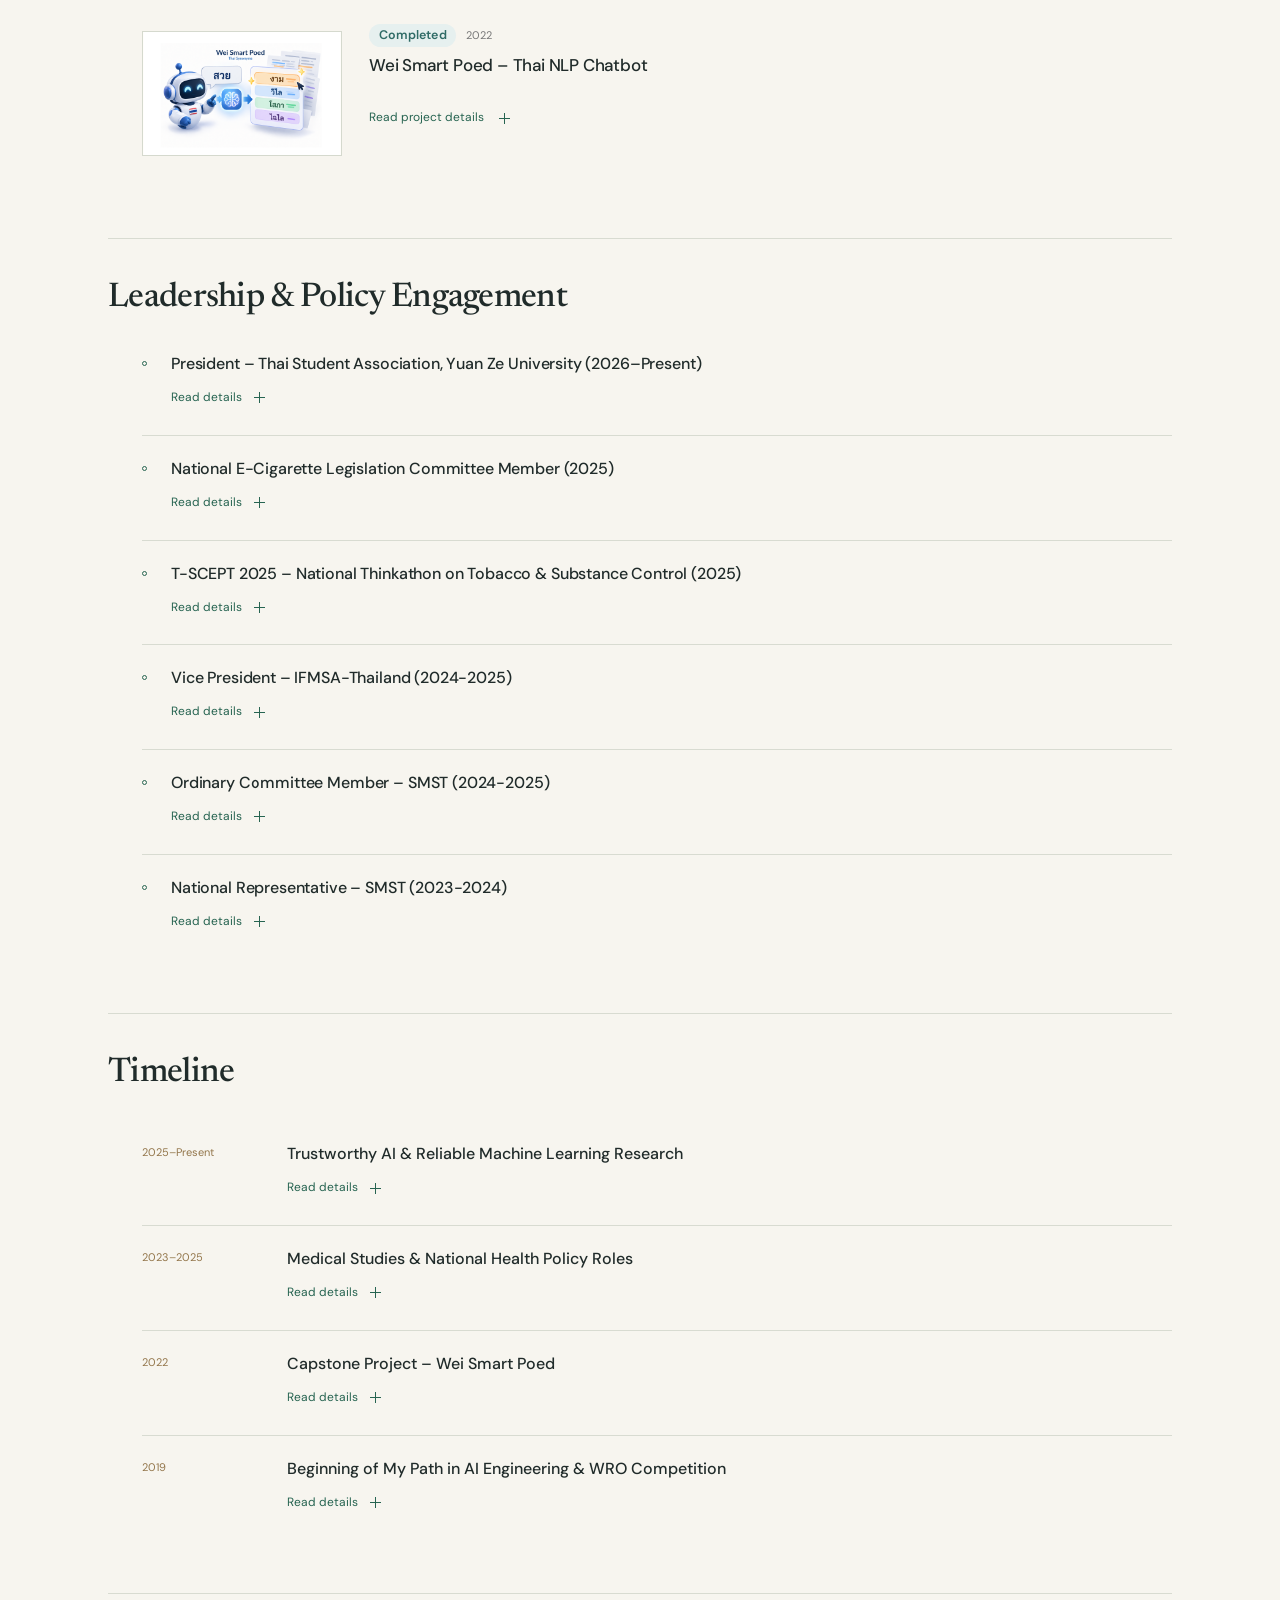
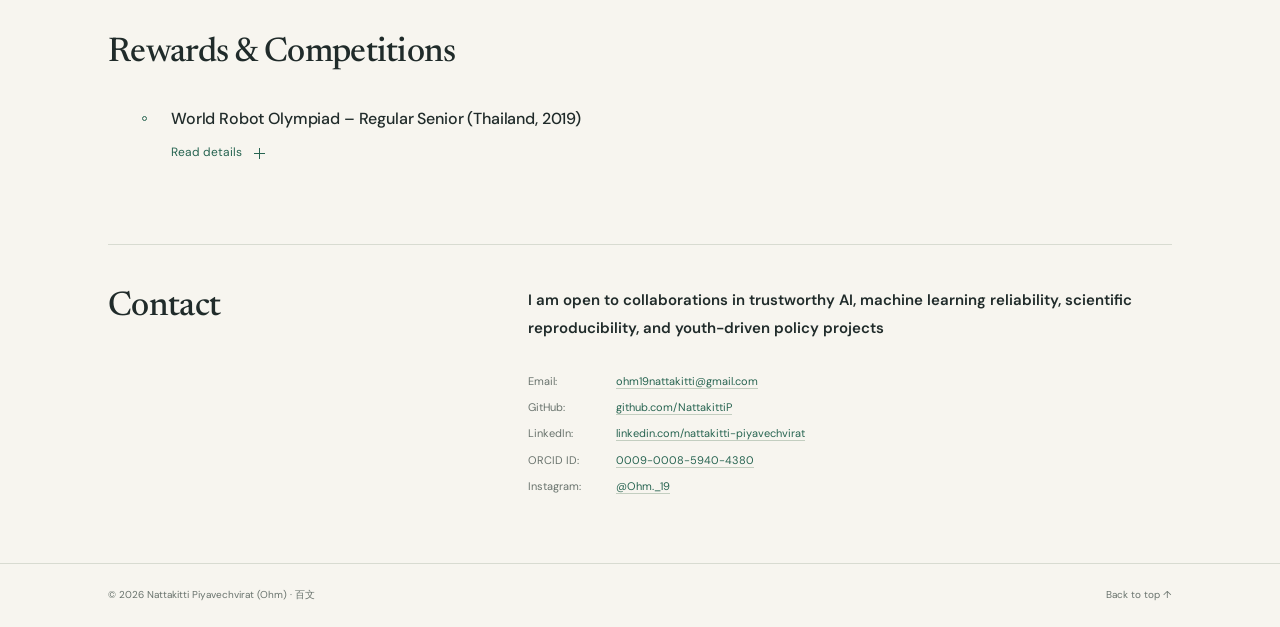
==== commit fdf9e64b: "Mark PRISM live and display its website link" ====
--- a/index.html
+++ b/index.html
@@ -10,7 +10,7 @@
 .work-venue{display:flex;align-items:center;gap:.6rem;flex-wrap:wrap}
 .status-badge{display:inline-block;padding:.12rem .6rem;border-radius:999px;font-size:.78rem;font-weight:600;letter-spacing:.01em}
 .status-accepted{background:#e3eefb;color:#1f5fa8}
-.status-published{background:#e3f3e7;color:#22703a}
+.status-published,.status-live{background:#e3f3e7;color:#22703a}
 .status-preprint{background:#ececec;color:#555}
 .status-ongoing{background:#fbf0dc;color:#9a6200}
 .status-completed{background:#e6f0ef;color:#2f6b66}
@@ -444,9 +444,9 @@
     <div class="figure-placeholder" aria-label="PRISM project image"><span class="figure-corners" aria-hidden="true"></span><span>Project image</span><span class="figure-placeholder-note">Image unavailable</span></div>
   </figure>
   <div class="work-content">
-    <p class="work-venue"><span class="citation-when">Interactive web project</span></p>
+    <p class="work-venue"><span class="status-badge status-live">Live</span><span class="citation-when">Interactive web project</span></p>
     <h3 class="work-title" data-source-id="prism-project-title">PRISM — Policy Roles, Individual Strategies &amp; Manifestations (2026)</h3>
-    <div class="work-resources"><p class="resource" data-source-id="prism-project-website">Website: <a href="https://prismpersonality.pages.dev/" rel="noopener noreferrer" target="_blank">Try PRISM</a></p></div>
+    <div class="work-resources"><p class="resource" data-source-id="prism-project-website">Website: <a href="https://prismpersonality.pages.dev/" rel="noopener noreferrer" target="_blank">prismpersonality.pages.dev</a></p></div>
     <details class="work-details">
       <summary><span>Read project details</span><span class="disclosure-icon" aria-hidden="true"></span></summary>
       <div class="detail-content prose">
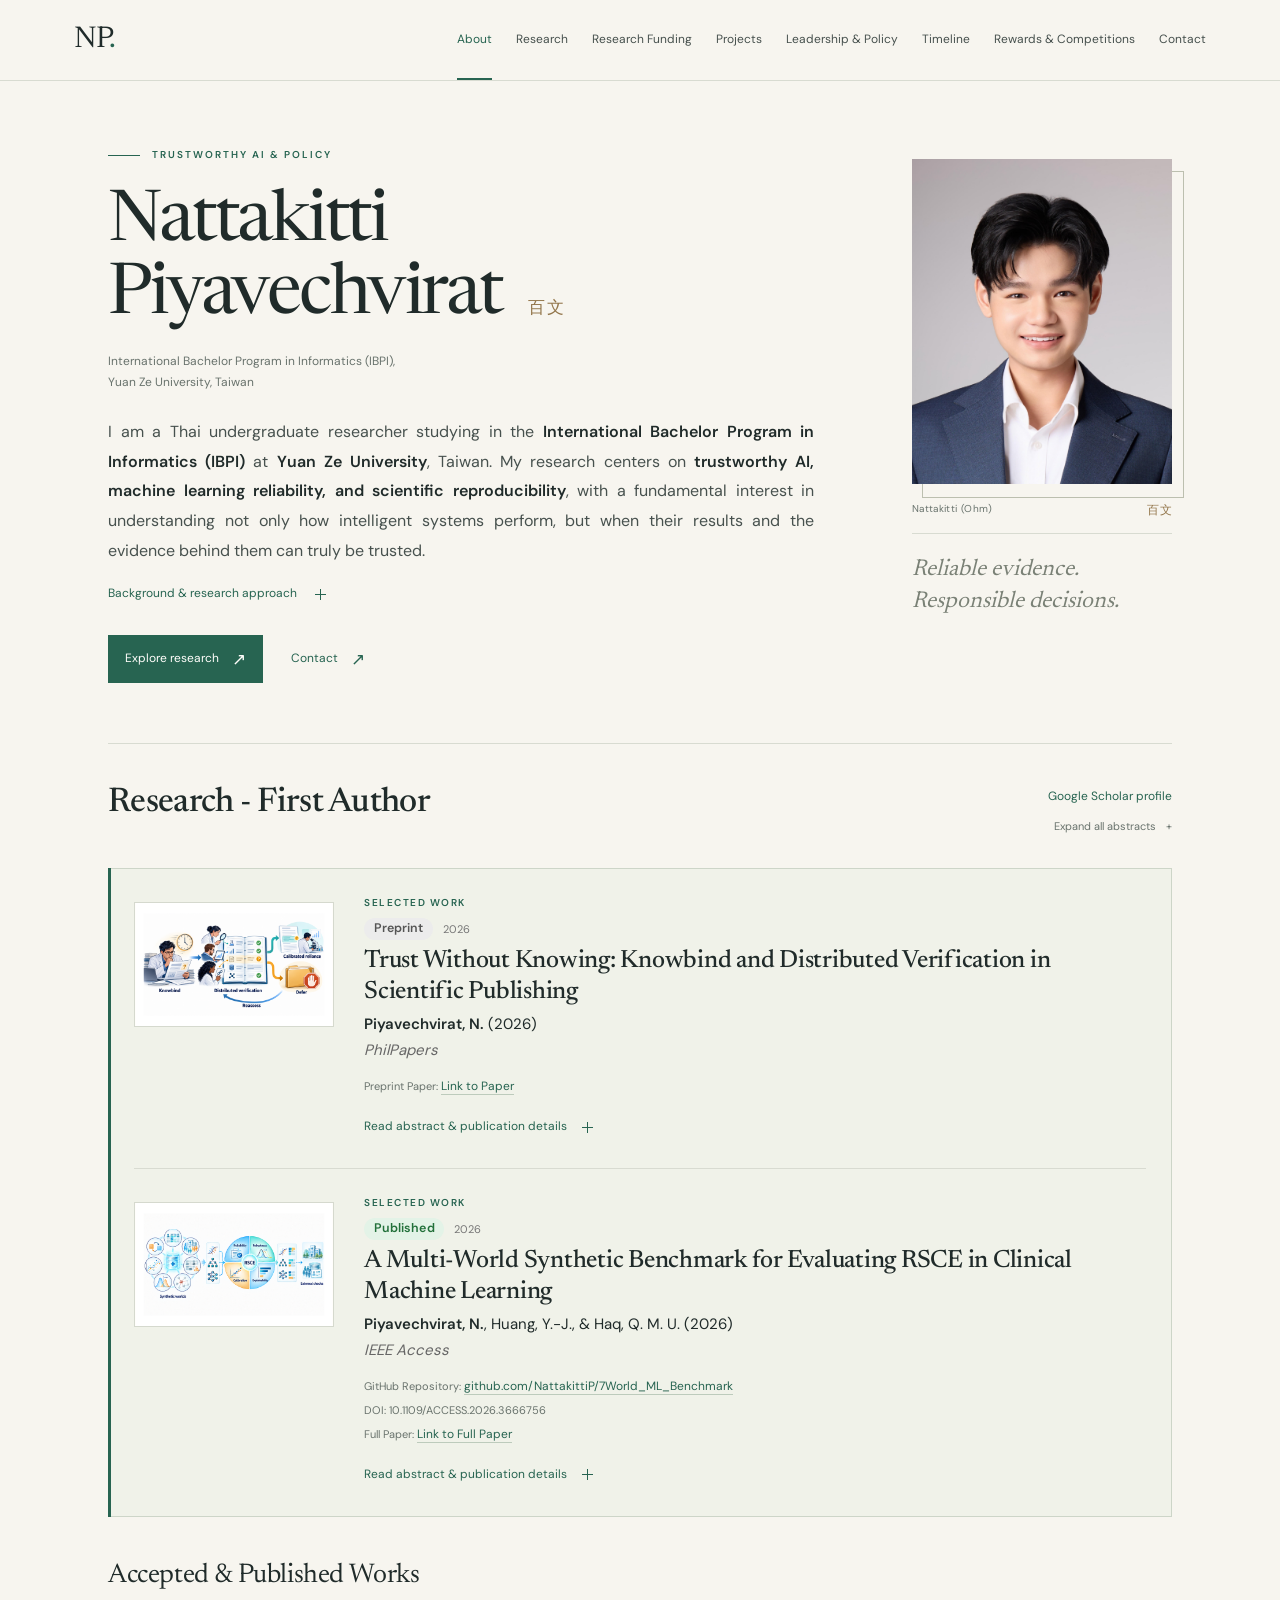
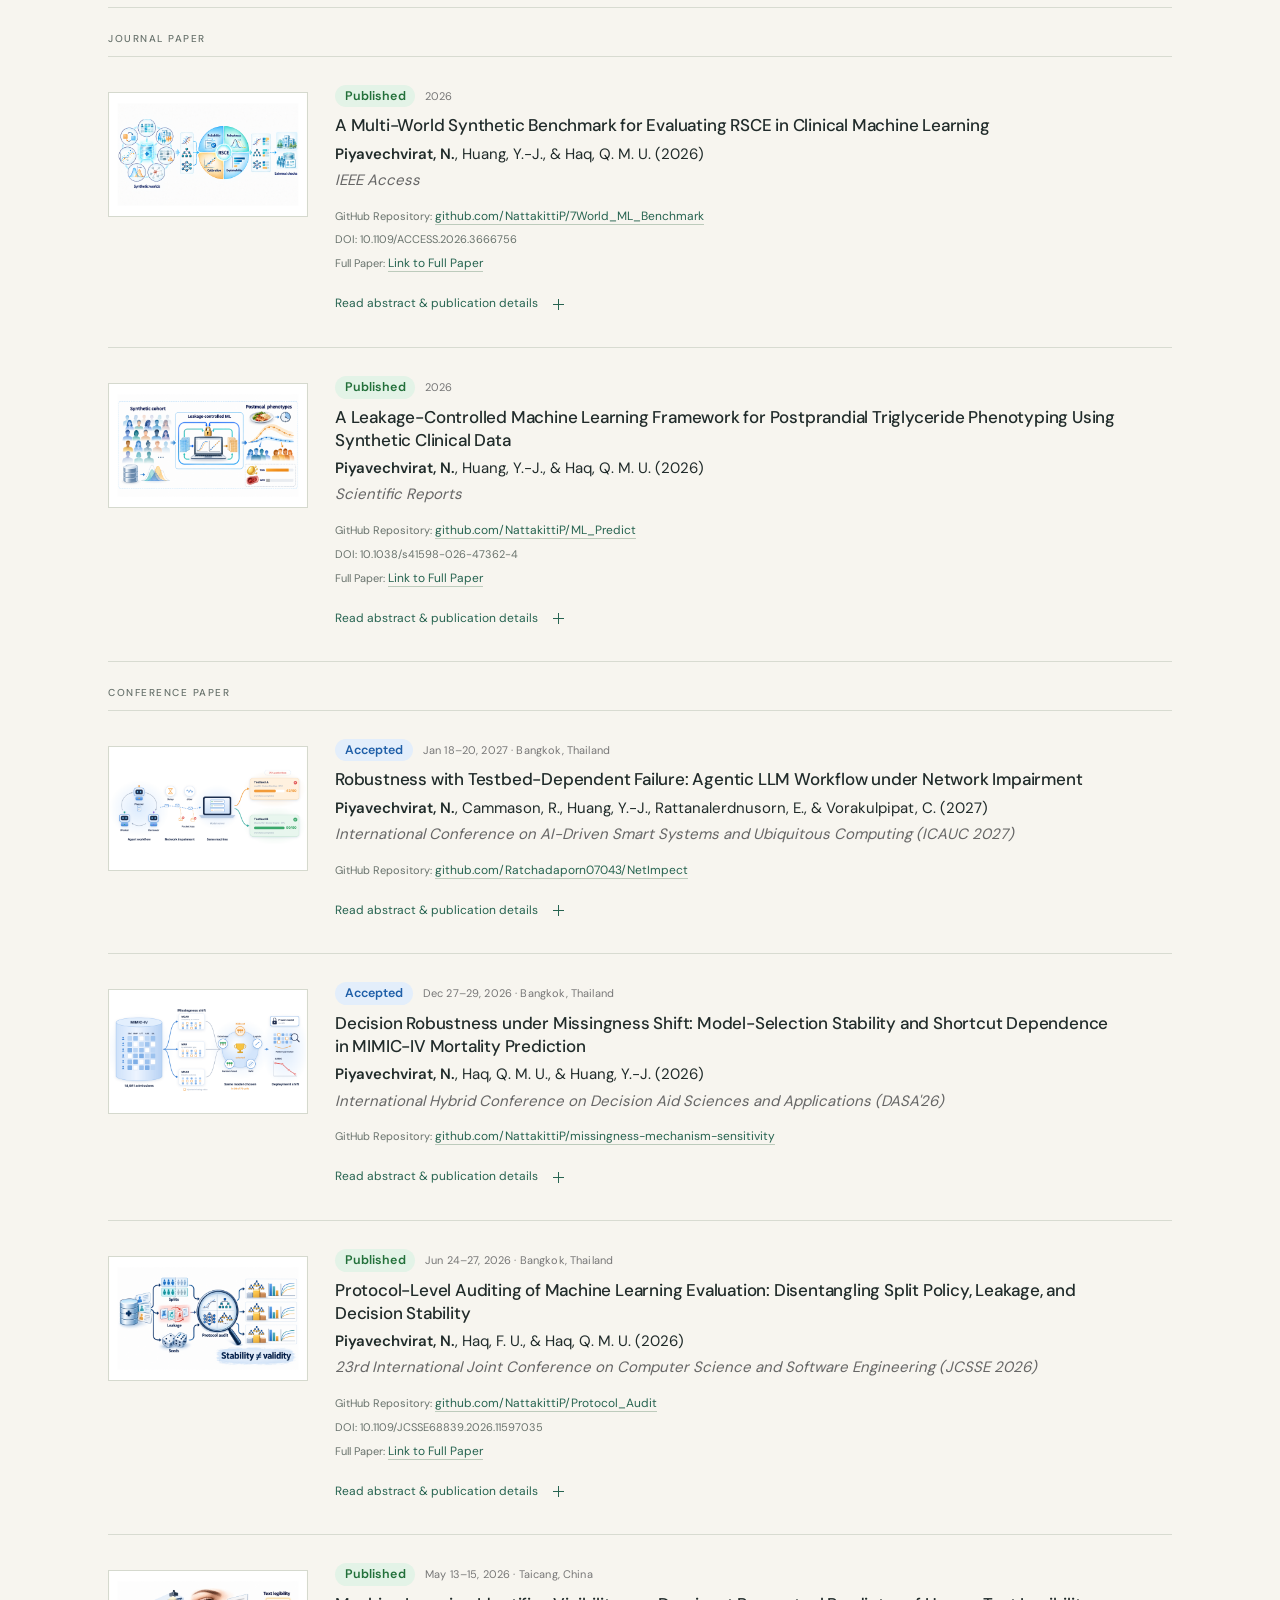
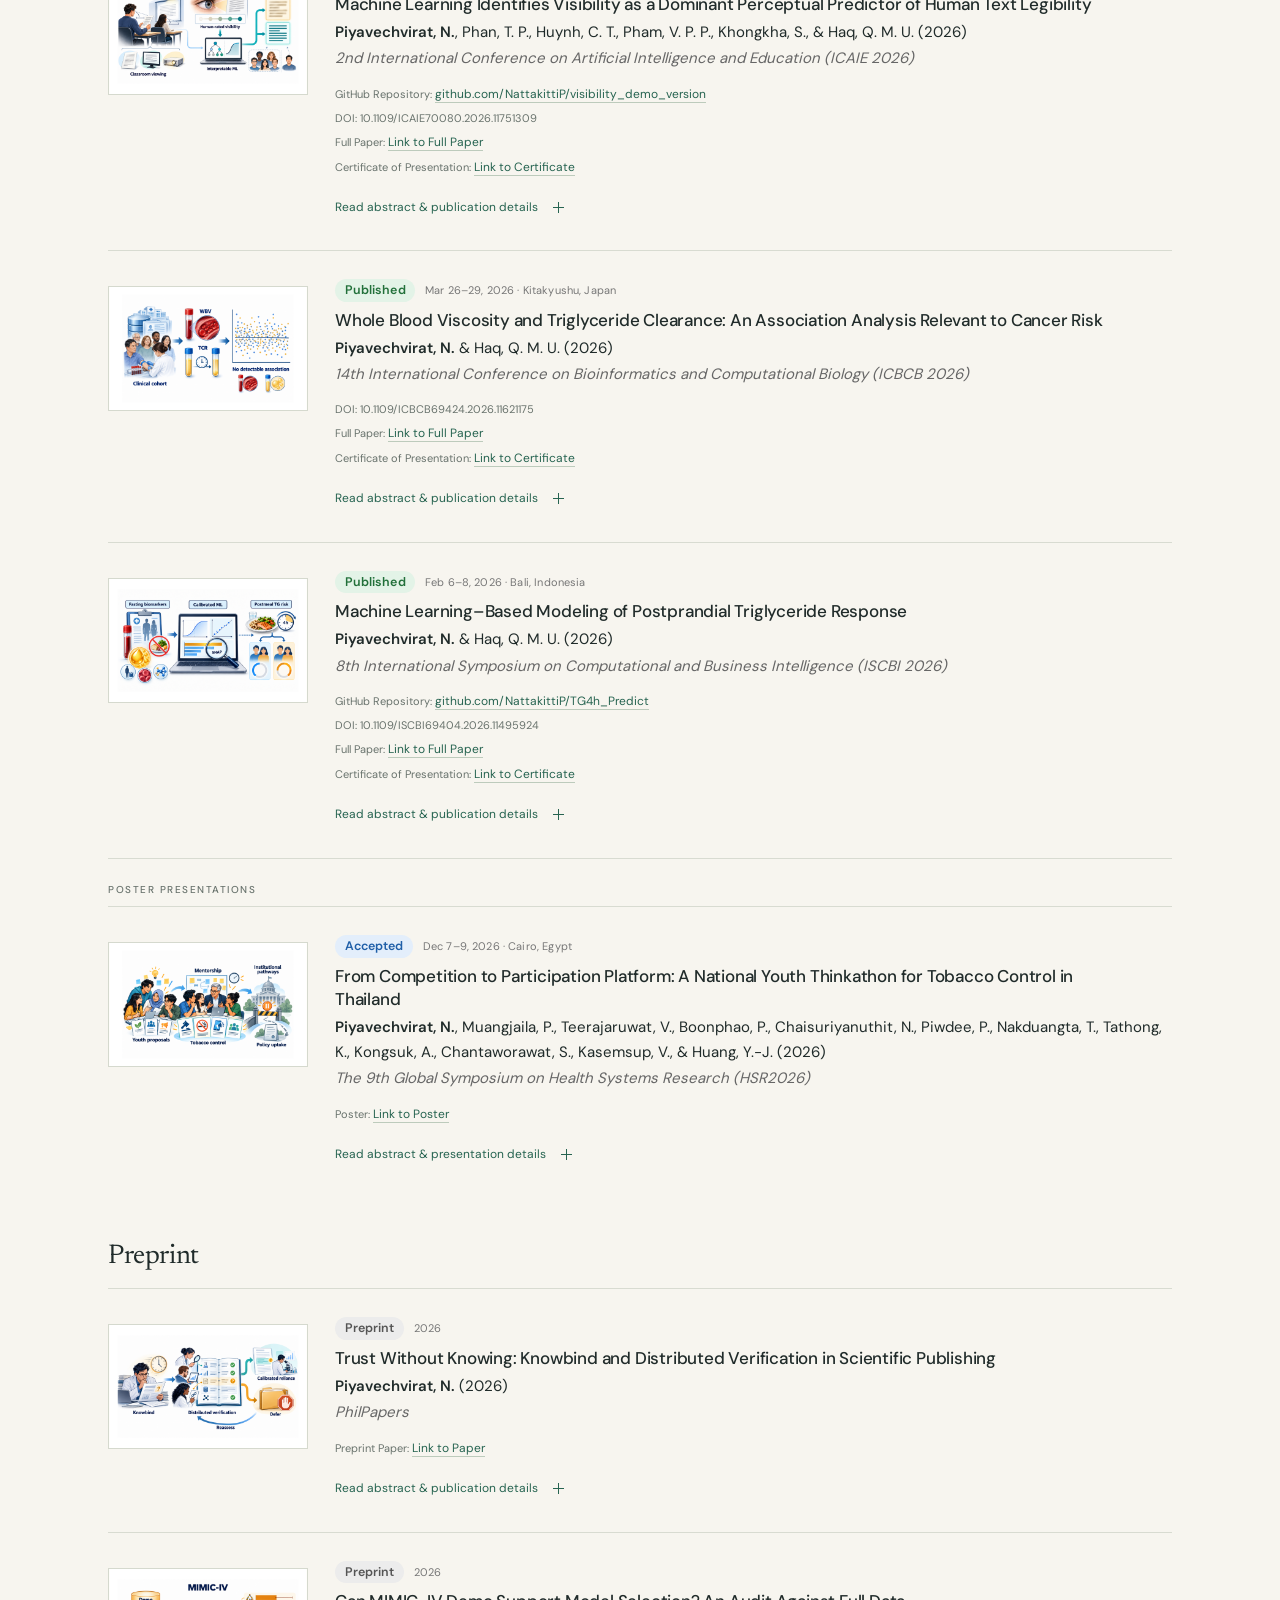
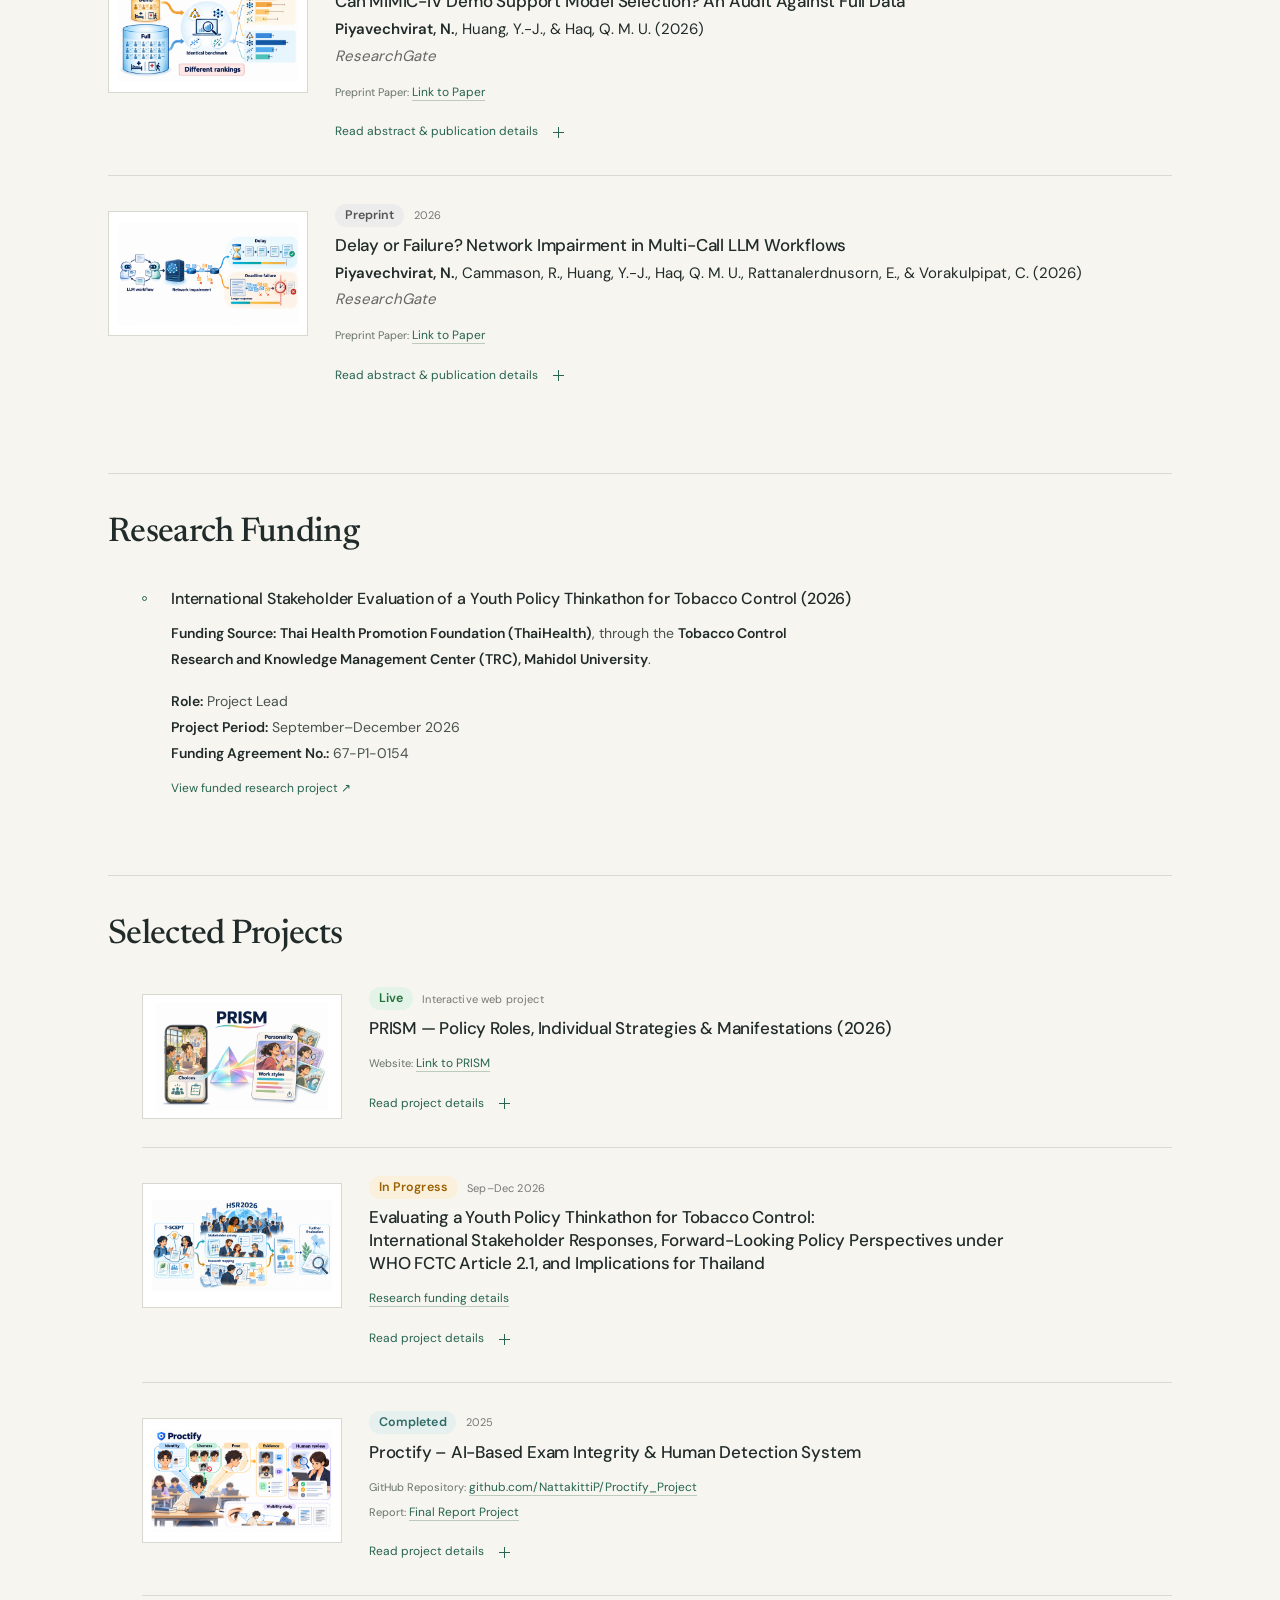
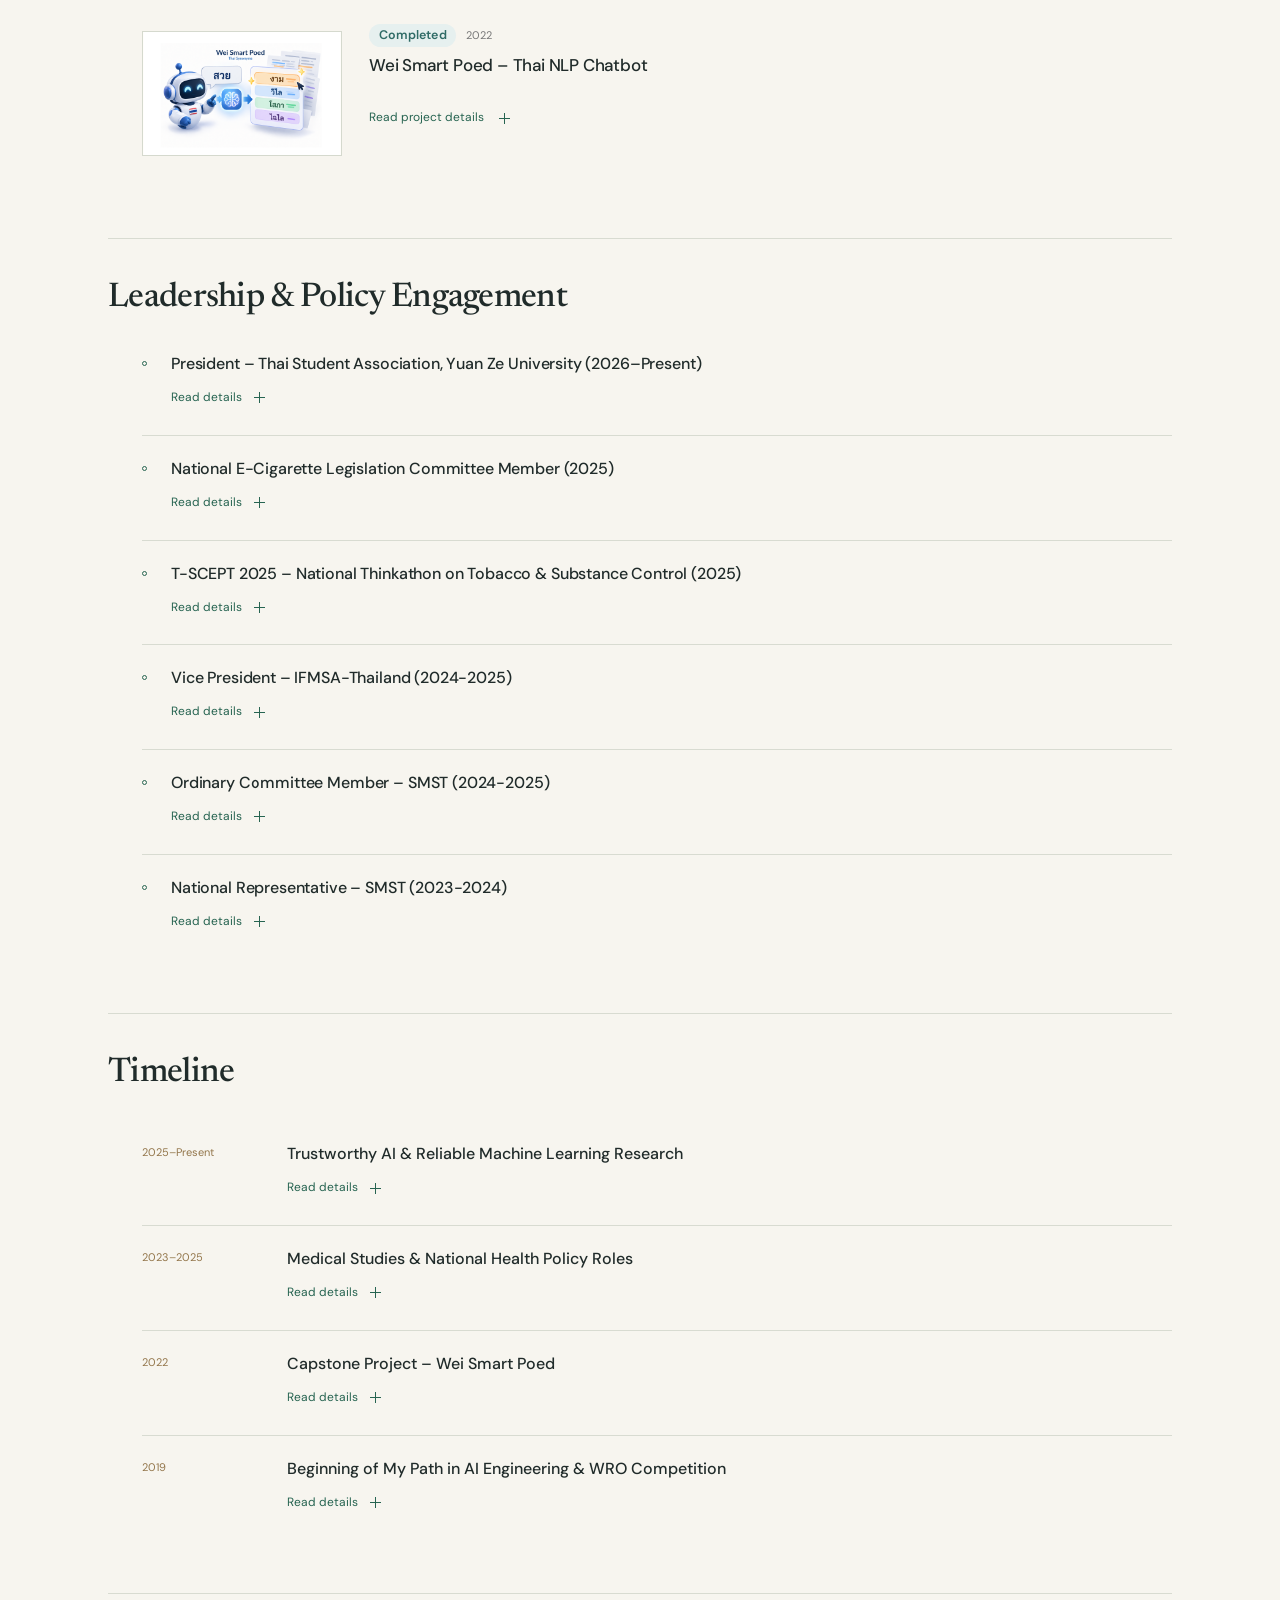
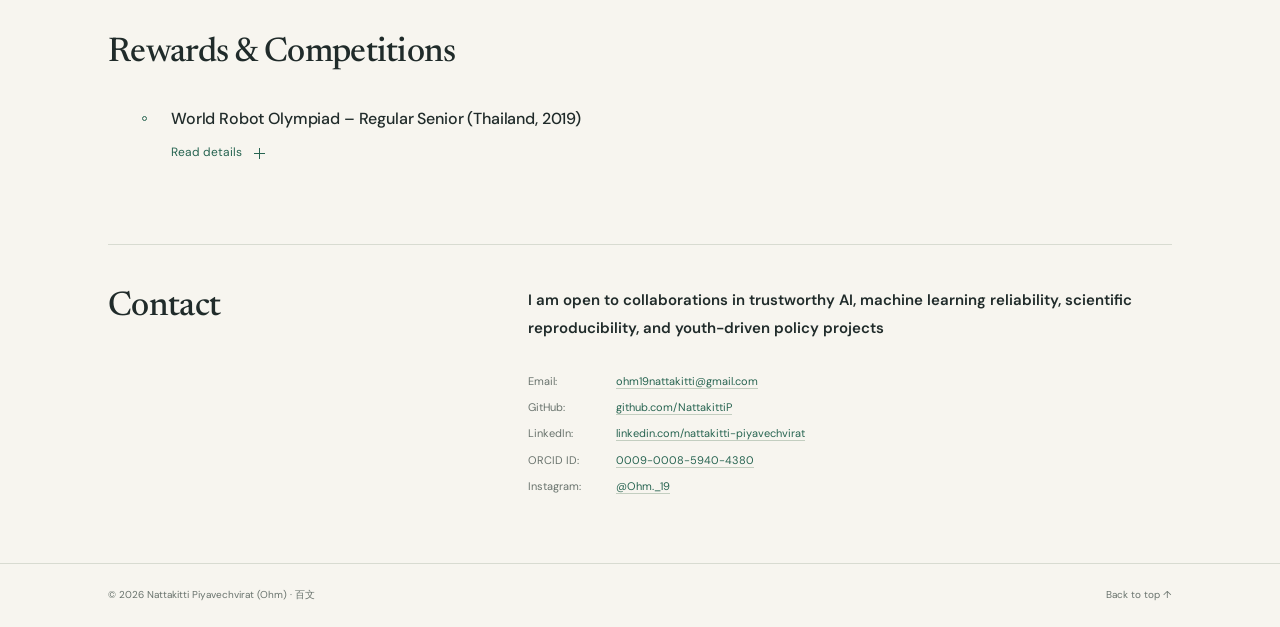
==== commit 5e34c1dd: "Use formal Link to PRISM website label" ====
--- a/index.html
+++ b/index.html
@@ -446,7 +446,7 @@
   <div class="work-content">
     <p class="work-venue"><span class="status-badge status-live">Live</span><span class="citation-when">Interactive web project</span></p>
     <h3 class="work-title" data-source-id="prism-project-title">PRISM — Policy Roles, Individual Strategies &amp; Manifestations (2026)</h3>
-    <div class="work-resources"><p class="resource" data-source-id="prism-project-website">Website: <a href="https://prismpersonality.pages.dev/" rel="noopener noreferrer" target="_blank">prismpersonality.pages.dev</a></p></div>
+    <div class="work-resources"><p class="resource" data-source-id="prism-project-website">Website: <a href="https://prismpersonality.pages.dev/" rel="noopener noreferrer" target="_blank">Link to PRISM</a></p></div>
     <details class="work-details">
       <summary><span>Read project details</span><span class="disclosure-icon" aria-hidden="true"></span></summary>
       <div class="detail-content prose">
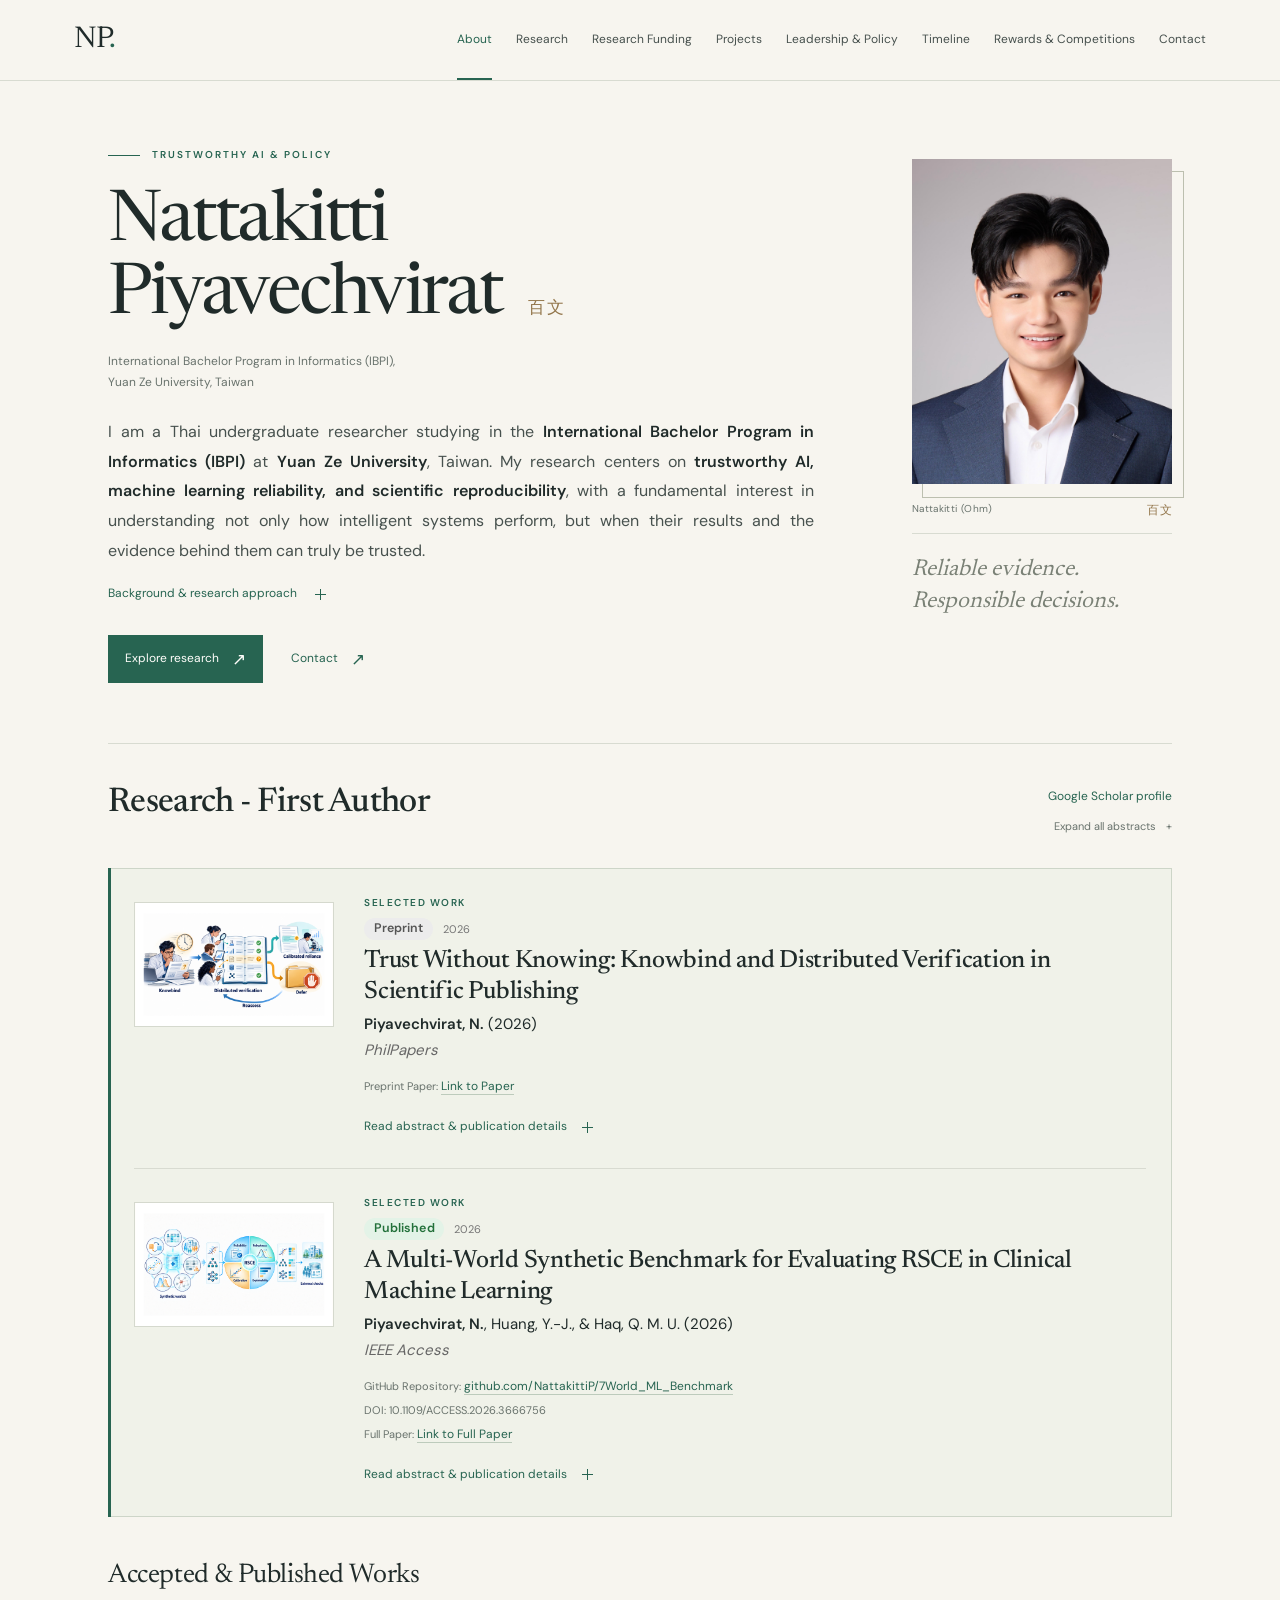
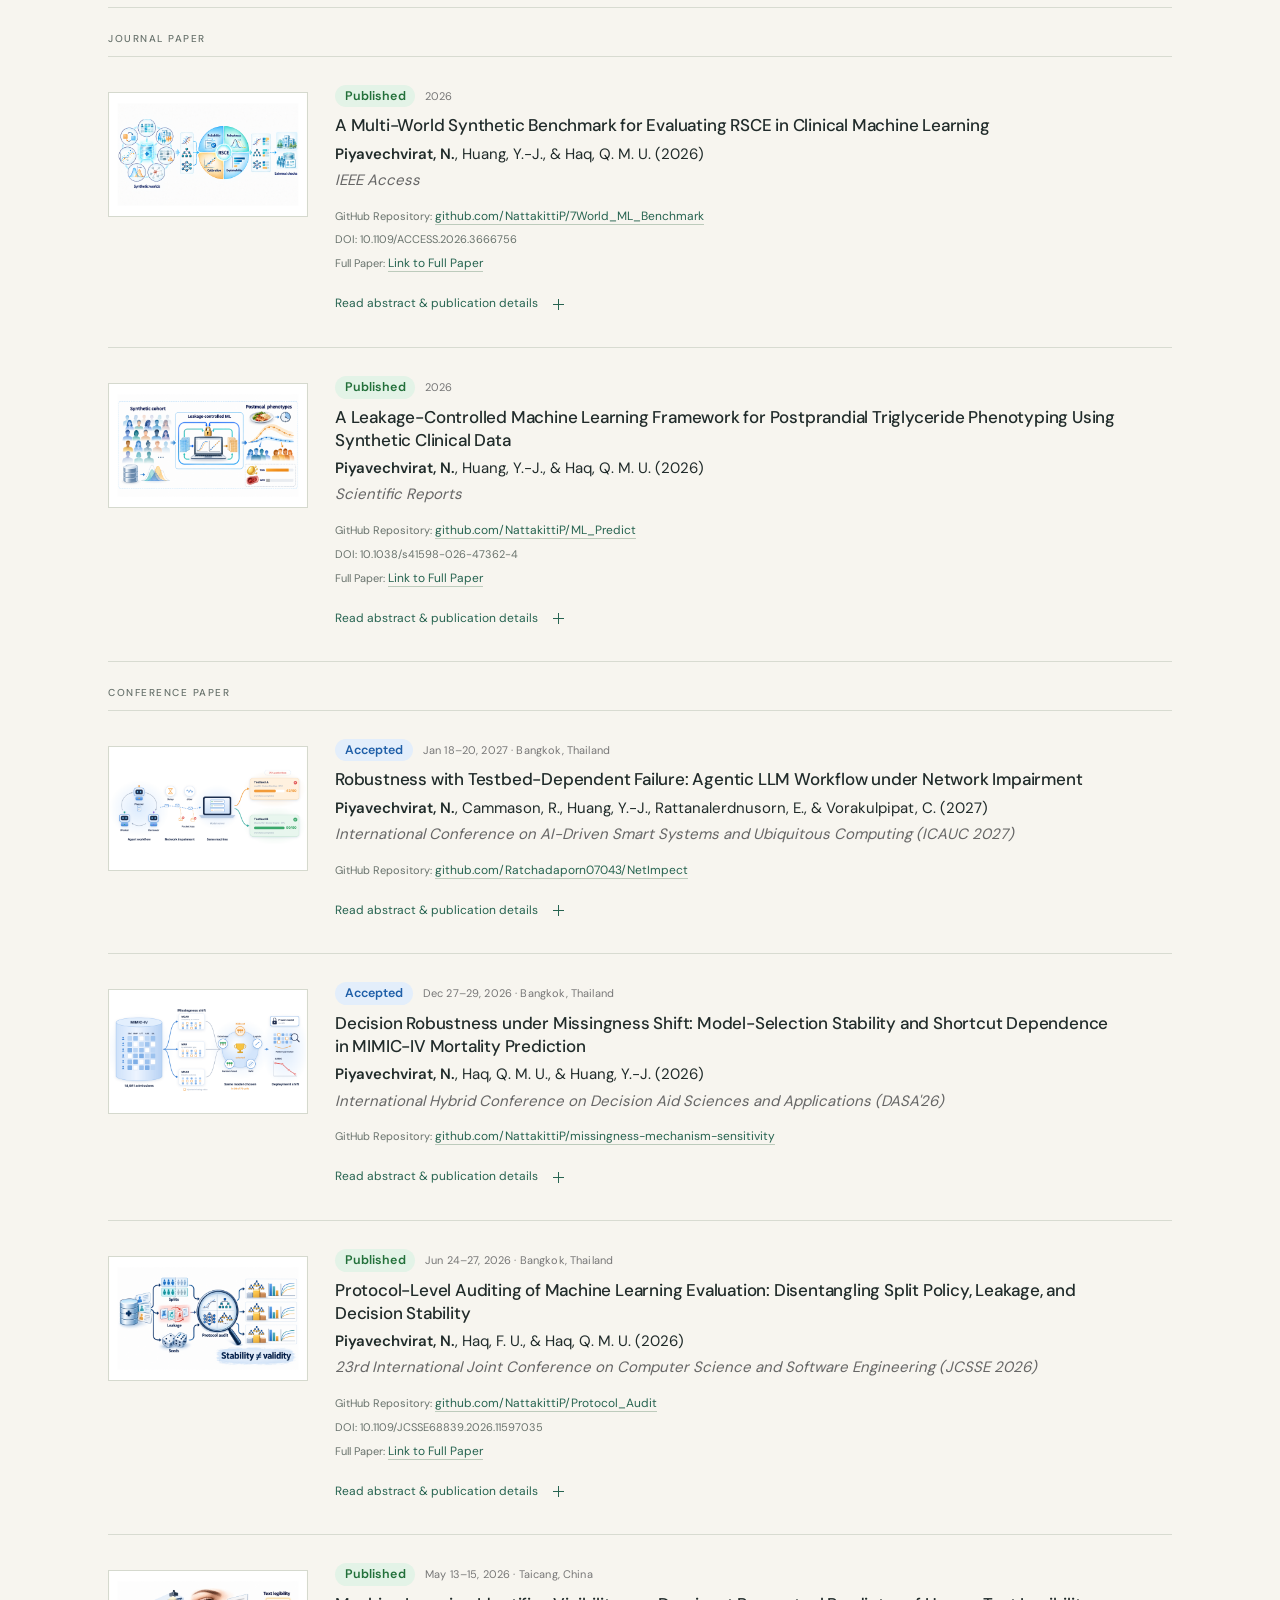
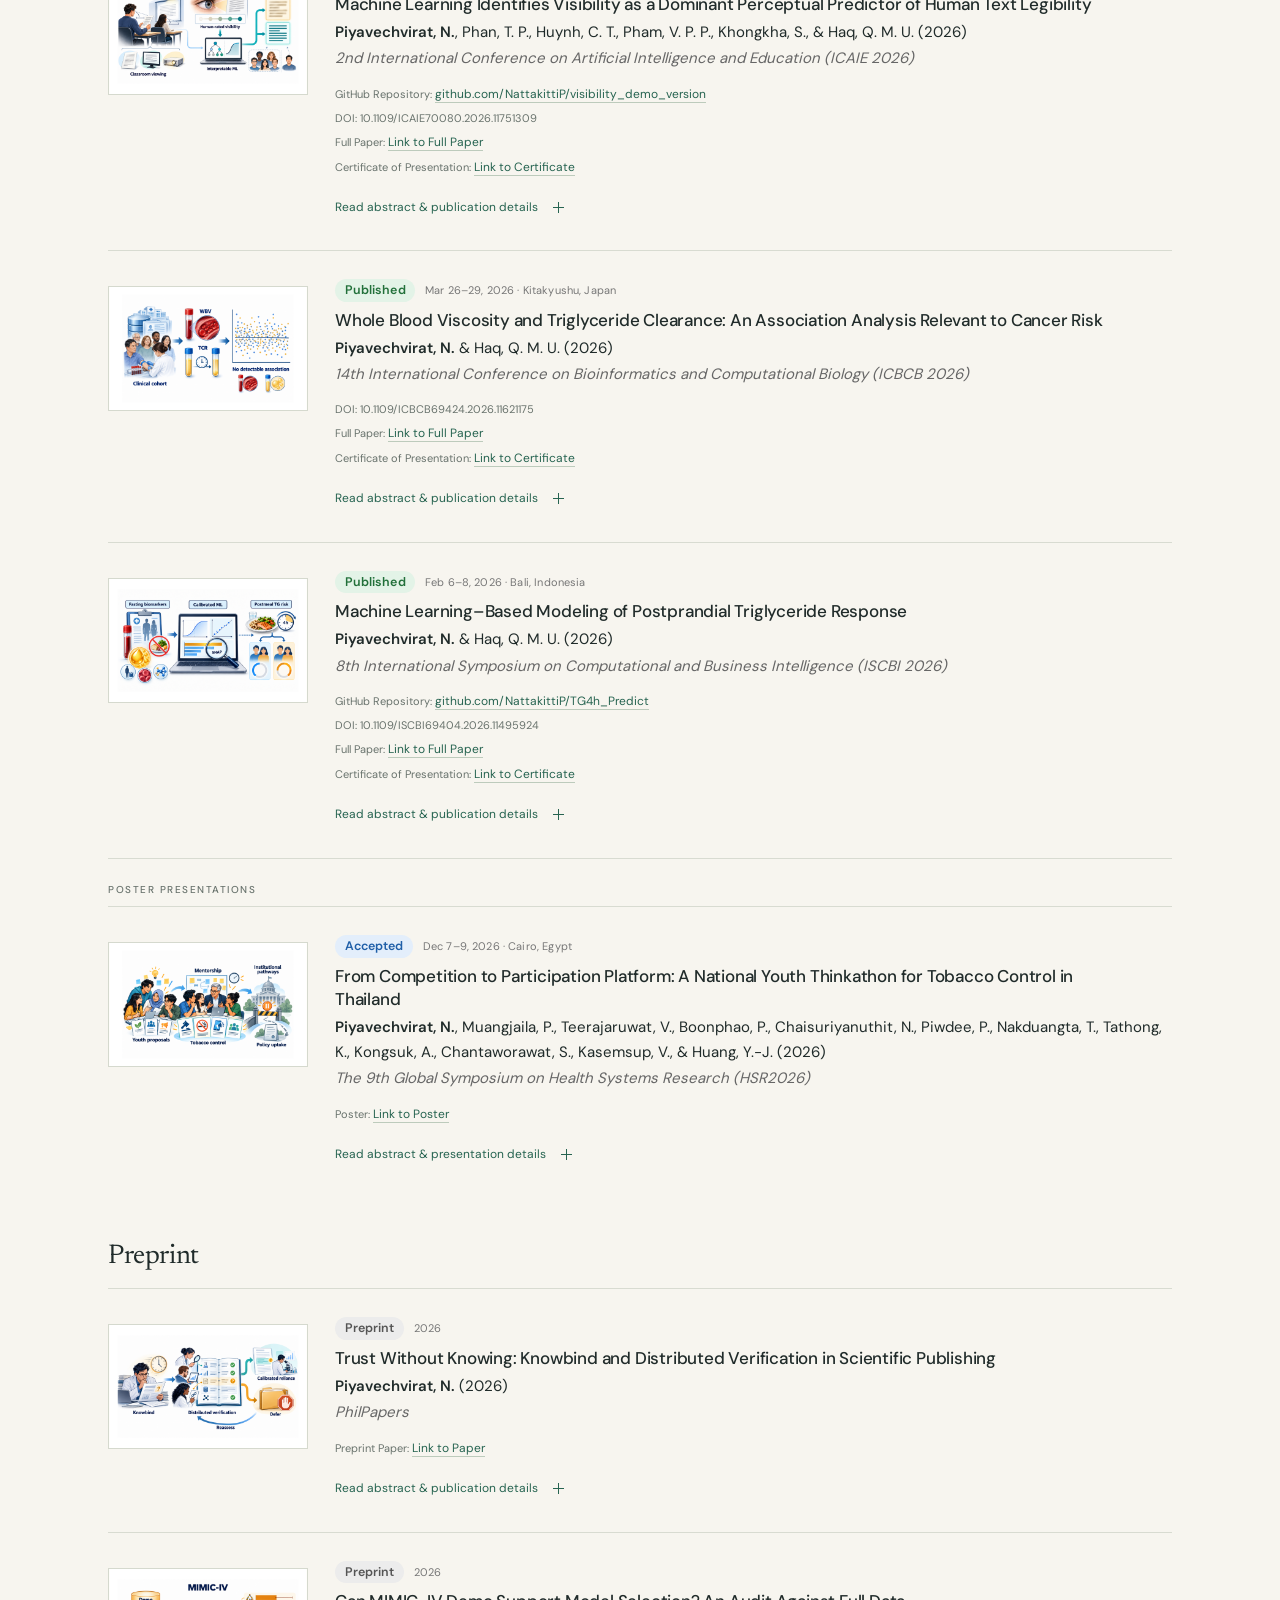
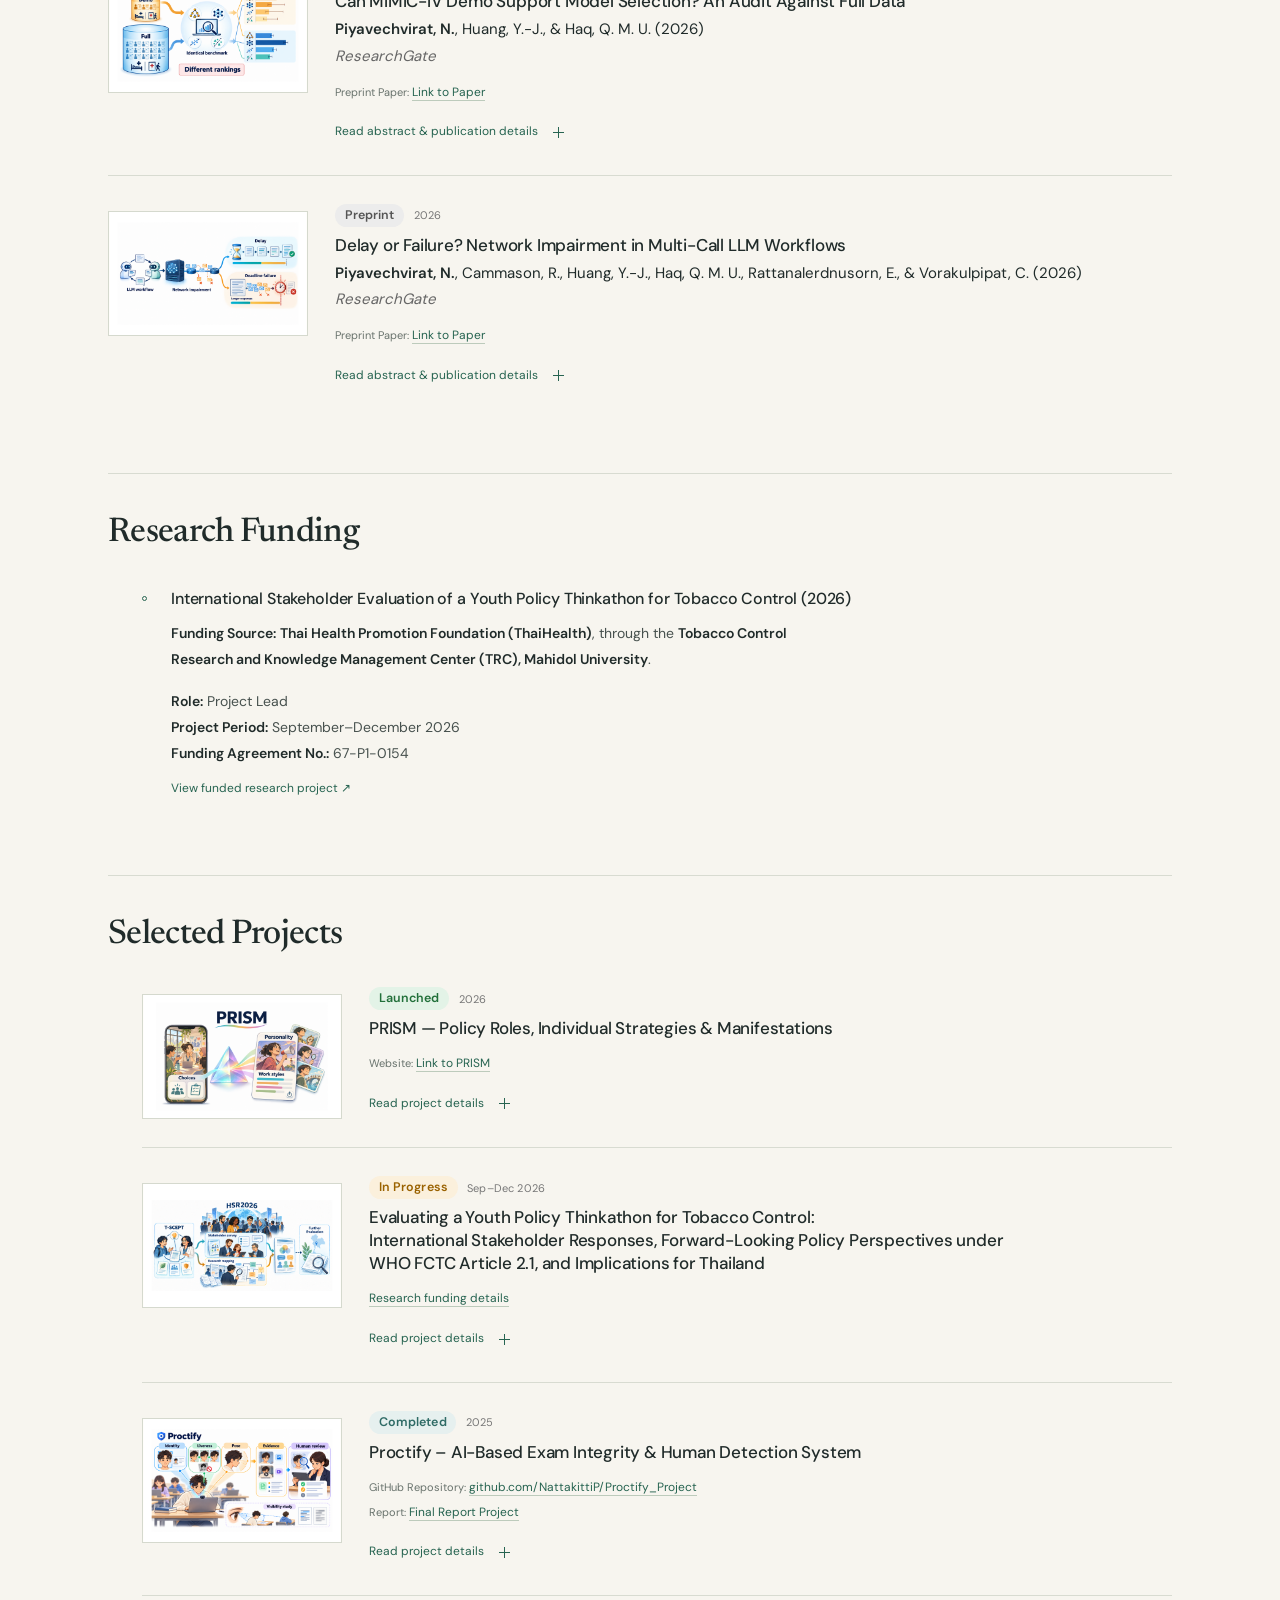
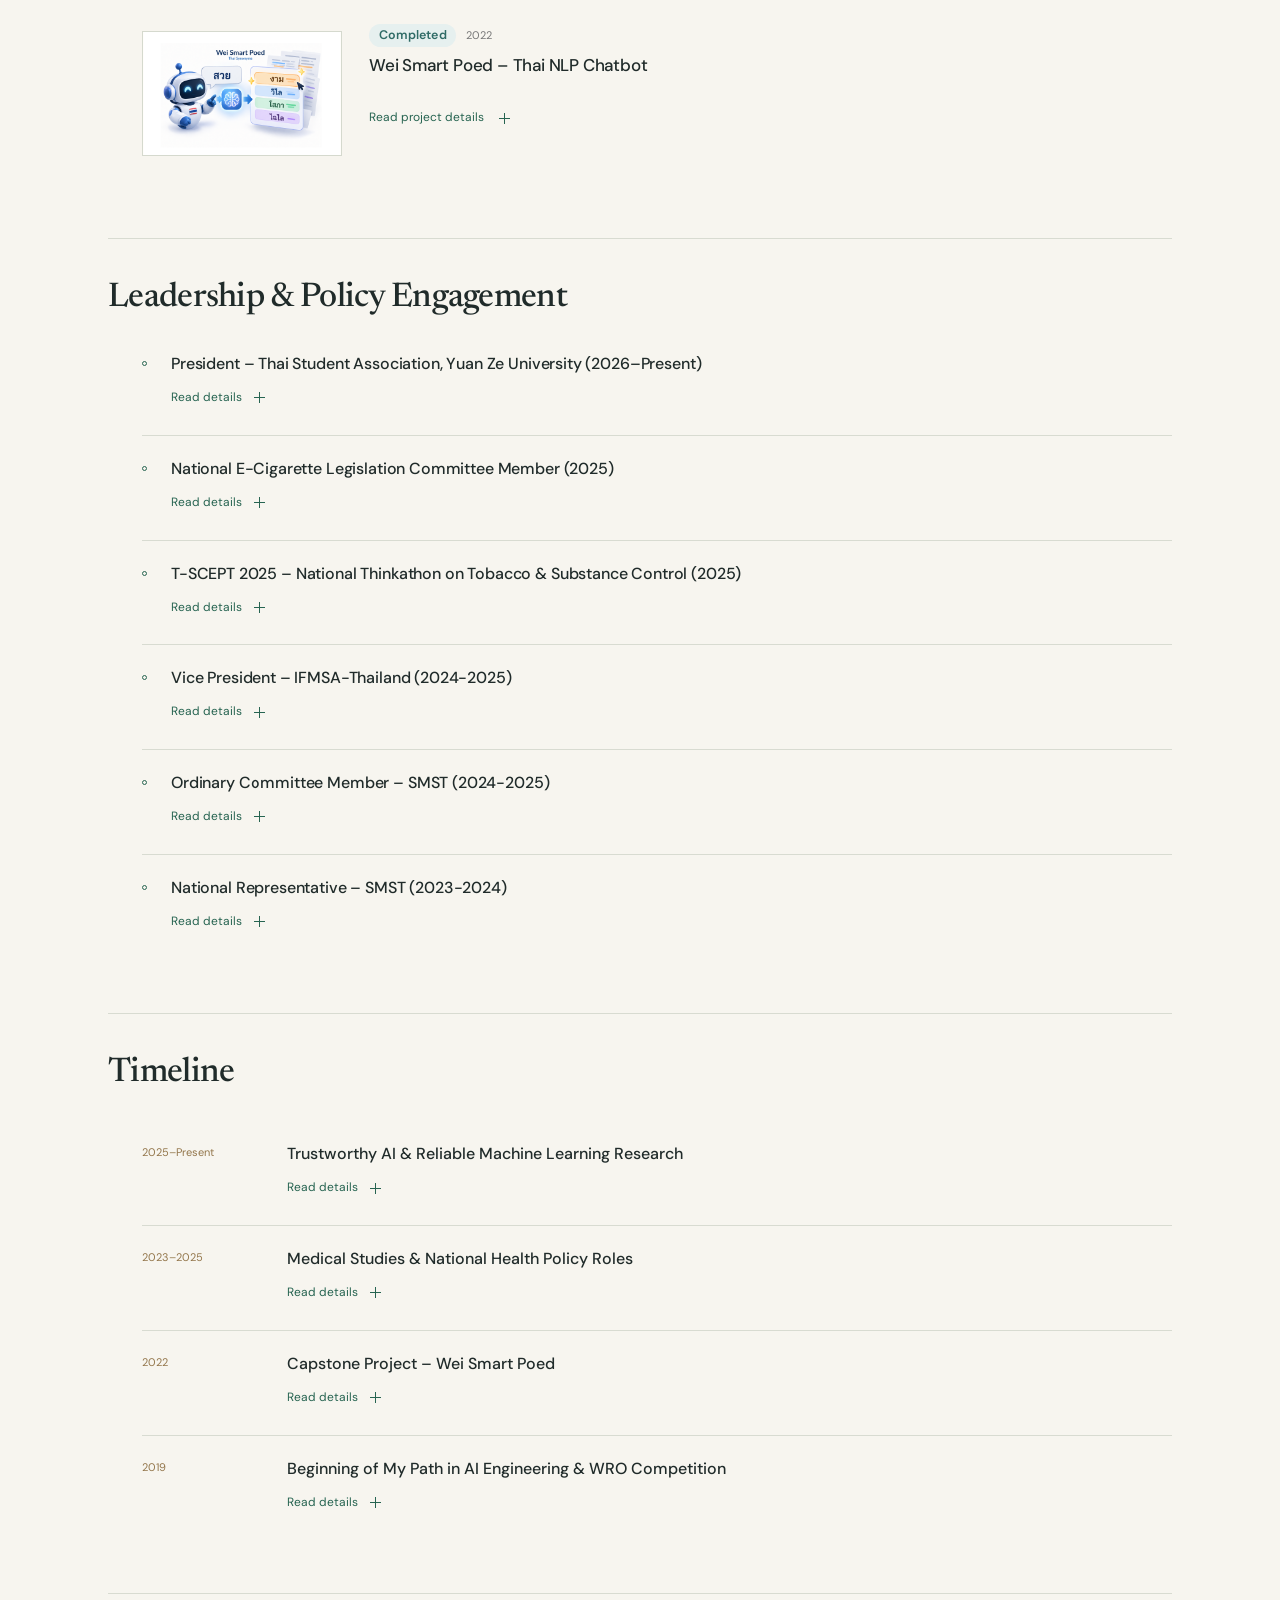
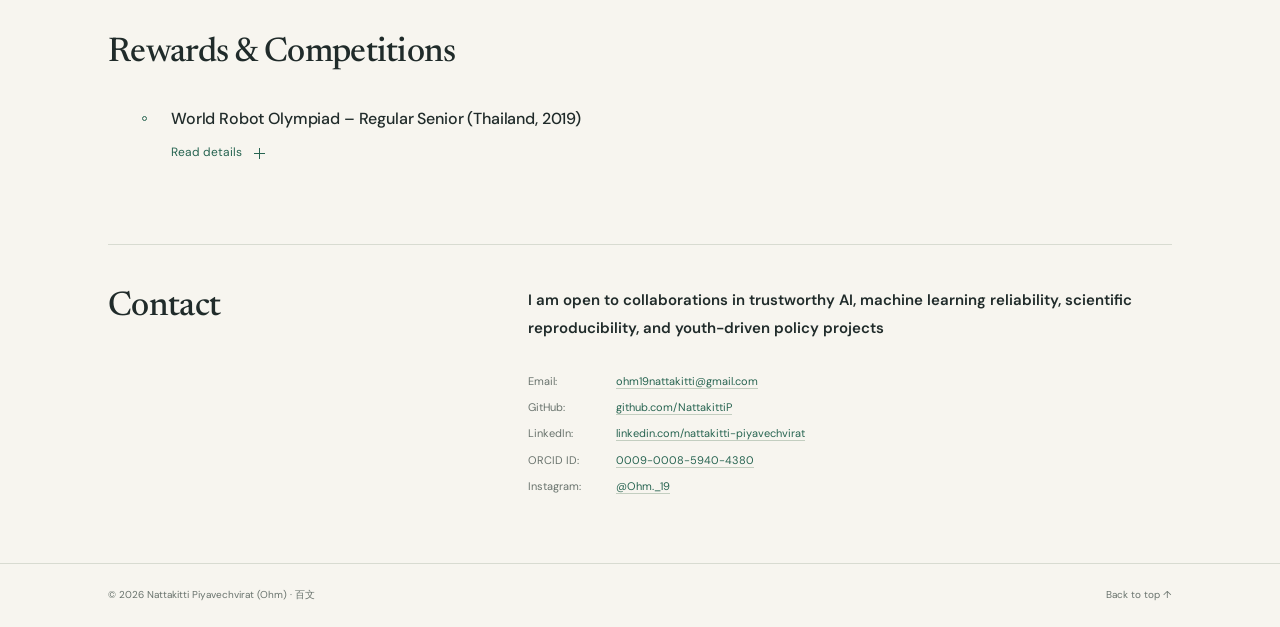
==== commit dfa0cdbc: "Mark PRISM launched and place year in metadata" ====
--- a/index.html
+++ b/index.html
@@ -10,7 +10,7 @@
 .work-venue{display:flex;align-items:center;gap:.6rem;flex-wrap:wrap}
 .status-badge{display:inline-block;padding:.12rem .6rem;border-radius:999px;font-size:.78rem;font-weight:600;letter-spacing:.01em}
 .status-accepted{background:#e3eefb;color:#1f5fa8}
-.status-published,.status-live{background:#e3f3e7;color:#22703a}
+.status-published,.status-launched{background:#e3f3e7;color:#22703a}
 .status-preprint{background:#ececec;color:#555}
 .status-ongoing{background:#fbf0dc;color:#9a6200}
 .status-completed{background:#e6f0ef;color:#2f6b66}
@@ -322,7 +322,7 @@
       <p class="work-venue"><span class="status-badge status-accepted">Accepted</span><span class="citation-when">Dec 7–9, 2026 · Cairo, Egypt</span></p>
       <h5 class="work-title" data-source-id="hsr2026-title">From Competition to Participation Platform: A National Youth Thinkathon for Tobacco Control in Thailand</h5><p class="citation-authors"><strong>Piyavechvirat, N.</strong>, Muangjaila, P., Teerajaruwat, V., Boonphao, P., Chaisuriyanuthit, N., Piwdee, P., Nakduangta, T., Tathong, K., Kongsuk, A., Chantaworawat, S., Kasemsup, V., &amp; Huang, Y.-J. (2026)</p><p class="citation-venue"><em>The 9th Global Symposium on Health Systems Research (HSR2026)</em></p>
       <div class="work-resources">
-        <p class="resource" data-source-id="hsr2026-poster">Poster: <a href="https://drive.google.com/file/d/1WO0VQGIq1VFXNUIKJNiEa4WpLqM8nztj/view?usp=sharing" rel="noopener noreferrer" target="_blank">Link to Poster</a></p>
+        <p class="resource" data-source-id="hsr2026-poster">Poster: <a href="https://drive.google.com/file/d/1rEpVrZ5mBY1vaW3_EIdOP84Yu3IJyDQM/view?usp=sharing" rel="noopener noreferrer" target="_blank">Link to Poster</a></p>
       </div>
       <details class="work-details">
         <summary><span>Read abstract &amp; presentation details</span><span class="disclosure-icon" aria-hidden="true"></span></summary>
@@ -444,8 +444,8 @@
     <div class="figure-placeholder" aria-label="PRISM project image"><span class="figure-corners" aria-hidden="true"></span><span>Project image</span><span class="figure-placeholder-note">Image unavailable</span></div>
   </figure>
   <div class="work-content">
-    <p class="work-venue"><span class="status-badge status-live">Live</span><span class="citation-when">Interactive web project</span></p>
-    <h3 class="work-title" data-source-id="prism-project-title">PRISM — Policy Roles, Individual Strategies &amp; Manifestations (2026)</h3>
+    <p class="work-venue"><span class="status-badge status-launched">Launched</span><span class="citation-when">2026</span></p>
+    <h3 class="work-title" data-source-id="prism-project-title">PRISM — Policy Roles, Individual Strategies &amp; Manifestations</h3>
     <div class="work-resources"><p class="resource" data-source-id="prism-project-website">Website: <a href="https://prismpersonality.pages.dev/" rel="noopener noreferrer" target="_blank">Link to PRISM</a></p></div>
     <details class="work-details">
       <summary><span>Read project details</span><span class="disclosure-icon" aria-hidden="true"></span></summary>
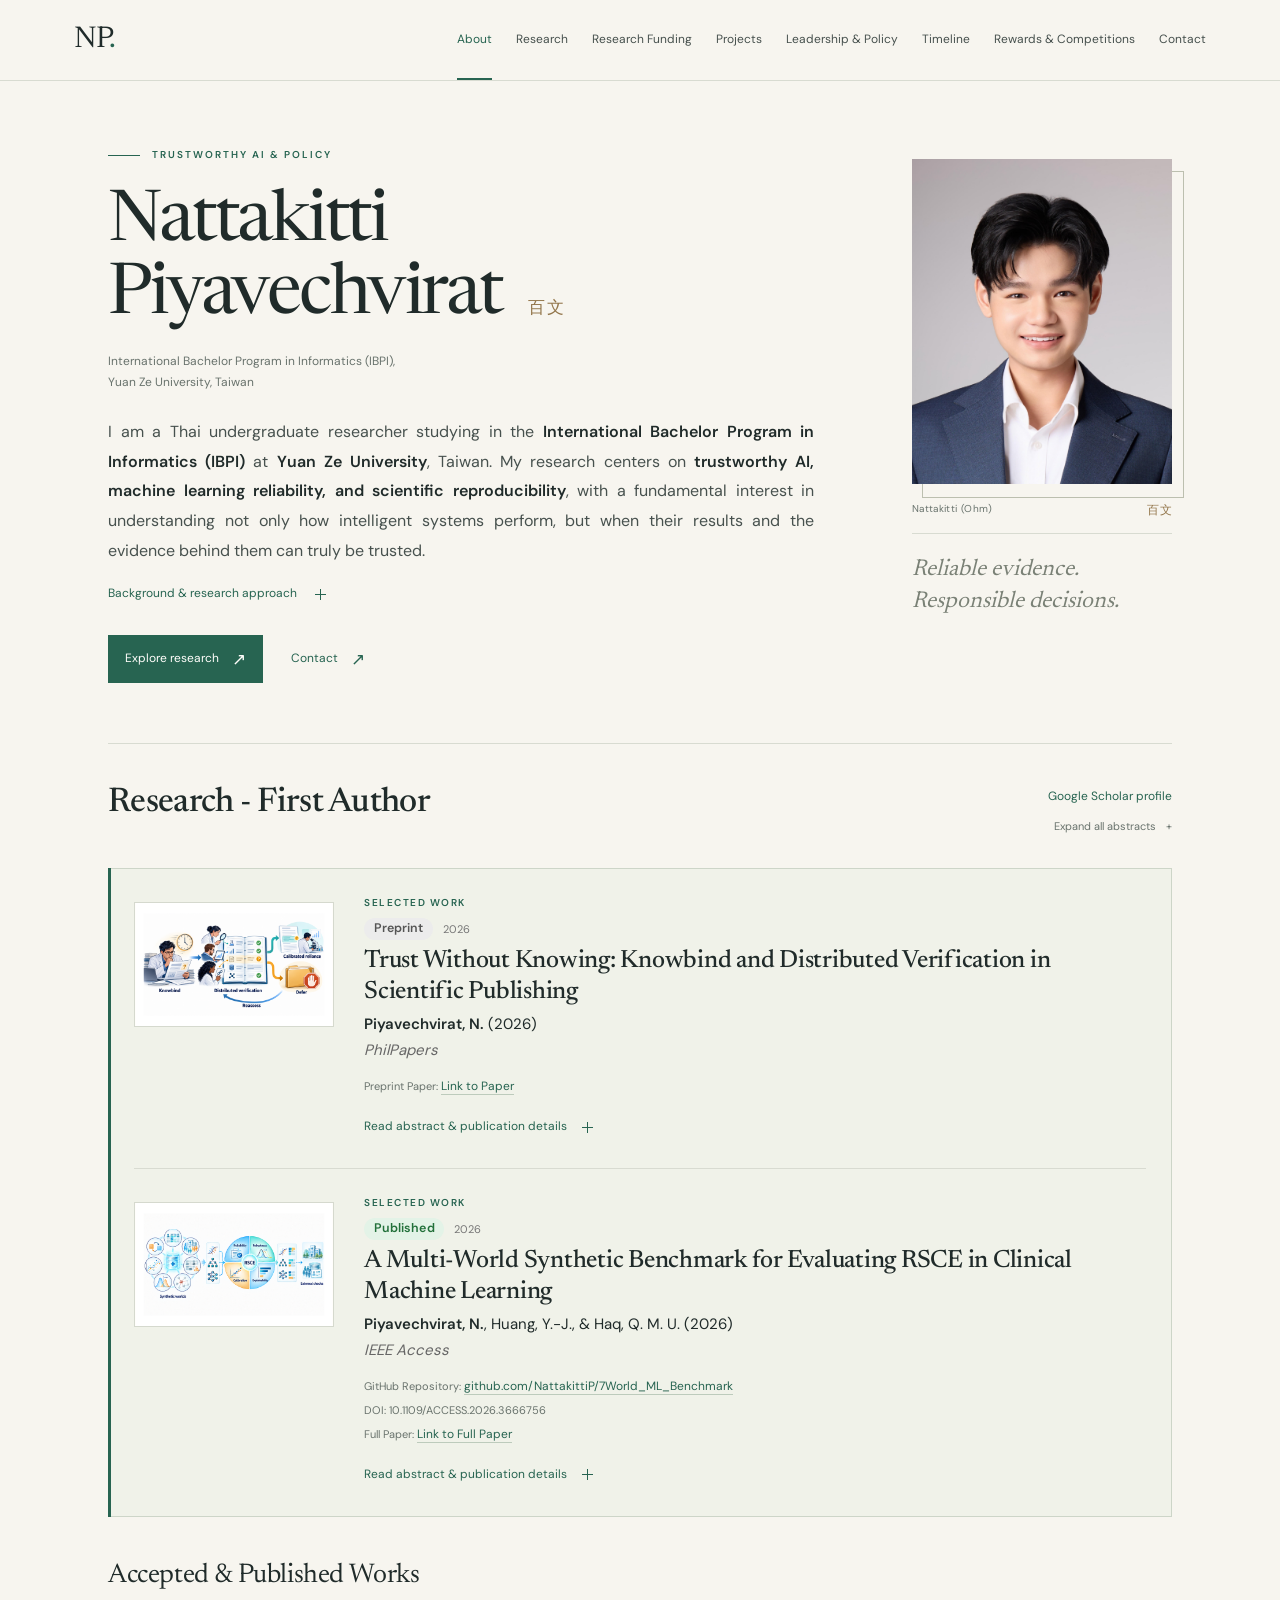
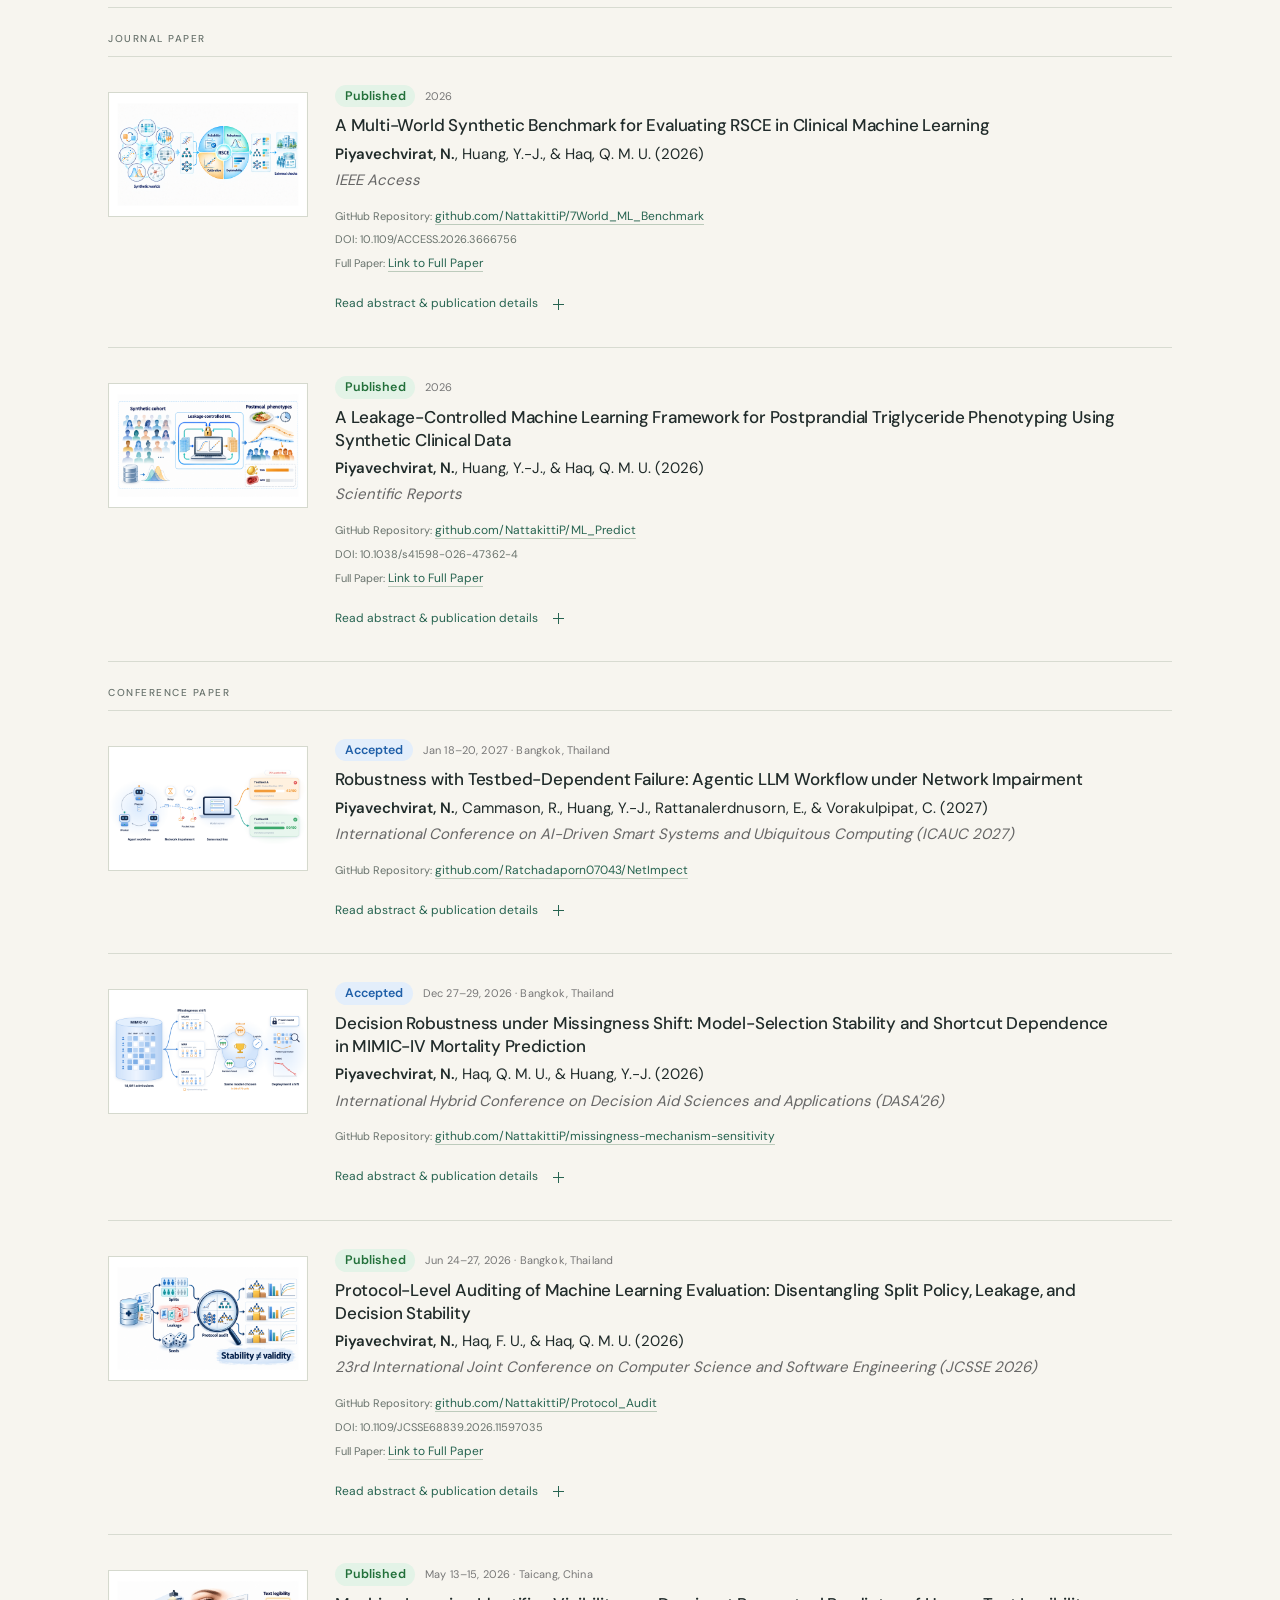
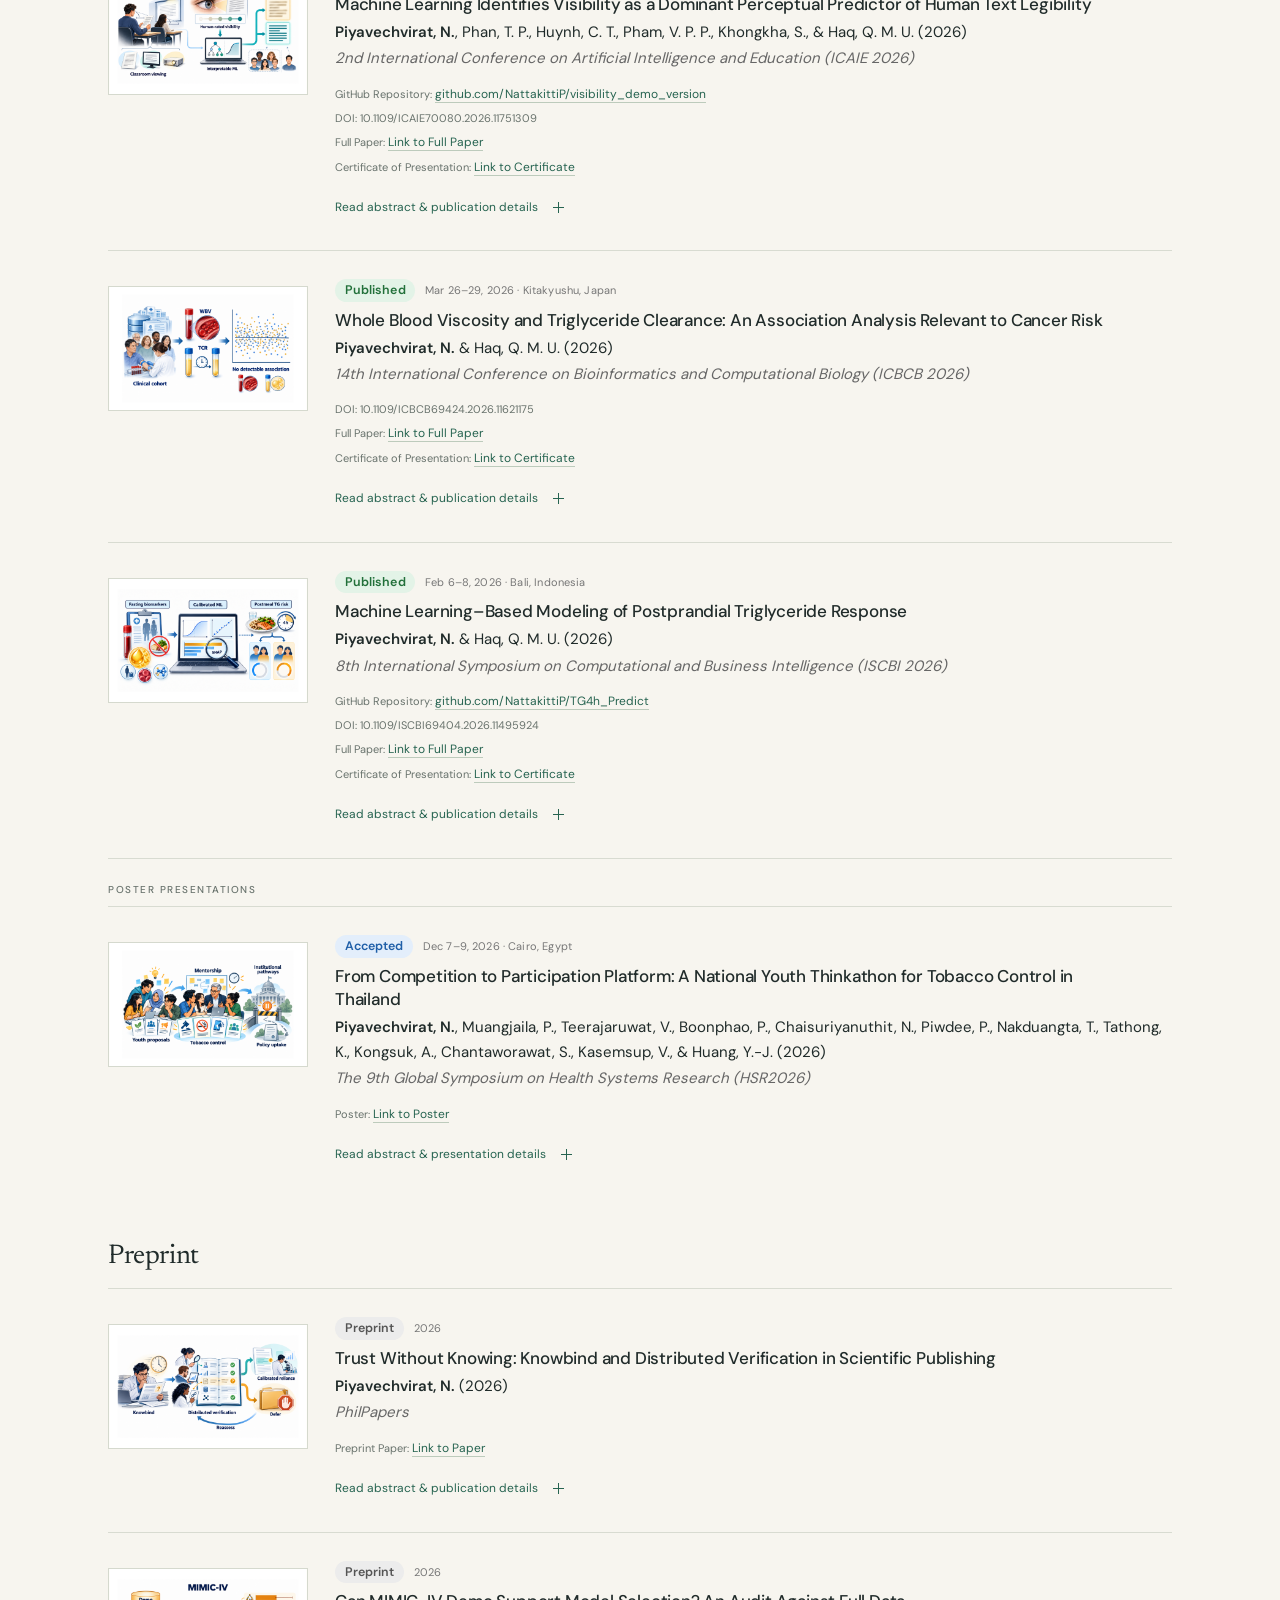
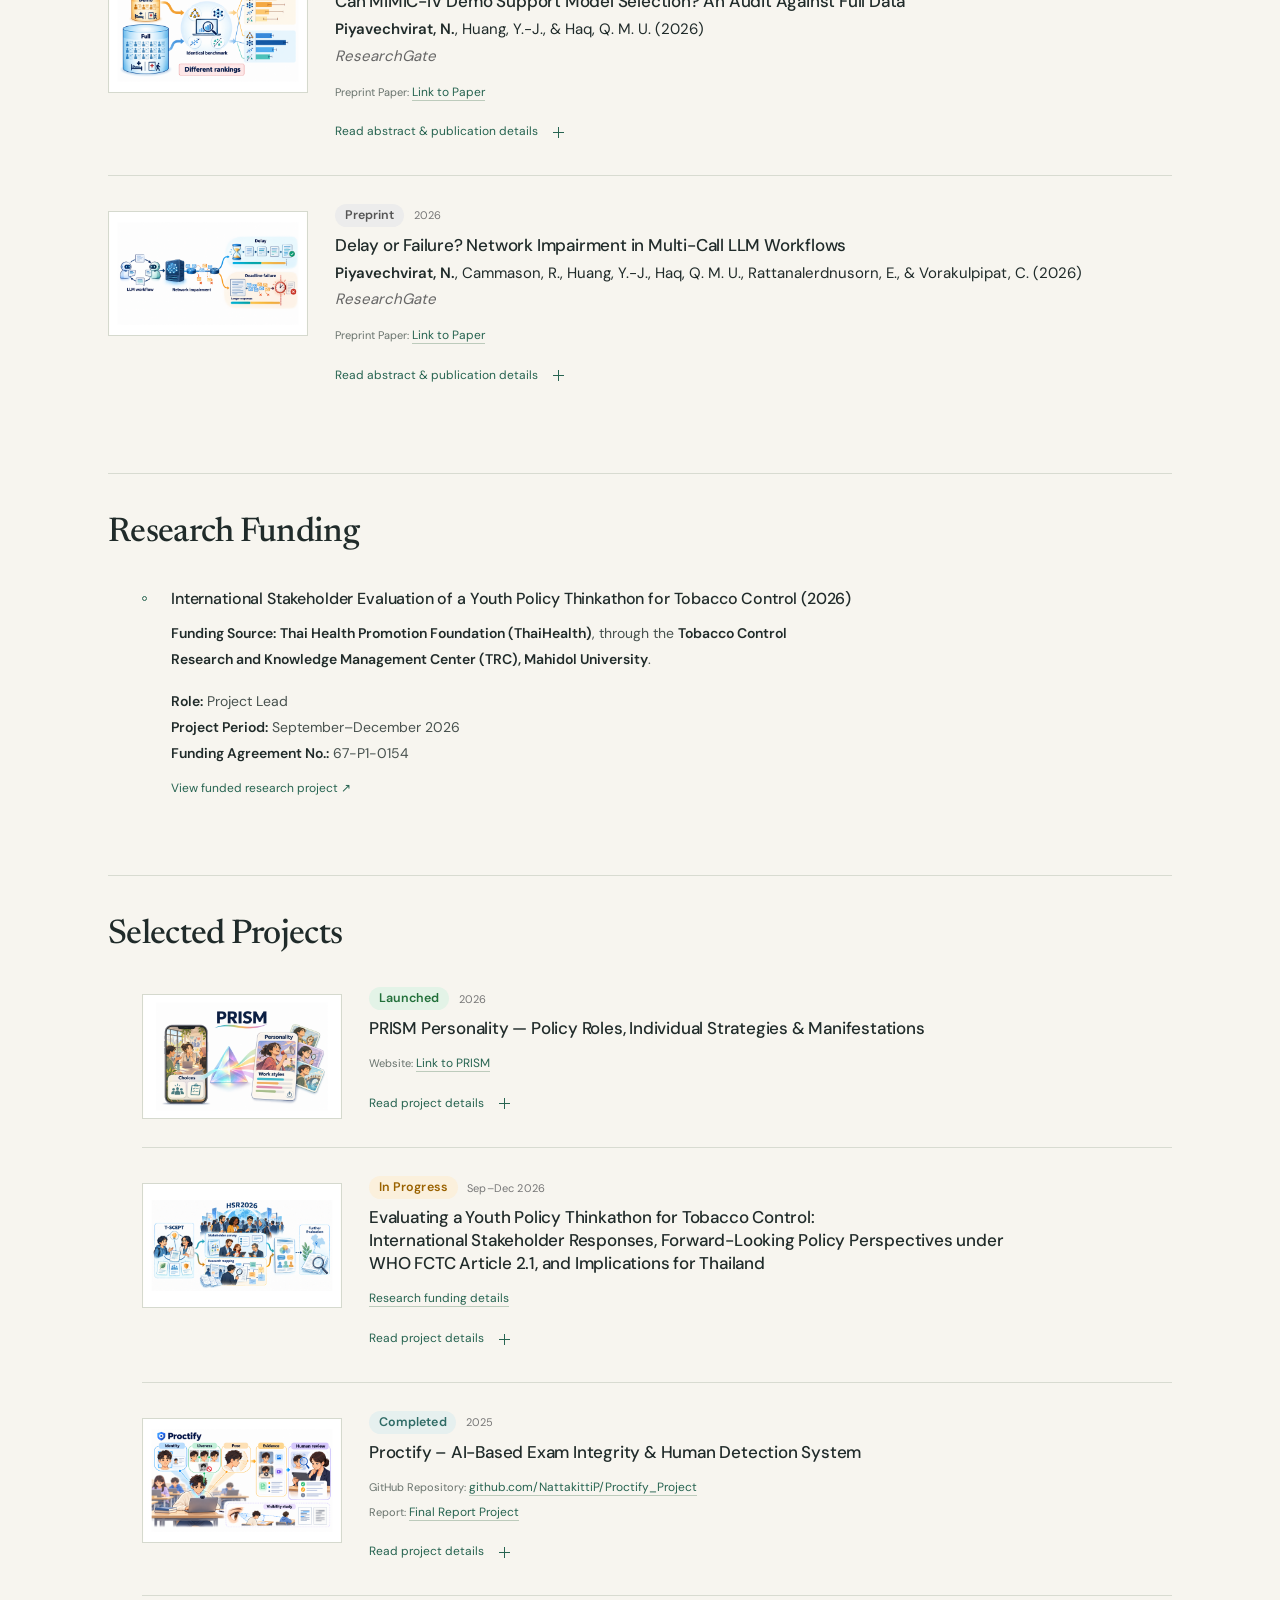
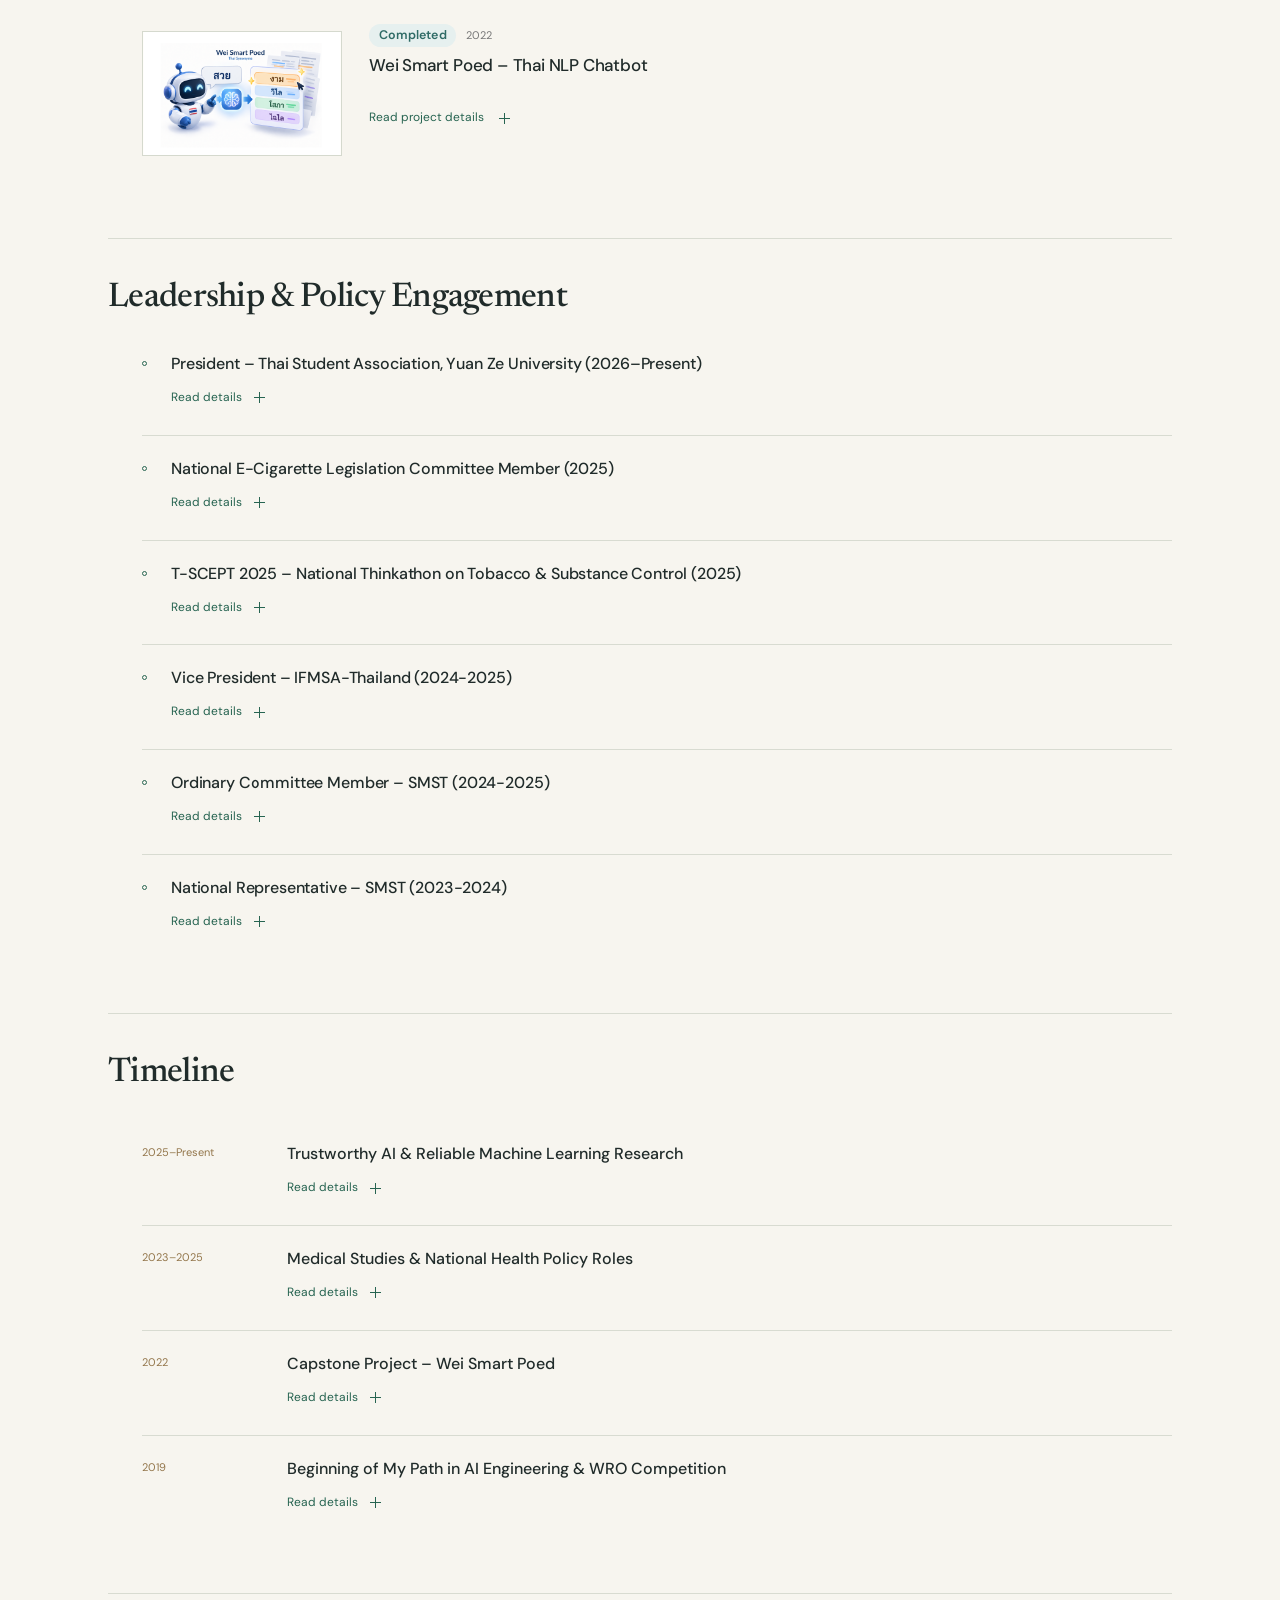
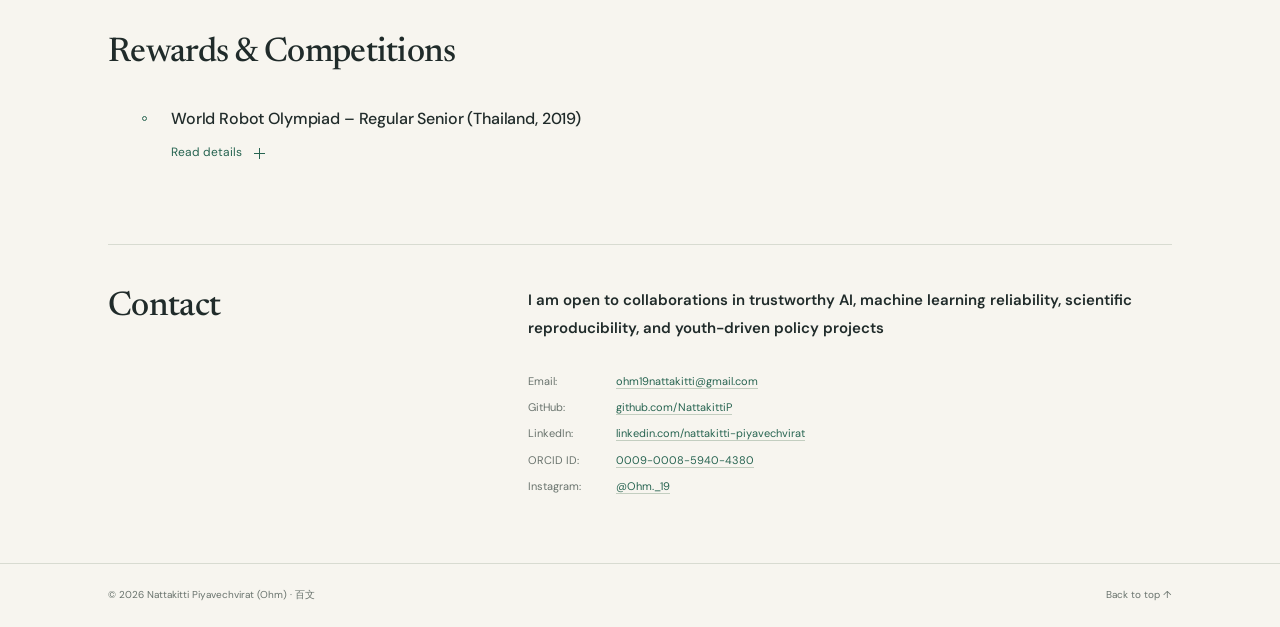
==== commit 1a61be6d: "Clarify PRISM Personality project title" ====
--- a/index.html
+++ b/index.html
@@ -445,7 +445,7 @@
   </figure>
   <div class="work-content">
     <p class="work-venue"><span class="status-badge status-launched">Launched</span><span class="citation-when">2026</span></p>
-    <h3 class="work-title" data-source-id="prism-project-title">PRISM — Policy Roles, Individual Strategies &amp; Manifestations</h3>
+    <h3 class="work-title" data-source-id="prism-project-title">PRISM Personality — Policy Roles, Individual Strategies &amp; Manifestations</h3>
     <div class="work-resources"><p class="resource" data-source-id="prism-project-website">Website: <a href="https://prismpersonality.pages.dev/" rel="noopener noreferrer" target="_blank">Link to PRISM</a></p></div>
     <details class="work-details">
       <summary><span>Read project details</span><span class="disclosure-icon" aria-hidden="true"></span></summary>
